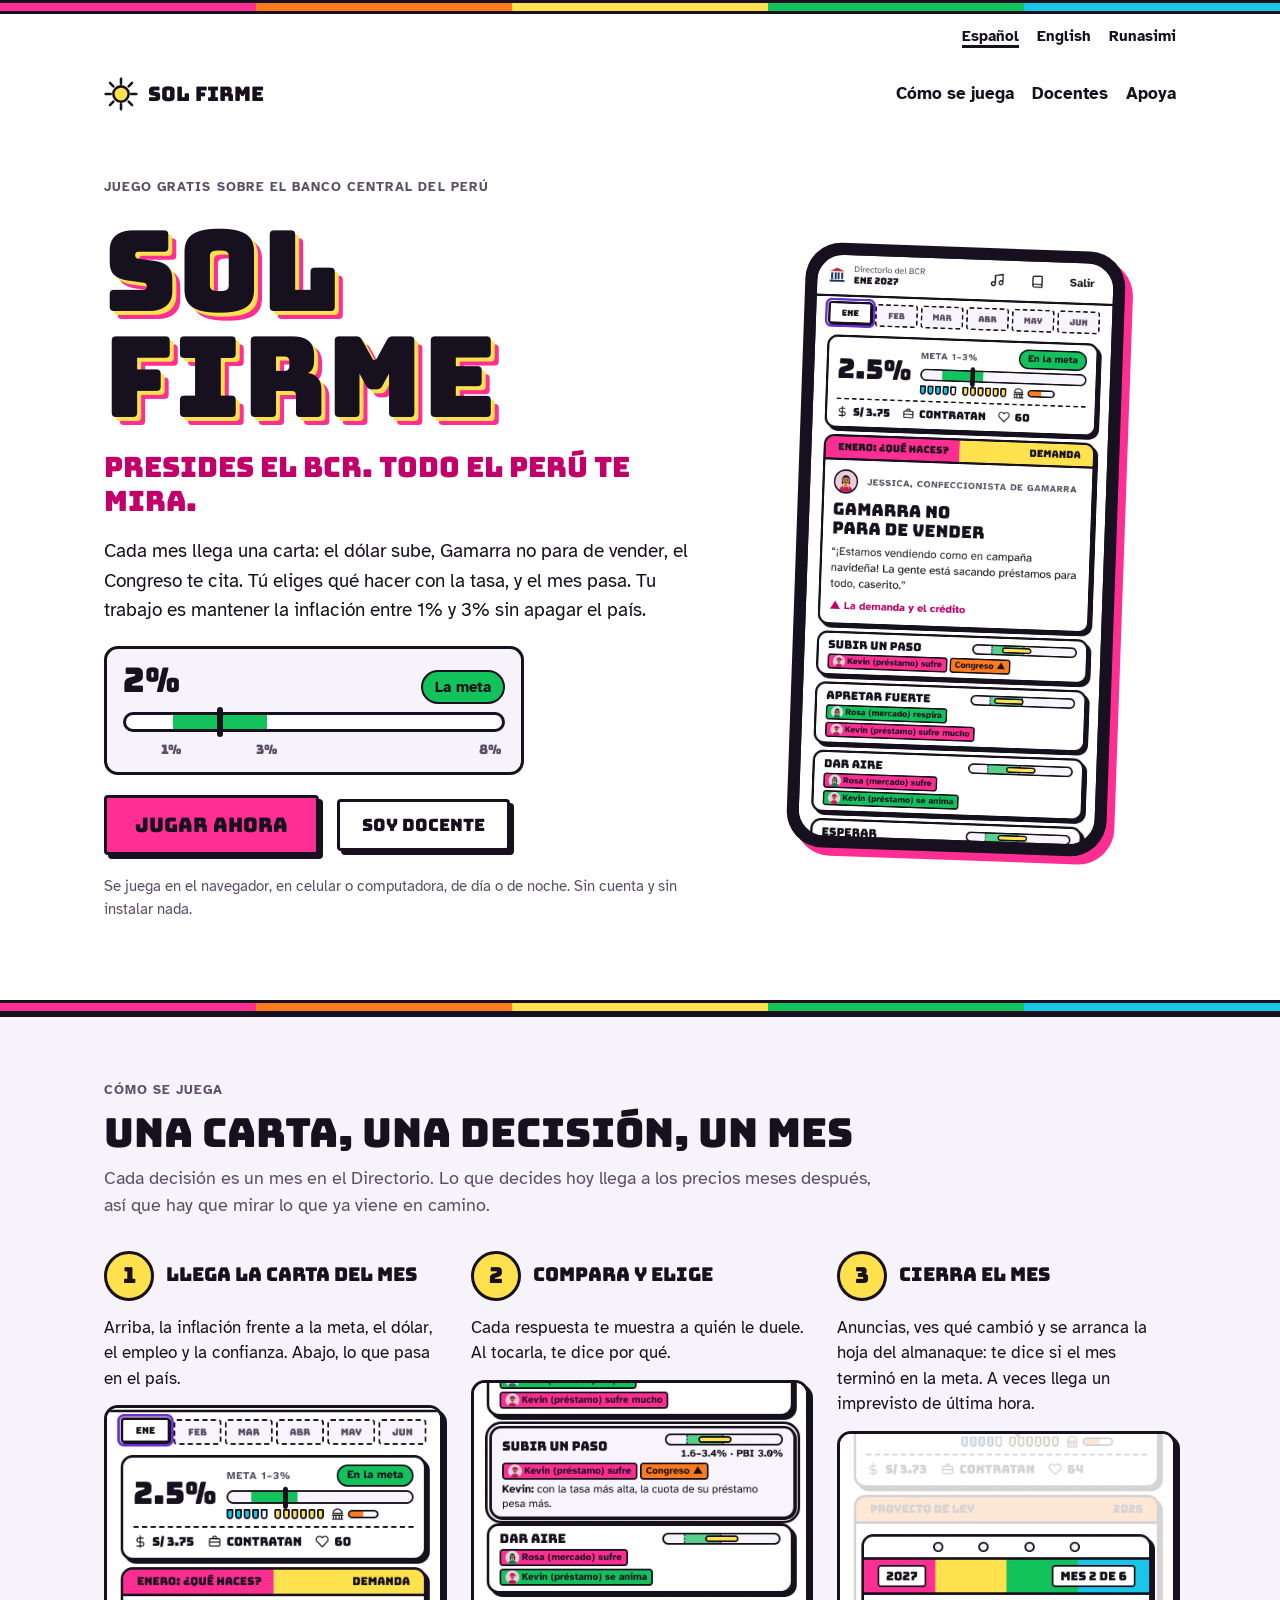
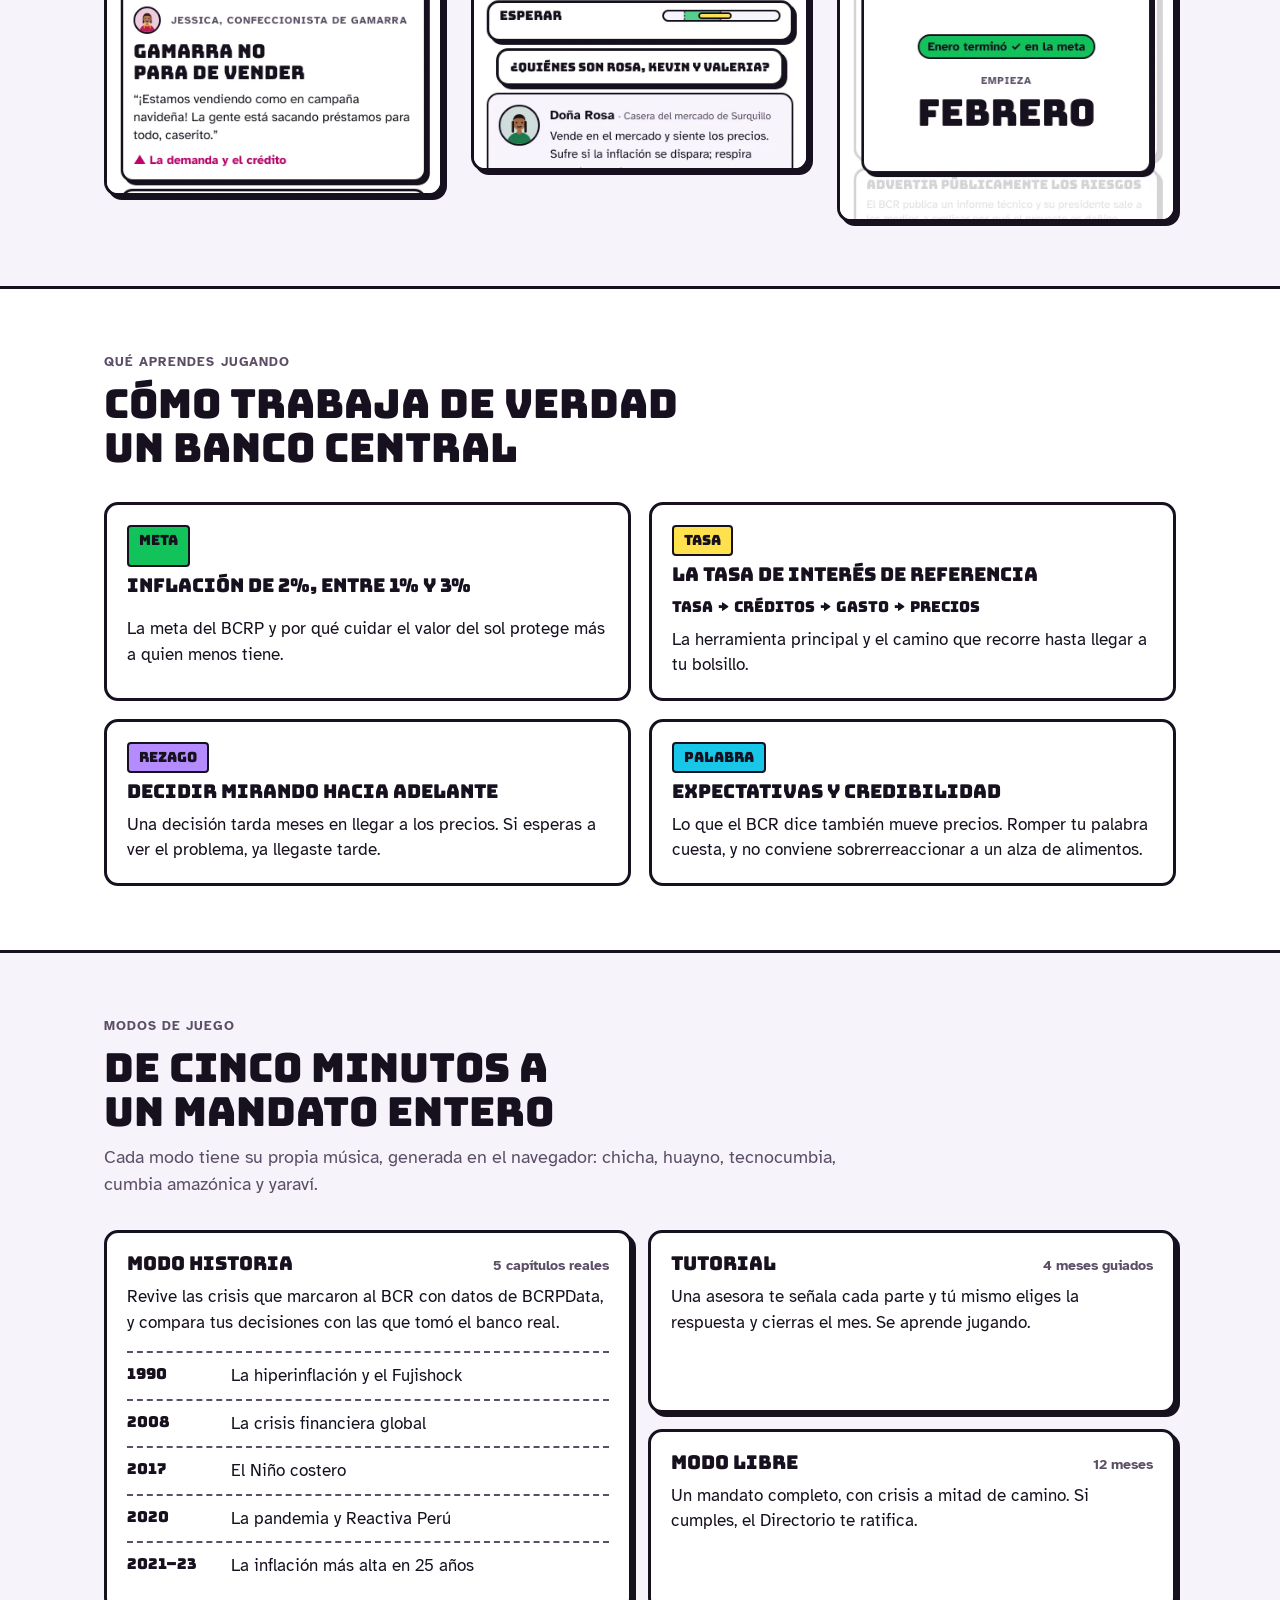
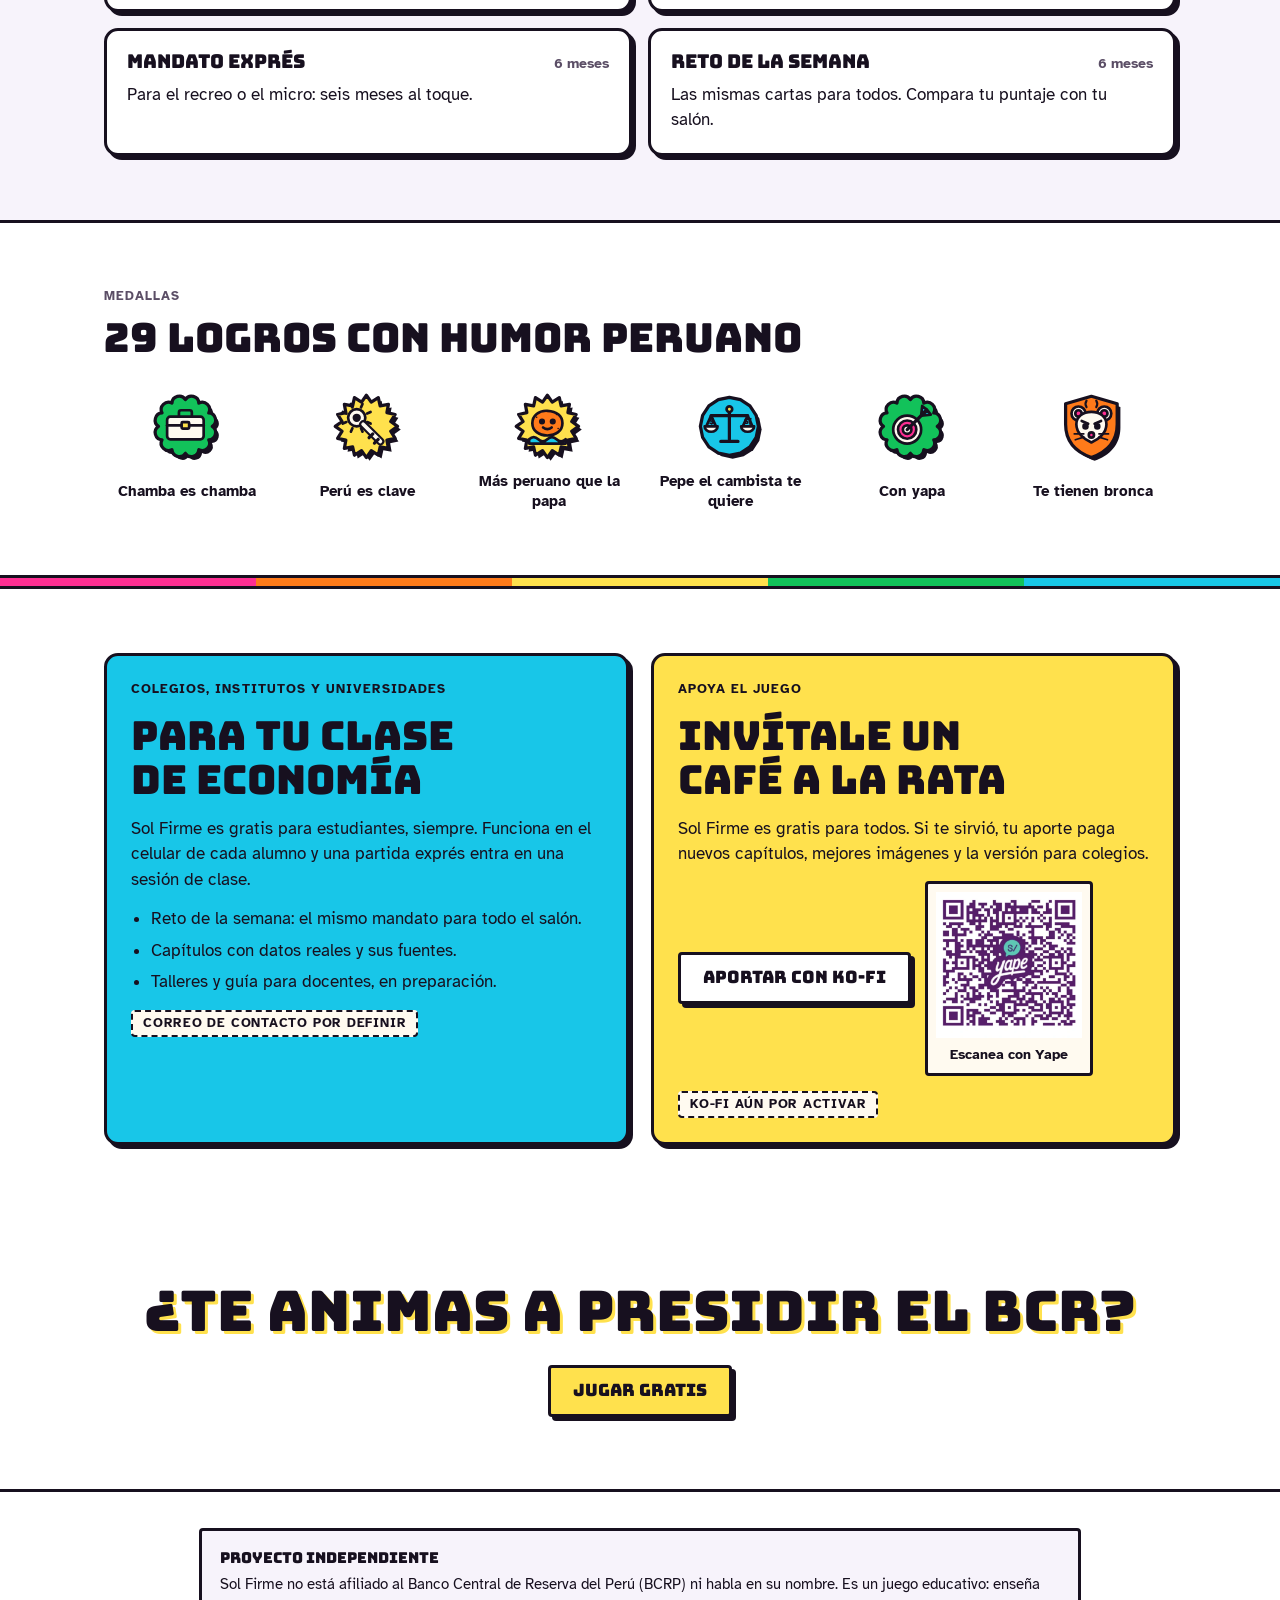
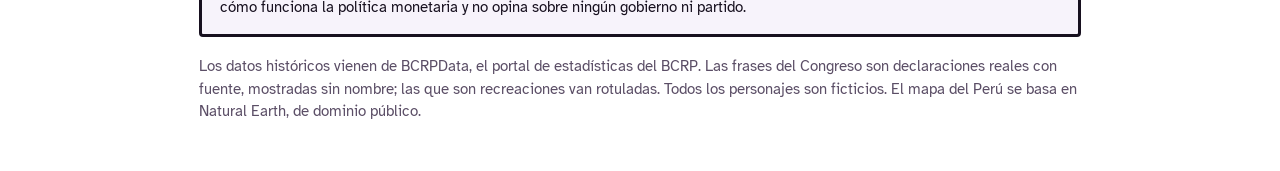
==== site/index.html @ 8d049bf6 "Idiomas: la landing en inglés y quechua sureño, con selector de idioma - site/en/ y site/qu/ con la " ====
<!doctype html>
<html lang="es">
<head>
<meta charset="utf-8">
<meta name="viewport" content="width=device-width, initial-scale=1, viewport-fit=cover">
<title>Sol Firme</title>
<meta name="description" content="Sol Firme es un juego gratis: presides el Banco Central de Reserva del Perú y, mes a mes, mantienes la inflación entre 1% y 3% sin apagar el país.">
<meta property="og:title" content="Sol Firme · Preside el BCR por un mandato">
<meta property="og:description" content="Un juego gratis sobre la política monetaria del Perú. Mantén la inflación entre 1% y 3% sin apagar el país.">
<meta property="og:locale" content="es_PE">
<link rel="alternate" hreflang="es" href="https://carloshs92.github.io/sol-firme-landing/">
<link rel="alternate" hreflang="en" href="https://carloshs92.github.io/sol-firme-landing/en/">
<link rel="alternate" hreflang="qu" href="https://carloshs92.github.io/sol-firme-landing/qu/">
<link rel="alternate" hreflang="x-default" href="https://carloshs92.github.io/sol-firme-landing/">
<link rel="preconnect" href="https://fonts.googleapis.com">
<link rel="preconnect" href="https://fonts.gstatic.com" crossorigin>
<link href="https://fonts.googleapis.com/css2?family=Atkinson+Hyperlegible:ital,wght@0,400;0,700;1,400&family=Bungee&display=swap" rel="stylesheet">
<link rel="stylesheet" href="estilo.css">
</head>
<body>

<div class="franja" aria-hidden="true"></div>
<nav class="envoltura idiomas" aria-label="Idioma">
  <a href="./" hreflang="es" lang="es" aria-current="page">Español</a>
  <a href="en/" hreflang="en" lang="en">English</a>
  <a href="qu/" hreflang="qu" lang="qu">Runasimi</a>
</nav>
<header class="envoltura barra">
  <a class="marca" href="#inicio" aria-label="Sol Firme, inicio">
    <svg class="sol" viewBox="0 0 40 40" aria-hidden="true"><path d="M20 2v6M20 32v6M2 20h6M32 20h6M7 7l4 4M29 29l4 4M33 7l-4 4M11 29l-4 4"/><circle cx="20" cy="20" r="9"/></svg>
    Sol Firme
  </a>
  <nav aria-label="Secciones">
    <a class="ocultable" href="#como">Cómo se juega</a>
    <a class="ocultable" href="#docentes">Docentes</a>
    <a href="#apoya">Apoya</a>
  </nav>
</header>

<main id="inicio">
  <section class="envoltura hero">
    <div class="hero-texto">
      <p class="etiqueta">Juego gratis sobre el Banco Central del Perú</p>
      <h1 class="titulo">Sol Firme</h1>
      <p class="lema">Presides el BCR. Todo el Perú te mira.</p>
      <p class="bajada">Cada mes llega una carta: el dólar sube, Gamarra no para de vender, el Congreso te cita. Tú eliges qué hacer con la tasa, y el mes pasa. Tu trabajo es mantener la inflación entre 1% y 3% sin apagar el país.</p>
      <div class="meta" role="img" aria-label="Termómetro de inflación: la meta del BCRP es 2%, con un rango de 1% a 3%.">
        <div class="meta-fila"><span class="meta-cifra">2%</span><span class="pastilla">La meta</span></div>
        <div class="tubo"><span class="banda"></span><span class="aguja"></span></div>
        <div class="marcas" aria-hidden="true"><span style="left:12.5%">1%</span><span style="left:37.5%">3%</span><span style="left:96%">8%</span></div>
      </div>
      <div class="acciones">
        <!-- Enlace al juego: está aquí y en "Jugar gratis" al final. -->
        <a class="btn btn-accion" href="https://bcrp-game.carlos-hs-92.workers.dev/">Jugar ahora</a>
        <a class="btn" href="#docentes">Soy docente</a>
      </div>
      <p class="nota">Se juega en el navegador, en celular o computadora, de día o de noche. Sin cuenta y sin instalar nada.</p>
    </div>
    <div class="celular">
      <img class="dia" src="img/turno-dia.webp" width="780" height="1530" alt="Pantalla del juego: la inflación en 2.5%, dentro de la meta, la carta del mes y las respuestas para elegir.">
      <img class="noche" src="img/turno-noche.webp" width="780" height="1530" alt="Pantalla del juego: la inflación en 2.5%, dentro de la meta, la carta del mes y las respuestas para elegir.">
    </div>
  </section>

  <div class="franja" aria-hidden="true"></div>

  <section class="fondo-superficie" id="como">
    <div class="envoltura seccion">
      <div class="seccion-cabeza">
        <p class="etiqueta">Cómo se juega</p>
        <h2>Una carta, una decisión, un mes</h2>
        <p>Cada decisión es un mes en el Directorio. Lo que decides hoy llega a los precios meses después, así que hay que mirar lo que ya viene en camino.</p>
      </div>
      <ol class="pasos">
        <li class="paso">
          <div class="paso-cabeza"><h3>Llega la carta del mes</h3></div>
          <p>Arriba, la inflación frente a la meta, el dólar, el empleo y la confianza. Abajo, lo que pasa en el país.</p>
          <div class="captura">
            <img class="dia" src="img/carta-dia.webp" width="780" height="900" alt="El tablero con la inflación en la meta y la carta del mes: Gamarra no para de vender." loading="lazy">
            <img class="noche" src="img/carta-noche.webp" width="780" height="900" alt="El tablero con la inflación en la meta y la carta del mes: Gamarra no para de vender." loading="lazy">
          </div>
        </li>
        <li class="paso">
          <div class="paso-cabeza"><h3>Compara y elige</h3></div>
          <p>Cada respuesta te muestra a quién le duele. Al tocarla, te dice por qué.</p>
          <div class="captura">
            <img class="dia" src="img/elegida-dia.webp" width="780" height="900" alt="La respuesta Subir un paso elegida: Kevin sufre porque la cuota de su préstamo pesa más." loading="lazy">
            <img class="noche" src="img/elegida-noche.webp" width="780" height="900" alt="La respuesta Subir un paso elegida: Kevin sufre porque la cuota de su préstamo pesa más." loading="lazy">
          </div>
        </li>
        <li class="paso">
          <div class="paso-cabeza"><h3>Cierra el mes</h3></div>
          <p>Anuncias, ves qué cambió y se arranca la hoja del almanaque: te dice si el mes terminó en la meta. A veces llega un imprevisto de última hora.</p>
          <div class="captura">
            <img class="dia" src="img/almanaque-dia.webp" width="780" height="900" alt="La hoja del almanaque: Enero terminó en la meta, empieza febrero." loading="lazy">
            <img class="noche" src="img/almanaque-noche.webp" width="780" height="900" alt="La hoja del almanaque: Enero terminó en la meta, empieza febrero." loading="lazy">
          </div>
        </li>
      </ol>
    </div>
  </section>

  <section class="envoltura seccion" id="aprendes">
    <div class="seccion-cabeza">
      <p class="etiqueta">Qué aprendes jugando</p>
      <h2>Cómo trabaja de verdad un banco central</h2>
    </div>
    <div class="ideas">
      <article class="idea">
        <span class="idea-sello" style="background:var(--verde)">Meta</span>
        <h3>Inflación de 2%, entre 1% y 3%</h3>
        <p>La meta del BCRP y por qué cuidar el valor del sol protege más a quien menos tiene.</p>
      </article>
      <article class="idea">
        <span class="idea-sello" style="background:var(--amarillo)">Tasa</span>
        <h3>La tasa de interés de referencia</h3>
        <p class="cadena">Tasa → créditos → gasto → precios</p>
        <p>La herramienta principal y el camino que recorre hasta llegar a tu bolsillo.</p>
      </article>
      <article class="idea">
        <span class="idea-sello" style="background:var(--lila)">Rezago</span>
        <h3>Decidir mirando hacia adelante</h3>
        <p>Una decisión tarda meses en llegar a los precios. Si esperas a ver el problema, ya llegaste tarde.</p>
      </article>
      <article class="idea">
        <span class="idea-sello" style="background:var(--cian)">Palabra</span>
        <h3>Expectativas y credibilidad</h3>
        <p>Lo que el BCR dice también mueve precios. Romper tu palabra cuesta, y no conviene sobrerreaccionar a un alza de alimentos.</p>
      </article>
    </div>
  </section>

  <section class="fondo-superficie" id="modos">
    <div class="envoltura seccion">
      <div class="seccion-cabeza">
        <p class="etiqueta">Modos de juego</p>
        <h2>De cinco minutos a un mandato entero</h2>
        <p>Cada modo tiene su propia música, generada en el navegador: chicha, huayno, tecnocumbia, cumbia amazónica y yaraví.</p>
      </div>
      <div class="modos">
        <article class="modo modo-historia">
          <div class="modo-cabeza"><h3>Modo Historia</h3><span class="duracion">5 capítulos reales</span></div>
          <p>Revive las crisis que marcaron al BCR con datos de BCRPData, y compara tus decisiones con las que tomó el banco real.</p>
          <ul class="capitulos">
            <li><b>1990</b><span>La hiperinflación y el Fujishock</span></li>
            <li><b>2008</b><span>La crisis financiera global</span></li>
            <li><b>2017</b><span>El Niño costero</span></li>
            <li><b>2020</b><span>La pandemia y Reactiva Perú</span></li>
            <li><b>2021–23</b><span>La inflación más alta en 25 años</span></li>
          </ul>
        </article>
        <article class="modo">
          <div class="modo-cabeza"><h3>Tutorial</h3><span class="duracion">4 meses guiados</span></div>
          <p>Una asesora te señala cada parte y tú mismo eliges la respuesta y cierras el mes. Se aprende jugando.</p>
        </article>
        <article class="modo">
          <div class="modo-cabeza"><h3>Modo Libre</h3><span class="duracion">12 meses</span></div>
          <p>Un mandato completo, con crisis a mitad de camino. Si cumples, el Directorio te ratifica.</p>
        </article>
        <article class="modo">
          <div class="modo-cabeza"><h3>Mandato exprés</h3><span class="duracion">6 meses</span></div>
          <p>Para el recreo o el micro: seis meses al toque.</p>
        </article>
        <article class="modo">
          <div class="modo-cabeza"><h3>Reto de la semana</h3><span class="duracion">6 meses</span></div>
          <p>Las mismas cartas para todos. Compara tu puntaje con tu salón.</p>
        </article>
      </div>
    </div>
  </section>

  <section class="envoltura seccion" id="medallas">
    <div class="seccion-cabeza">
      <p class="etiqueta">Medallas</p>
      <h2>29 logros con humor peruano</h2>
    </div>
    <div class="medallas">
      <div class="medalla"><svg class="medal m-verde" width="72" height="72" viewBox="0 0 67 67" aria-hidden="true"> <path class="m-sombra" transform="translate(3 3)" d="M32.0 7.0A6.8 6.8 0 0 1 44.5 10.3A6.8 6.8 0 0 1 53.7 19.5A6.8 6.8 0 0 1 57.0 32.0A6.8 6.8 0 0 1 53.7 44.5A6.8 6.8 0 0 1 44.5 53.7A6.8 6.8 0 0 1 32.0 57.0A6.8 6.8 0 0 1 19.5 53.7A6.8 6.8 0 0 1 10.3 44.5A6.8 6.8 0 0 1 7.0 32.0A6.8 6.8 0 0 1 10.3 19.5A6.8 6.8 0 0 1 19.5 10.3A6.8 6.8 0 0 1 32.0 7.0Z"/> <path class="m-cuerpo" d="M32.0 7.0A6.8 6.8 0 0 1 44.5 10.3A6.8 6.8 0 0 1 53.7 19.5A6.8 6.8 0 0 1 57.0 32.0A6.8 6.8 0 0 1 53.7 44.5A6.8 6.8 0 0 1 44.5 53.7A6.8 6.8 0 0 1 32.0 57.0A6.8 6.8 0 0 1 19.5 53.7A6.8 6.8 0 0 1 10.3 44.5A6.8 6.8 0 0 1 7.0 32.0A6.8 6.8 0 0 1 10.3 19.5A6.8 6.8 0 0 1 19.5 10.3A6.8 6.8 0 0 1 32.0 7.0Z"/> <g class="m-art"><path d="M26 23v-4a2 2 0 0 1 2-2h8a2 2 0 0 1 2 2v4"/><rect class="p" x="15" y="23" width="34" height="21" rx="3"/> <path d="M15 31h34"/><rect class="y" x="28.5" y="28" width="7" height="6" rx="1"/></g> </svg><strong>Chamba es chamba</strong></div>
      <div class="medalla"><svg class="medal m-amarillo" width="72" height="72" viewBox="0 0 67 67" aria-hidden="true"> <path class="m-sombra" transform="translate(3 3)" d="M32.0 3.0L36.5 9.4L43.1 5.2L44.8 12.9L52.5 11.5L51.1 19.2L58.8 20.9L54.6 27.5L61.0 32.0L54.6 36.5L58.8 43.1L51.1 44.8L52.5 52.5L44.8 51.1L43.1 58.8L36.5 54.6L32.0 61.0L27.5 54.6L20.9 58.8L19.2 51.1L11.5 52.5L12.9 44.8L5.2 43.1L9.4 36.5L3.0 32.0L9.4 27.5L5.2 20.9L12.9 19.2L11.5 11.5L19.2 12.9L20.9 5.2L27.5 9.4Z"/> <path class="m-cuerpo" d="M32.0 3.0L36.5 9.4L43.1 5.2L44.8 12.9L52.5 11.5L51.1 19.2L58.8 20.9L54.6 27.5L61.0 32.0L54.6 36.5L58.8 43.1L51.1 44.8L52.5 52.5L44.8 51.1L43.1 58.8L36.5 54.6L32.0 61.0L27.5 54.6L20.9 58.8L19.2 51.1L11.5 52.5L12.9 44.8L5.2 43.1L9.4 36.5L3.0 32.0L9.4 27.5L5.2 20.9L12.9 19.2L11.5 11.5L19.2 12.9L20.9 5.2L27.5 9.4Z"/> <g class="m-art"><path d="M32.7 28.0L35.9 29.4M27.0 33.7L28.4 36.9M19.0 33.7L17.6 36.9M13.3 28.0L10.1 29.4M13.3 20.0L10.1 18.6M19.0 14.3L17.6 11.1M27.0 14.3L28.4 11.1M32.7 20.0L35.9 18.6"/><circle class="p" cx="23" cy="24" r="8"/><circle class="k" cx="23" cy="24" r="2.6"/> <path class="w7" d="M29 30l16 16"/><path class="w4p" d="M29 30l16 16"/><path class="w3" d="M38 39l-3.5 3.5M43 44l-3.5 3.5"/></g> </svg><strong>Perú es clave</strong></div>
      <div class="medalla"><svg class="medal m-amarillo" width="72" height="72" viewBox="0 0 67 67" aria-hidden="true"> <path class="m-sombra" transform="translate(3 3)" d="M32.0 3.0L36.5 9.4L43.1 5.2L44.8 12.9L52.5 11.5L51.1 19.2L58.8 20.9L54.6 27.5L61.0 32.0L54.6 36.5L58.8 43.1L51.1 44.8L52.5 52.5L44.8 51.1L43.1 58.8L36.5 54.6L32.0 61.0L27.5 54.6L20.9 58.8L19.2 51.1L11.5 52.5L12.9 44.8L5.2 43.1L9.4 36.5L3.0 32.0L9.4 27.5L5.2 20.9L12.9 19.2L11.5 11.5L19.2 12.9L20.9 5.2L27.5 9.4Z"/> <path class="m-cuerpo" d="M32.0 3.0L36.5 9.4L43.1 5.2L44.8 12.9L52.5 11.5L51.1 19.2L58.8 20.9L54.6 27.5L61.0 32.0L54.6 36.5L58.8 43.1L51.1 44.8L52.5 52.5L44.8 51.1L43.1 58.8L36.5 54.6L32.0 61.0L27.5 54.6L20.9 58.8L19.2 51.1L11.5 52.5L12.9 44.8L5.2 43.1L9.4 36.5L3.0 32.0L9.4 27.5L5.2 20.9L12.9 19.2L11.5 11.5L19.2 12.9L20.9 5.2L27.5 9.4Z"/> <g class="m-art"><path class="c" d="M15 44q4.25-4 8.5 0t8.5 0 8.5 0 8.5 0v4H15z"/> <path class="n" d="M18 29c0-7 6-12 14-11.5 9 .5 14 5 14 11.5 0 7-6 11.5-14 11.5S18 36 18 29z"/> <circle class="k" cx="27" cy="27.5" r="1.6"/><circle class="k" cx="37" cy="27.5" r="1.6"/><path d="M28 33q4 3 8 0"/> <path class="s15" d="M22 23.5h.01M42 34h.01M40.5 21h.01"/></g> </svg><strong>Más peruano que la papa</strong></div>
      <div class="medalla"><svg class="medal m-cian" width="72" height="72" viewBox="0 0 67 67" aria-hidden="true"> <path class="m-sombra" transform="translate(3 3)" d="M42.3 7.1L51.1 12.9L56.9 21.7L59.0 32.0L56.9 42.3L51.1 51.1L42.3 56.9L32.0 59.0L21.7 56.9L12.9 51.1L7.1 42.3L5.0 32.0L7.1 21.7L12.9 12.9L21.7 7.1L32.0 5.0Z"/> <path class="m-cuerpo" d="M42.3 7.1L51.1 12.9L56.9 21.7L59.0 32.0L56.9 42.3L51.1 51.1L42.3 56.9L32.0 59.0L21.7 56.9L12.9 51.1L7.1 42.3L5.0 32.0L7.1 21.7L12.9 12.9L21.7 7.1L32.0 5.0Z"/> <g class="m-art"><path class="w3" d="M32 17v27M24 46h16M15 22h34"/><circle class="y" cx="32" cy="16" r="2.6"/> <path d="M15 22l-4.5 10M15 22l4.5 10M49 22l-4.5 10M49 22l4.5 10"/> <path class="p" d="M9 32h12a6 5 0 0 1-12 0z"/><path class="p" d="M43 32h12a6 5 0 0 1-12 0z"/> <text class="m-txt" x="15" y="30" font-size="7.5" text-anchor="middle">$</text><text class="m-txt" x="49" y="30" font-size="7" text-anchor="middle">S/</text></g> </svg><strong>Pepe el cambista te quiere</strong></div>
      <div class="medalla"><svg class="medal m-verde" width="72" height="72" viewBox="0 0 67 67" aria-hidden="true"> <path class="m-sombra" transform="translate(3 3)" d="M32.0 7.0A6.8 6.8 0 0 1 44.5 10.3A6.8 6.8 0 0 1 53.7 19.5A6.8 6.8 0 0 1 57.0 32.0A6.8 6.8 0 0 1 53.7 44.5A6.8 6.8 0 0 1 44.5 53.7A6.8 6.8 0 0 1 32.0 57.0A6.8 6.8 0 0 1 19.5 53.7A6.8 6.8 0 0 1 10.3 44.5A6.8 6.8 0 0 1 7.0 32.0A6.8 6.8 0 0 1 10.3 19.5A6.8 6.8 0 0 1 19.5 10.3A6.8 6.8 0 0 1 32.0 7.0Z"/> <path class="m-cuerpo" d="M32.0 7.0A6.8 6.8 0 0 1 44.5 10.3A6.8 6.8 0 0 1 53.7 19.5A6.8 6.8 0 0 1 57.0 32.0A6.8 6.8 0 0 1 53.7 44.5A6.8 6.8 0 0 1 44.5 53.7A6.8 6.8 0 0 1 32.0 57.0A6.8 6.8 0 0 1 19.5 53.7A6.8 6.8 0 0 1 10.3 44.5A6.8 6.8 0 0 1 7.0 32.0A6.8 6.8 0 0 1 10.3 19.5A6.8 6.8 0 0 1 19.5 10.3A6.8 6.8 0 0 1 32.0 7.0Z"/> <g class="m-art"><circle class="p" cx="29" cy="35" r="13"/><circle class="f" cx="29" cy="35" r="8.5"/><circle class="p" cx="29" cy="35" r="4"/> <path class="w3" d="M29 35 44 20"/><path class="c" d="M42 22l1-9 5 4zM42 22l9-1-4-5z"/></g> </svg><strong>Con yapa</strong></div>
      <div class="medalla"><svg class="medal m-naranja" width="72" height="72" viewBox="0 0 67 67" aria-hidden="true"> <path class="m-sombra" transform="translate(3 3)" d="M32 4 56 11v19c0 16-10 26-24 31C18 56 8 46 8 30V11z"/> <path class="m-cuerpo" d="M32 4 56 11v19c0 16-10 26-24 31C18 56 8 46 8 30V11z"/> <g class="m-art"><circle class="p" cx="20" cy="20" r="6.5"/><circle class="p" cx="44" cy="20" r="6.5"/> <circle class="f" cx="20" cy="20" r="3"/><circle class="f" cx="44" cy="20" r="3"/> <path class="p" d="M18 30c0-7 6-11.5 14-11.5S46 23 46 30c0 8-7 14-14 17-7-3-14-9-14-17z"/> <path d="M23 27l6 2.5M41 27l-6 2.5"/><circle class="k" cx="26.5" cy="32" r="1.8"/><circle class="k" cx="37.5" cy="32" r="1.8"/> <circle class="f" cx="32" cy="40" r="2.4"/><path class="s15" d="M25 39h-9M25 42l-8 2.5M39 39h9M39 42l8 2.5"/> <path class="s2" d="M27.5 14q-2-3 0-6M36.5 14q2-3 0-6"/></g> </svg><strong>Te tienen bronca</strong></div>
    </div>
  </section>

  <div class="franja" aria-hidden="true"></div>

  <section class="envoltura seccion">
    <div class="dos">
      <article class="letrero letrero-cian" id="docentes">
        <p class="etiqueta" style="color:inherit">Colegios, institutos y universidades</p>
        <h2>Para tu clase de economía</h2>
        <p>Sol Firme es gratis para estudiantes, siempre. Funciona en el celular de cada alumno y una partida exprés entra en una sesión de clase.</p>
        <ul>
          <li>Reto de la semana: el mismo mandato para todo el salón.</li>
          <li>Capítulos con datos reales y sus fuentes.</li>
          <li>Talleres y guía para docentes, en preparación.</li>
        </ul>
        <p><span class="pendiente">Correo de contacto por definir</span></p>
      </article>
      <article class="letrero letrero-amarillo" id="apoya">
        <p class="etiqueta" style="color:inherit">Apoya el juego</p>
        <h2>Invítale un café a la rata</h2>
        <p>Sol Firme es gratis para todos. Si te sirvió, tu aporte paga nuevos capítulos, mejores imágenes y la versión para colegios.</p>
        <div class="pagos">
          <a class="btn" href="#apoya">Aportar con Ko-fi</a>
          <figure class="qr"><img src="img/yape-qr.webp" width="480" height="480" alt="Código QR de Yape para aportar a Sol Firme."><figcaption>Escanea con Yape</figcaption></figure>
        </div>
        <p><span class="pendiente">Ko-fi aún por activar</span></p>
      </article>
    </div>
  </section>

  <section class="envoltura cierre">
    <h2>¿Te animas a presidir el BCR?</h2>
    <a class="btn btn-amarillo" href="https://bcrp-game.carlos-hs-92.workers.dev/">Jugar gratis</a>
  </section>
</main>

<footer>
  <div class="envoltura pie">
    <p class="aviso"><strong>Proyecto independiente</strong>Sol Firme no está afiliado al Banco Central de Reserva del Perú (BCRP) ni habla en su nombre. Es un juego educativo: enseña cómo funciona la política monetaria y no opina sobre ningún gobierno ni partido.</p>
    <p>Los datos históricos vienen de BCRPData, el portal de estadísticas del BCRP. Las frases del Congreso son declaraciones reales con fuente, mostradas sin nombre; las que son recreaciones van rotuladas. Todos los personajes son ficticios. El mapa del Perú se basa en Natural Earth, de dominio público.</p>
  </div>
</footer>
</body>
</html>
---- site/estilo.css ----
/* Diseño: cartel chicha de una columna en celular (franjas de color, contorno grueso, sombra dura);
   en escritorio el hero se abre en dos columnas con el celular a la derecha.
   Tokens: copia de src/tokens.css del juego (design system "Sol Firme Chicha"). */
:root {
  --fondo: #ffffff;  --superficie: #f7f3fb;
  --tinta: #17101f;  --tinta-suave: #5b4e66;  --tinta-sobre-color: #17101f;  --trazo: #17101f;
  --papel: #fffaf0;
  --fucsia: #ff2e93; --amarillo: #ffe14d; --naranja: #ff7a1a; --verde: #12c25a; --cian: #18c6e8; --lila: #b48cff;
  --alerta-texto: #c2006a; --meta-texto: #0b7a3a; --foco: #6b2fd6;
  --sombra-sticker: 4px 4px 0 #17101f; --sombra-presionada: 1px 1px 0 #17101f;
  --sombra-accion: 4px 4px 0 #17101f;  --sombra-accion-presionada: 1px 1px 0 #17101f;
  --borde-grueso: 3px; --borde-fino: 2px;
  --radio-letrero: 4px; --radio-carta: 14px; --radio-pastilla: 999px;
  --font-cartel: "Bungee", "Arial Black", Impact, sans-serif;
  --font-texto: "Atkinson Hyperlegible", system-ui, sans-serif;
  --ver-dia: block; --ver-noche: none;
  color-scheme: light;
}
@media (prefers-color-scheme: dark) {
  :root:not([data-theme="light"]):not([data-theme="dia"]) {
    --fondo: #120d18; --superficie: #1e1726; --tinta: #fff7e8; --tinta-suave: #c9bbd6; --trazo: #fff7e8;
    --fucsia: #ff4fa6; --naranja: #ff8a33; --verde: #2fe07a; --cian: #3fd6f2; --lila: #c4a3ff;
    --alerta-texto: #ff7cbd; --meta-texto: #5eeb98; --foco: #ffe14d;
    --sombra-sticker: 4px 4px 0 #ff4fa6; --sombra-presionada: 1px 1px 0 #ff4fa6;
    --sombra-accion: 4px 4px 0 #fff7e8; --sombra-accion-presionada: 1px 1px 0 #fff7e8;
    --ver-dia: none; --ver-noche: block; color-scheme: dark;
  }
}
:root[data-theme="dark"], :root[data-theme="noche"] {
  --fondo: #120d18; --superficie: #1e1726; --tinta: #fff7e8; --tinta-suave: #c9bbd6; --trazo: #fff7e8;
  --fucsia: #ff4fa6; --naranja: #ff8a33; --verde: #2fe07a; --cian: #3fd6f2; --lila: #c4a3ff;
  --alerta-texto: #ff7cbd; --meta-texto: #5eeb98; --foco: #ffe14d;
  --sombra-sticker: 4px 4px 0 #ff4fa6; --sombra-presionada: 1px 1px 0 #ff4fa6;
  --sombra-accion: 4px 4px 0 #fff7e8; --sombra-accion-presionada: 1px 1px 0 #fff7e8;
  --ver-dia: none; --ver-noche: block; color-scheme: dark;
}

* { box-sizing: border-box; }
html { scroll-behavior: smooth; }
@media (prefers-reduced-motion: reduce) { html { scroll-behavior: auto; } *, *::before, *::after { animation: none !important; transition: none !important; } }
body { margin: 0; background: var(--fondo); color: var(--tinta); font-family: var(--font-texto); font-size: 17px; line-height: 1.5; }
img { max-width: 100%; display: block; }
a { color: inherit; }
:focus-visible { outline: 3px solid var(--foco); outline-offset: 3px; }
.dia { display: var(--ver-dia); } .noche { display: var(--ver-noche); }

.envoltura { max-width: 1120px; margin-inline: auto; padding-inline: 16px; }
@media (min-width: 600px) { .envoltura { padding-inline: 24px; } }

/* Franja chicha: los cinco colores del cartel, de borde a borde. */
.franja { height: 14px; background: linear-gradient(90deg,
  var(--fucsia) 0 20%, var(--naranja) 20% 40%, var(--amarillo) 40% 60%, var(--verde) 60% 80%, var(--cian) 80% 100%);
  border-block: var(--borde-grueso) solid var(--trazo); }

.etiqueta { font-size: 13px; font-weight: 700; text-transform: uppercase; letter-spacing: .08em; color: var(--tinta-suave); margin: 0; }
h1, h2, h3 { font-family: var(--font-cartel); font-weight: 400; margin: 0; text-wrap: balance; }
h2 { font-size: clamp(26px, 6vw, 40px); line-height: 1.1; }
h3 { font-size: 19px; line-height: 1.2; }
p { margin: 0; }

/* Botones del design system: contorno grueso y sombra dura; uno solo fucsia por pantalla. */
.btn { display: inline-flex; align-items: center; justify-content: center; gap: 10px; min-height: 52px; padding: 0 22px;
  font-family: var(--font-cartel); font-size: 17px; text-decoration: none; white-space: nowrap; color: var(--tinta);
  background: var(--fondo); border: var(--borde-grueso) solid var(--trazo); border-radius: var(--radio-letrero);
  box-shadow: var(--sombra-sticker); transition: transform .08s, box-shadow .08s; }
.btn:active { transform: translate(3px, 3px); box-shadow: var(--sombra-presionada); }
.btn-accion { background: var(--fucsia); color: var(--tinta-sobre-color); box-shadow: var(--sombra-accion); font-size: 20px; min-height: 60px; padding: 0 28px; }
.btn-accion:active { box-shadow: var(--sombra-accion-presionada); }
.btn-amarillo { background: var(--amarillo); color: var(--tinta-sobre-color); }
@media (hover: hover) { .btn:hover { transform: translate(-1px, -1px); } }

/* Barra superior */
.barra { display: flex; align-items: center; justify-content: space-between; gap: 12px; padding-block: 14px; }
.marca { font-family: var(--font-cartel); font-size: 20px; text-decoration: none; display: flex; align-items: center; gap: 10px; }
.sol { width: 34px; height: 34px; flex: none; }
.sol circle { fill: var(--amarillo); stroke: var(--trazo); stroke-width: 3; }
.sol path { stroke: var(--trazo); stroke-width: 3; stroke-linecap: round; }
.barra nav { display: flex; gap: 18px; font-weight: 700; }
.barra nav a { text-decoration: none; min-height: 44px; display: inline-flex; align-items: center; }
.barra nav a:hover { text-decoration: underline; text-decoration-thickness: 3px; }
@media (max-width: 599px) { .barra nav .ocultable { display: none; } }

/* Hero */
.hero { display: grid; gap: 36px; padding-block: 28px 56px; align-items: center; }
@media (min-width: 900px) { .hero { grid-template-columns: 1.15fr .85fr; padding-block: 48px 80px; } }
.hero-texto { display: grid; gap: 20px; min-width: 0; }
.titulo { font-size: clamp(56px, 16vw, 112px); line-height: .95; letter-spacing: .01em;
  text-shadow: 4px 4px 0 var(--amarillo), 8px 8px 0 var(--fucsia); }
.lema { font-family: var(--font-cartel); font-size: clamp(20px, 4.6vw, 28px); line-height: 1.2; color: var(--alerta-texto); }
.bajada { font-size: 19px; line-height: 1.55; max-width: 34em; }
.acciones { display: flex; flex-wrap: wrap; gap: 14px 18px; align-items: center; }
.nota { font-size: 15px; color: var(--tinta-suave); }

/* El termómetro de la meta: el mismo instrumento del juego. */
.meta { display: grid; gap: 8px; max-width: 420px; padding: 14px 16px 12px; background: var(--superficie);
  border: var(--borde-grueso) solid var(--trazo); border-radius: var(--radio-carta); }
.meta-fila { display: flex; justify-content: space-between; align-items: baseline; gap: 12px; }
.meta-cifra { font-family: var(--font-cartel); font-size: 34px; line-height: 1; font-variant-numeric: tabular-nums; }
.pastilla { display: inline-block; padding: 4px 12px; font-weight: 700; font-size: 15px; border: var(--borde-fino) solid var(--trazo);
  border-radius: var(--radio-pastilla); background: var(--verde); color: var(--tinta-sobre-color); }
.tubo { position: relative; height: 20px; border: var(--borde-grueso) solid var(--trazo); border-radius: var(--radio-pastilla); background: var(--fondo); }
/* Escala 0–8%: la banda 1–3% va de 12.5% a 37.5% del tubo. */
.tubo .banda { position: absolute; inset-block: 0; left: 12.5%; width: 25%; background: var(--verde); }
.tubo .aguja { position: absolute; top: -8px; bottom: -8px; left: calc(25% - 3px); width: 6px; border-radius: 3px; background: var(--trazo);
  animation: aguja 4.5s ease-in-out infinite; }
@keyframes aguja { 0%, 100% { left: calc(25% - 3px); } 30% { left: calc(33% - 3px); } 60% { left: calc(19% - 3px); } }
.marcas { position: relative; height: 20px; font-family: var(--font-cartel); font-size: 13px; color: var(--tinta-suave); font-variant-numeric: tabular-nums; }
.marcas span { position: absolute; transform: translateX(-50%); }

/* Celular con la captura real */
.celular { justify-self: center; width: min(320px, 82vw); padding: 12px; background: var(--trazo); border-radius: 36px;
  box-shadow: 8px 8px 0 var(--fucsia); transform: rotate(2deg); }
.celular img { border-radius: 26px; width: 100%; height: auto; }

/* Secciones */
.seccion { padding-block: 64px; }
.seccion-cabeza { display: grid; gap: 10px; margin-bottom: 32px; max-width: 46em; }
.seccion-cabeza p:not(.etiqueta) { font-size: 18px; color: var(--tinta-suave); }
.fondo-superficie { background: var(--superficie); border-block: var(--borde-grueso) solid var(--trazo); }

/* Así se juega un mes: tres pasos en orden. */
.pasos { display: grid; gap: 28px; list-style: none; padding: 0; margin: 0; counter-reset: paso; }
@media (min-width: 760px) { .pasos { grid-template-columns: repeat(3, 1fr); } }
.paso { display: grid; gap: 14px; align-content: start; min-width: 0; counter-increment: paso; }
.paso-cabeza { display: flex; gap: 12px; align-items: center; }
.paso-cabeza::before { content: counter(paso); flex: none; display: grid; place-items: center; width: 44px; height: 44px;
  font-family: var(--font-cartel); font-size: 22px; background: var(--amarillo); color: var(--tinta-sobre-color);
  border: var(--borde-grueso) solid var(--trazo); border-radius: 50%; }
.captura { border: var(--borde-grueso) solid var(--trazo); border-radius: var(--radio-carta); overflow: hidden; box-shadow: var(--sombra-sticker);
  background: var(--fondo); aspect-ratio: 780 / 900; max-width: 100%; }
.captura img { width: 100%; height: 100%; object-fit: cover; object-position: top; }

/* Qué aprendes: fichas por idea, cada una con su color de significado. */
.ideas { display: grid; gap: 18px; }
@media (min-width: 700px) { .ideas { grid-template-columns: repeat(2, 1fr); } }
.idea { display: grid; gap: 8px; padding: 20px; border: var(--borde-grueso) solid var(--trazo); border-radius: var(--radio-carta);
  background: var(--fondo); min-width: 0; }
.idea-sello { justify-self: start; padding: 3px 10px; font-family: var(--font-cartel); font-size: 14px; color: var(--tinta-sobre-color);
  border: var(--borde-fino) solid var(--trazo); border-radius: var(--radio-letrero); }
.cadena { font-family: var(--font-cartel); font-size: 15px; line-height: 1.6; }

/* Modos */
.modos { display: grid; gap: 16px; }
@media (min-width: 760px) { .modos { grid-template-columns: repeat(2, 1fr); } .modo-historia { grid-row: span 2; } }
.modo { display: grid; gap: 8px; align-content: start; padding: 20px; border: var(--borde-grueso) solid var(--trazo); border-radius: var(--radio-carta);
  background: var(--fondo); box-shadow: var(--sombra-sticker); min-width: 0; }
.modo-cabeza { display: flex; justify-content: space-between; align-items: baseline; gap: 12px; flex-wrap: wrap; }
.duracion { font-weight: 700; font-size: 14px; color: var(--tinta-suave); white-space: nowrap; }
.capitulos { list-style: none; padding: 0; margin: 8px 0 0; display: grid; gap: 0; }
.capitulos li { display: grid; grid-template-columns: 92px 1fr; gap: 12px; padding-block: 10px; border-top: var(--borde-fino) dashed var(--tinta-suave); }
.capitulos b { font-family: var(--font-cartel); font-weight: 400; font-size: 15px; font-variant-numeric: tabular-nums; }

/* Medallas */
.medallas { display: grid; grid-template-columns: repeat(auto-fill, minmax(150px, 1fr)); gap: 22px 16px; }
.medalla { display: grid; justify-items: center; gap: 8px; text-align: center; }
.medalla strong { font-size: 15px; line-height: 1.3; }
.medal { display: block; overflow: visible; }
.medal.m-amarillo { --m: var(--amarillo); } .medal.m-verde { --m: var(--verde); } .medal.m-cian { --m: var(--cian); }
.medal.m-fucsia { --m: var(--fucsia); } .medal.m-naranja { --m: var(--naranja); } .medal.m-lila { --m: var(--lila); }
.medal .m-sombra { fill: var(--trazo); }
.medal .m-cuerpo { fill: var(--m); stroke: var(--trazo); stroke-width: 3; stroke-linejoin: round; }
.m-art * { fill: none; stroke: var(--tinta-sobre-color); stroke-width: 2.5; stroke-linecap: round; stroke-linejoin: round; }
.m-art .p { fill: var(--papel); } .m-art .k { fill: var(--tinta-sobre-color); } .m-art .y { fill: var(--amarillo); }
.m-art .f { fill: var(--fucsia); } .m-art .c { fill: var(--cian); } .m-art .v { fill: var(--verde); }
.m-art .n { fill: var(--naranja); } .m-art .l { fill: var(--lila); }
.m-art .s15 { stroke-width: 1.5; } .m-art .s2 { stroke-width: 2; } .m-art .w3 { stroke-width: 3; } .m-art .w4 { stroke-width: 4; }
.m-art .w7 { stroke-width: 7.5; } .m-art .w9 { stroke-width: 9.5; }
.m-art .w4p { stroke: var(--papel); stroke-width: 3.5; } .m-art .w5y { stroke: var(--amarillo); stroke-width: 4.5; }
.m-art .sp { stroke: var(--papel); stroke-width: 1.6; } .m-art .of { stroke: var(--alerta-texto); stroke-width: 2.2; }
.m-art .dash { stroke-width: 2.5; stroke-dasharray: 3 4; }
.m-art .m-txt { fill: var(--tinta-sobre-color); stroke: none; font-family: var(--font-cartel); }

/* Docentes y apoyo: dos letreros lado a lado. */
.dos { display: grid; gap: 22px; }
@media (min-width: 860px) { .dos { grid-template-columns: 1fr 1fr; } }
.letrero { display: grid; gap: 14px; align-content: start; padding: 24px; border: var(--borde-grueso) solid var(--trazo);
  border-radius: var(--radio-carta); box-shadow: var(--sombra-sticker); min-width: 0; }
.letrero-cian { background: var(--cian); color: var(--tinta-sobre-color); }
.letrero-amarillo { background: var(--amarillo); color: var(--tinta-sobre-color); }
.letrero ul { margin: 0; padding-left: 20px; display: grid; gap: 6px; }
.letrero .btn { justify-self: start; }
.pendiente { display: inline-block; padding: 2px 10px; font-size: 13px; font-weight: 700; text-transform: uppercase; letter-spacing: .06em;
  background: var(--papel); color: var(--tinta-sobre-color); border: var(--borde-fino) dashed var(--tinta-sobre-color); border-radius: var(--radio-letrero); }
.pagos { display: flex; flex-wrap: wrap; gap: 14px; align-items: center; }
.qr { display: grid; gap: 6px; justify-items: center; width: 168px; margin: 0; padding: 8px; background: var(--papel); color: var(--tinta-sobre-color);
  border: var(--borde-grueso) solid var(--tinta-sobre-color); border-radius: var(--radio-letrero); font-weight: 700; font-size: 14px; }
.qr img { width: 100%; height: auto; }

/* Cierre */
.cierre { display: grid; gap: 22px; justify-items: center; text-align: center; padding-block: 72px; }
.cierre h2 { font-size: clamp(30px, 8vw, 56px); text-shadow: 3px 3px 0 var(--amarillo); }

/* Pie con el aviso de no afiliación */
footer { border-top: var(--borde-grueso) solid var(--trazo); padding-block: 36px 48px; font-size: 15px; color: var(--tinta-suave); }
.pie { display: grid; gap: 18px; max-width: 62em; }
.aviso { padding: 16px 18px; border: var(--borde-grueso) solid var(--trazo); border-radius: var(--radio-letrero); background: var(--superficie); color: var(--tinta); }
.aviso strong { font-family: var(--font-cartel); font-weight: 400; display: block; margin-bottom: 4px; }

/* Selector de idioma: arriba de todo, a la derecha. */
.idiomas { display: flex; justify-content: flex-end; gap: 6px 18px; flex-wrap: wrap; font-weight: 700; font-size: 15px; }
.idiomas a { text-decoration: none; min-height: 44px; display: inline-flex; align-items: center; }
.idiomas a:hover, .idiomas a[aria-current="page"] { text-decoration: underline; text-decoration-thickness: 3px; text-underline-offset: 4px; }
.borrador { margin: 0 0 4px; padding: 8px 12px; border: var(--borde-fino) dashed var(--trazo); border-radius: var(--radio-letrero); font-size: 14px; color: var(--tinta-suave); }
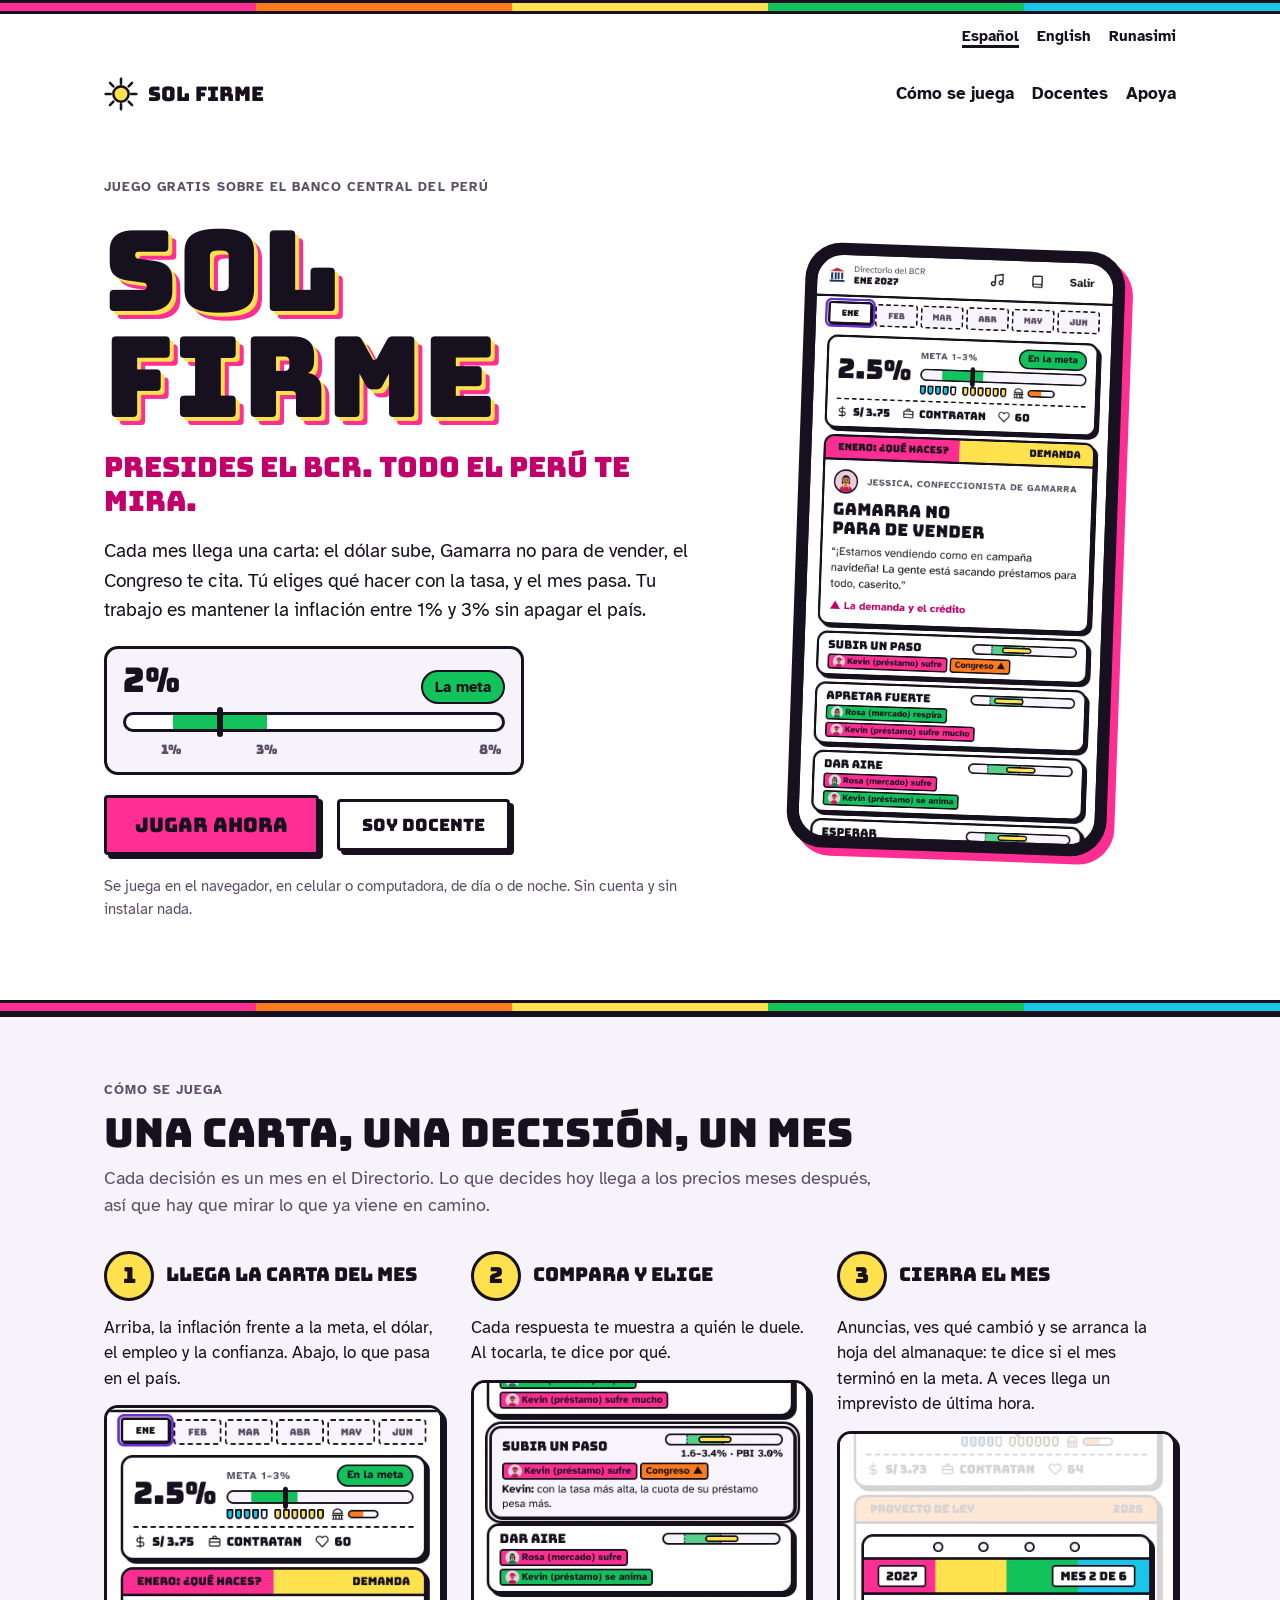
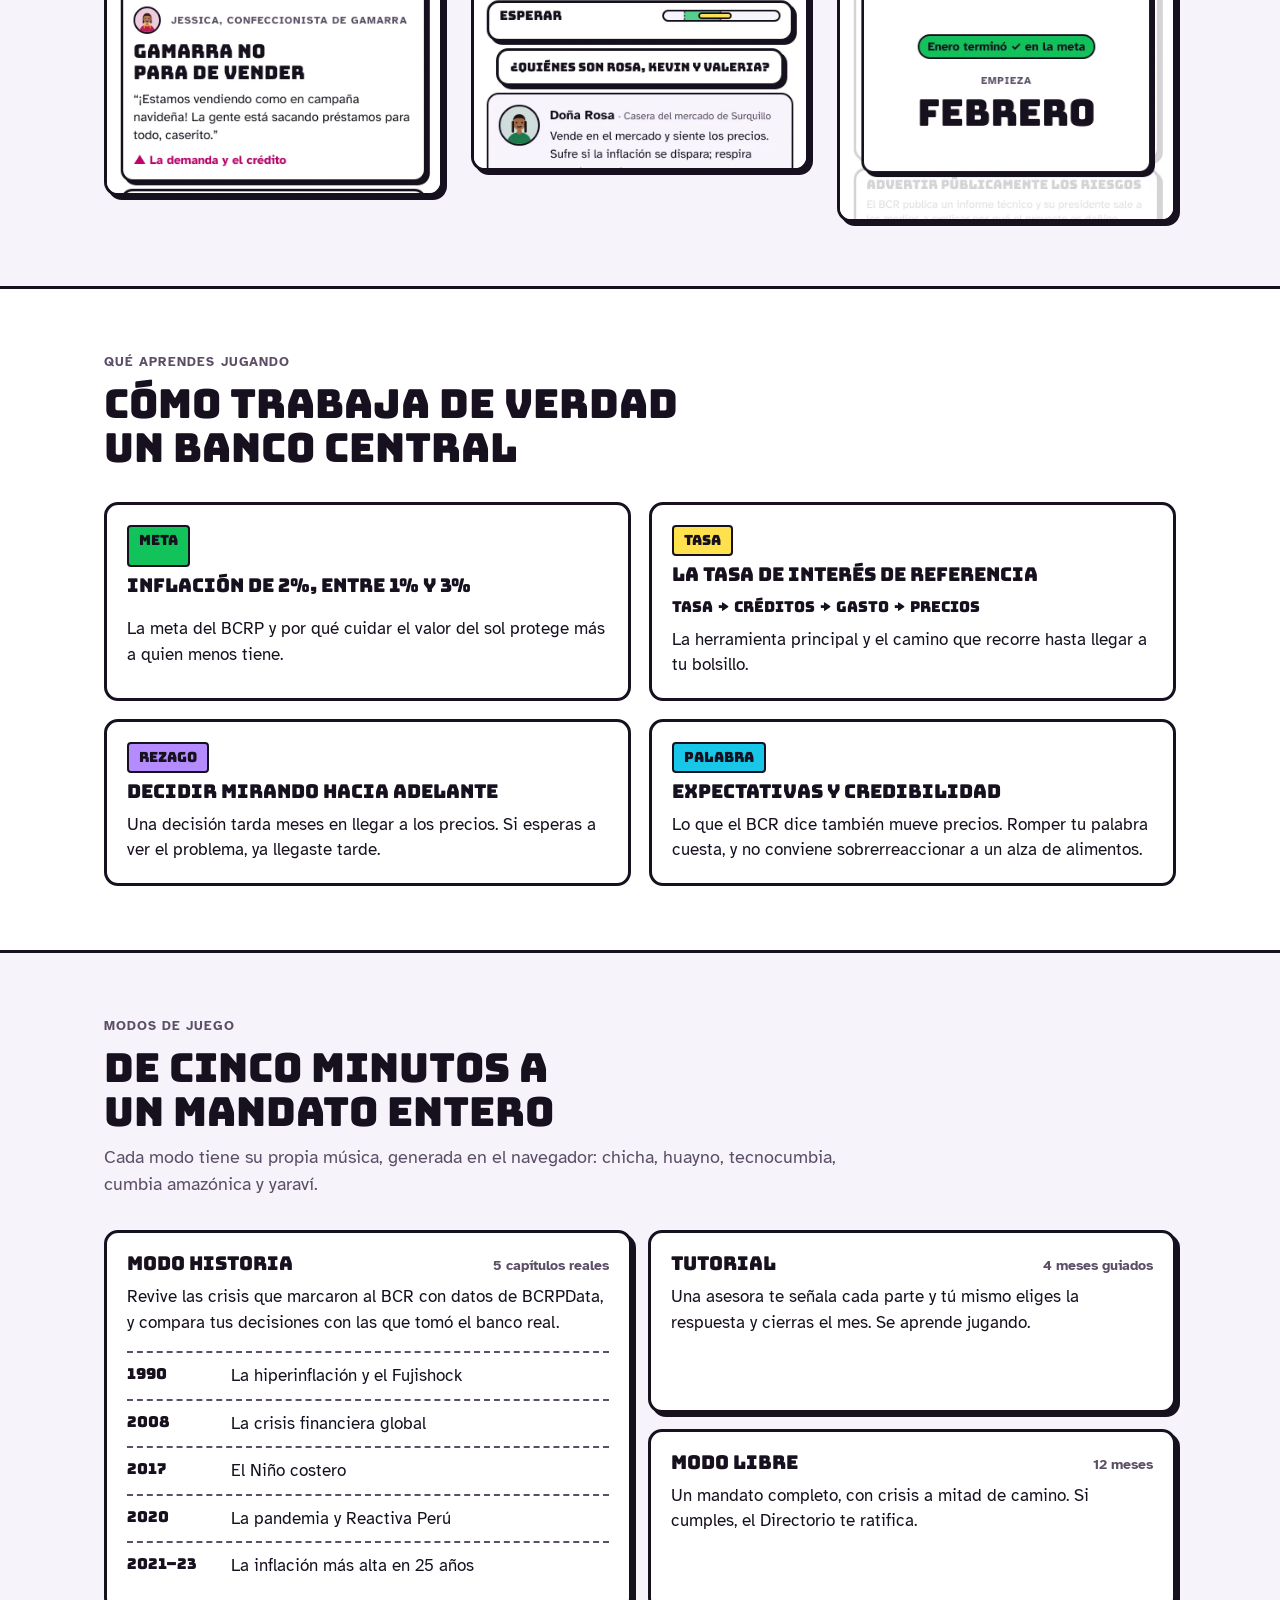
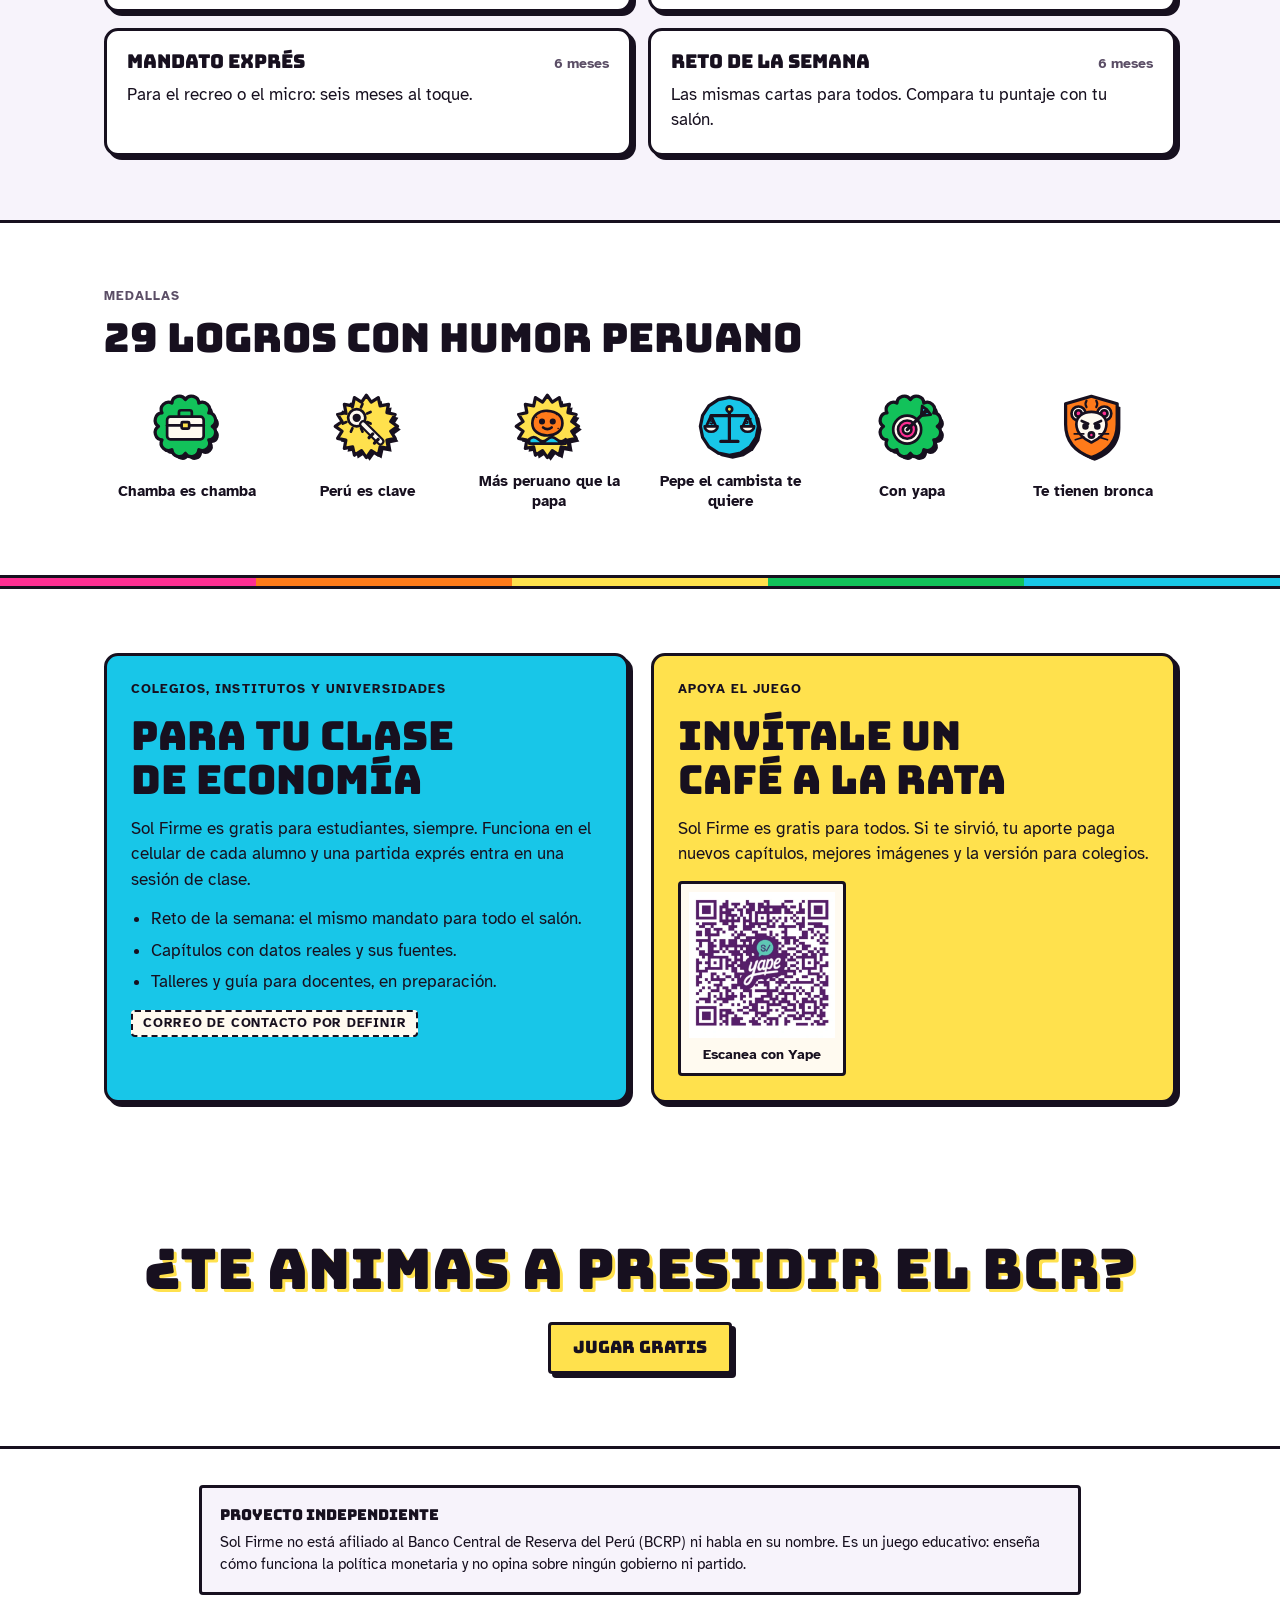
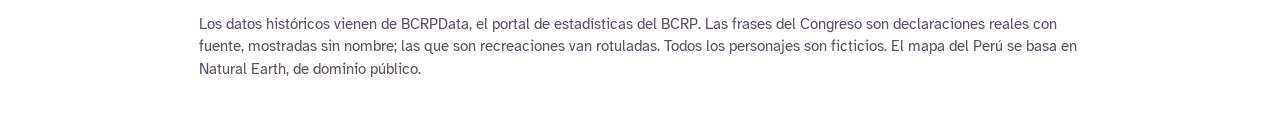
==== commit 3f6d1134: "Apoyo: solo Yape, sin Ko-fi, en los tres idiomas Carlos decidió ir con Yape y buscar financiamiento " ====
--- a/site/index.html
+++ b/site/index.html
@@ -204,10 +204,8 @@
         <h2>Invítale un café a la rata</h2>
         <p>Sol Firme es gratis para todos. Si te sirvió, tu aporte paga nuevos capítulos, mejores imágenes y la versión para colegios.</p>
         <div class="pagos">
-          <a class="btn" href="#apoya">Aportar con Ko-fi</a>
           <figure class="qr"><img src="img/yape-qr.webp" width="480" height="480" alt="Código QR de Yape para aportar a Sol Firme."><figcaption>Escanea con Yape</figcaption></figure>
         </div>
-        <p><span class="pendiente">Ko-fi aún por activar</span></p>
       </article>
     </div>
   </section>
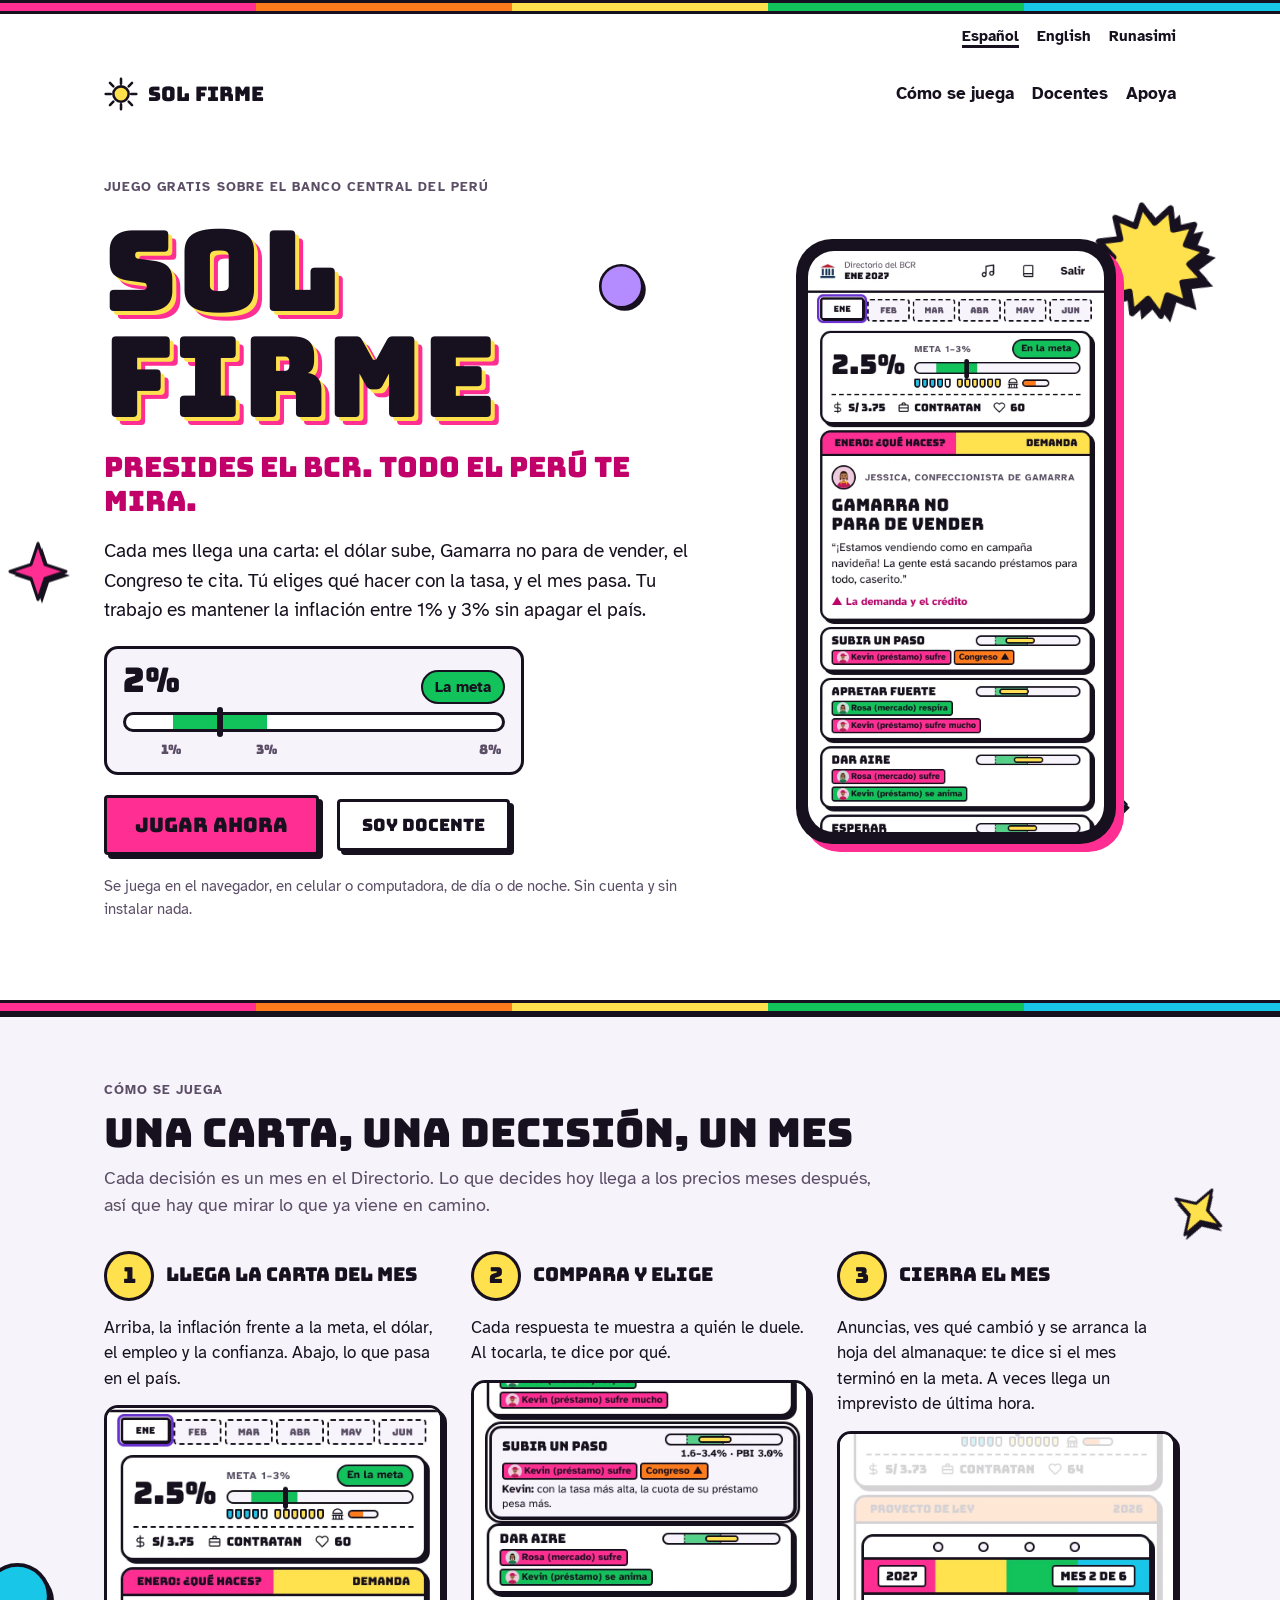
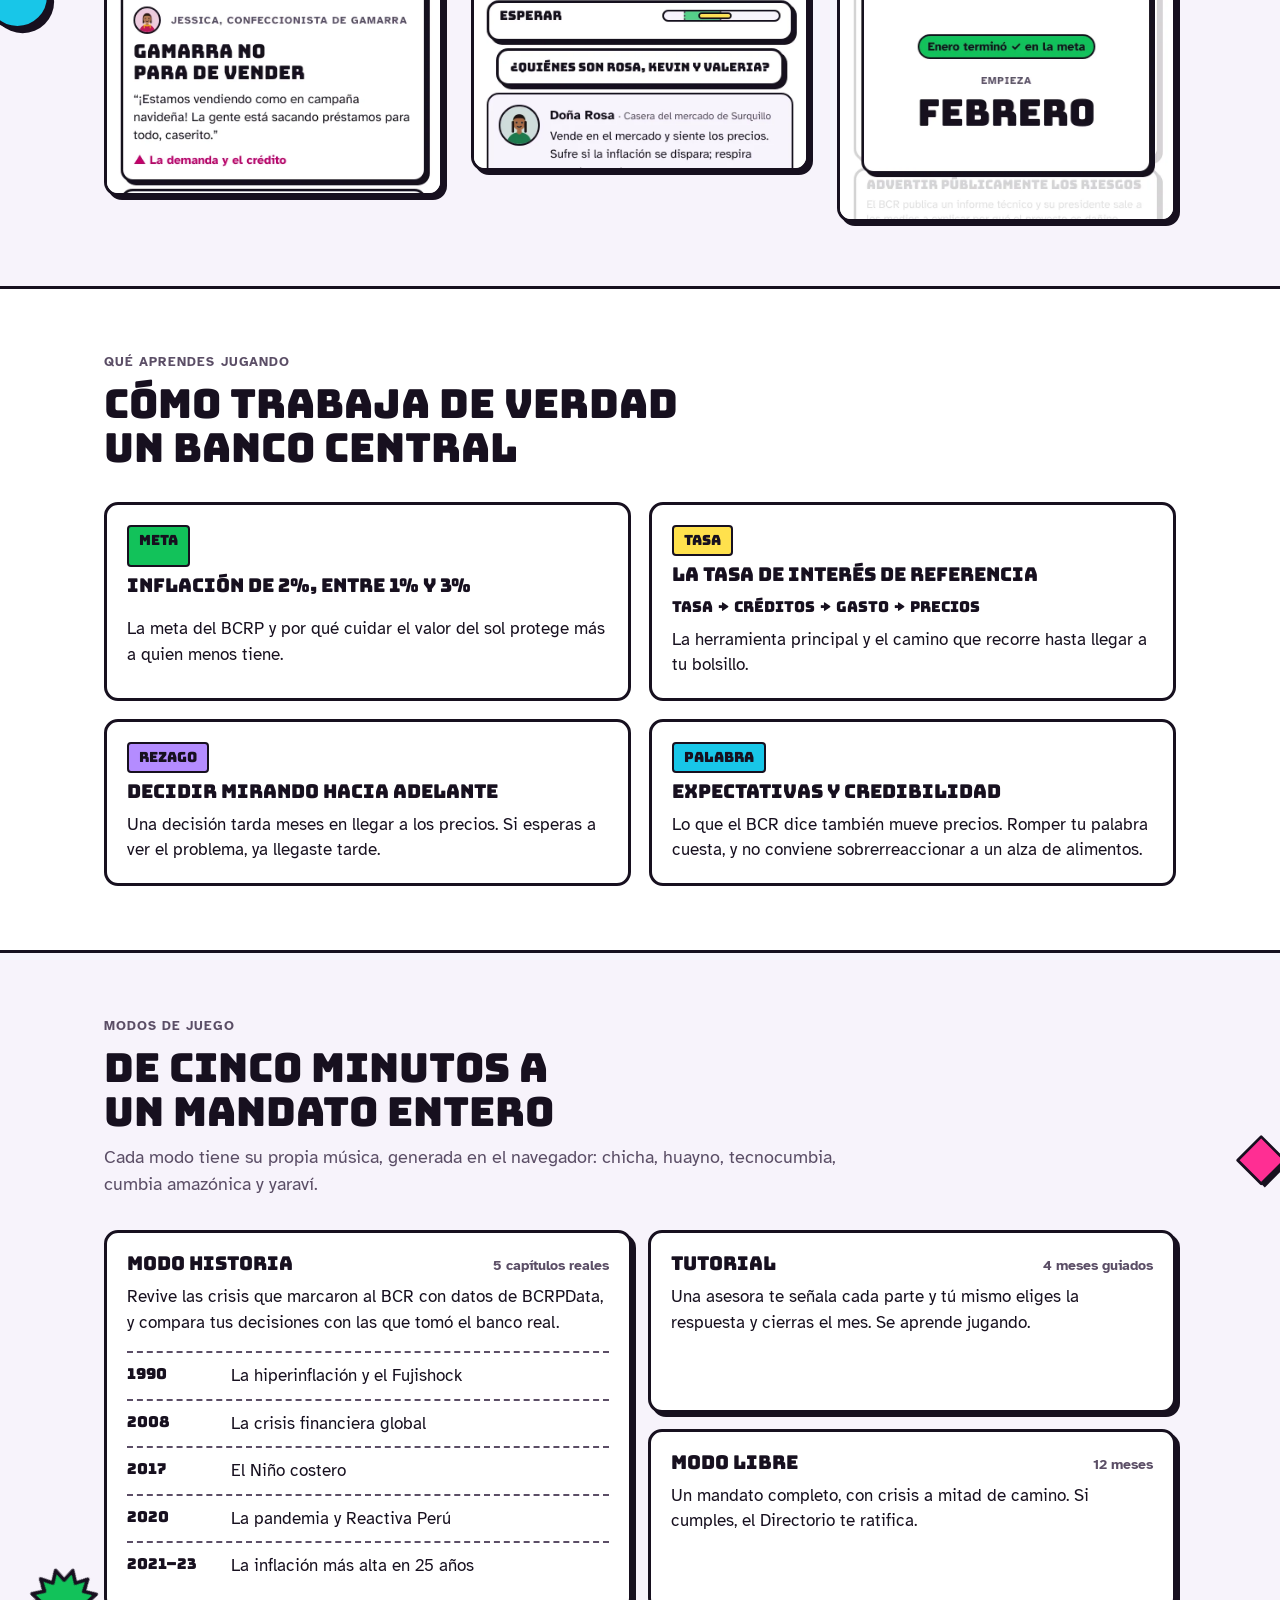
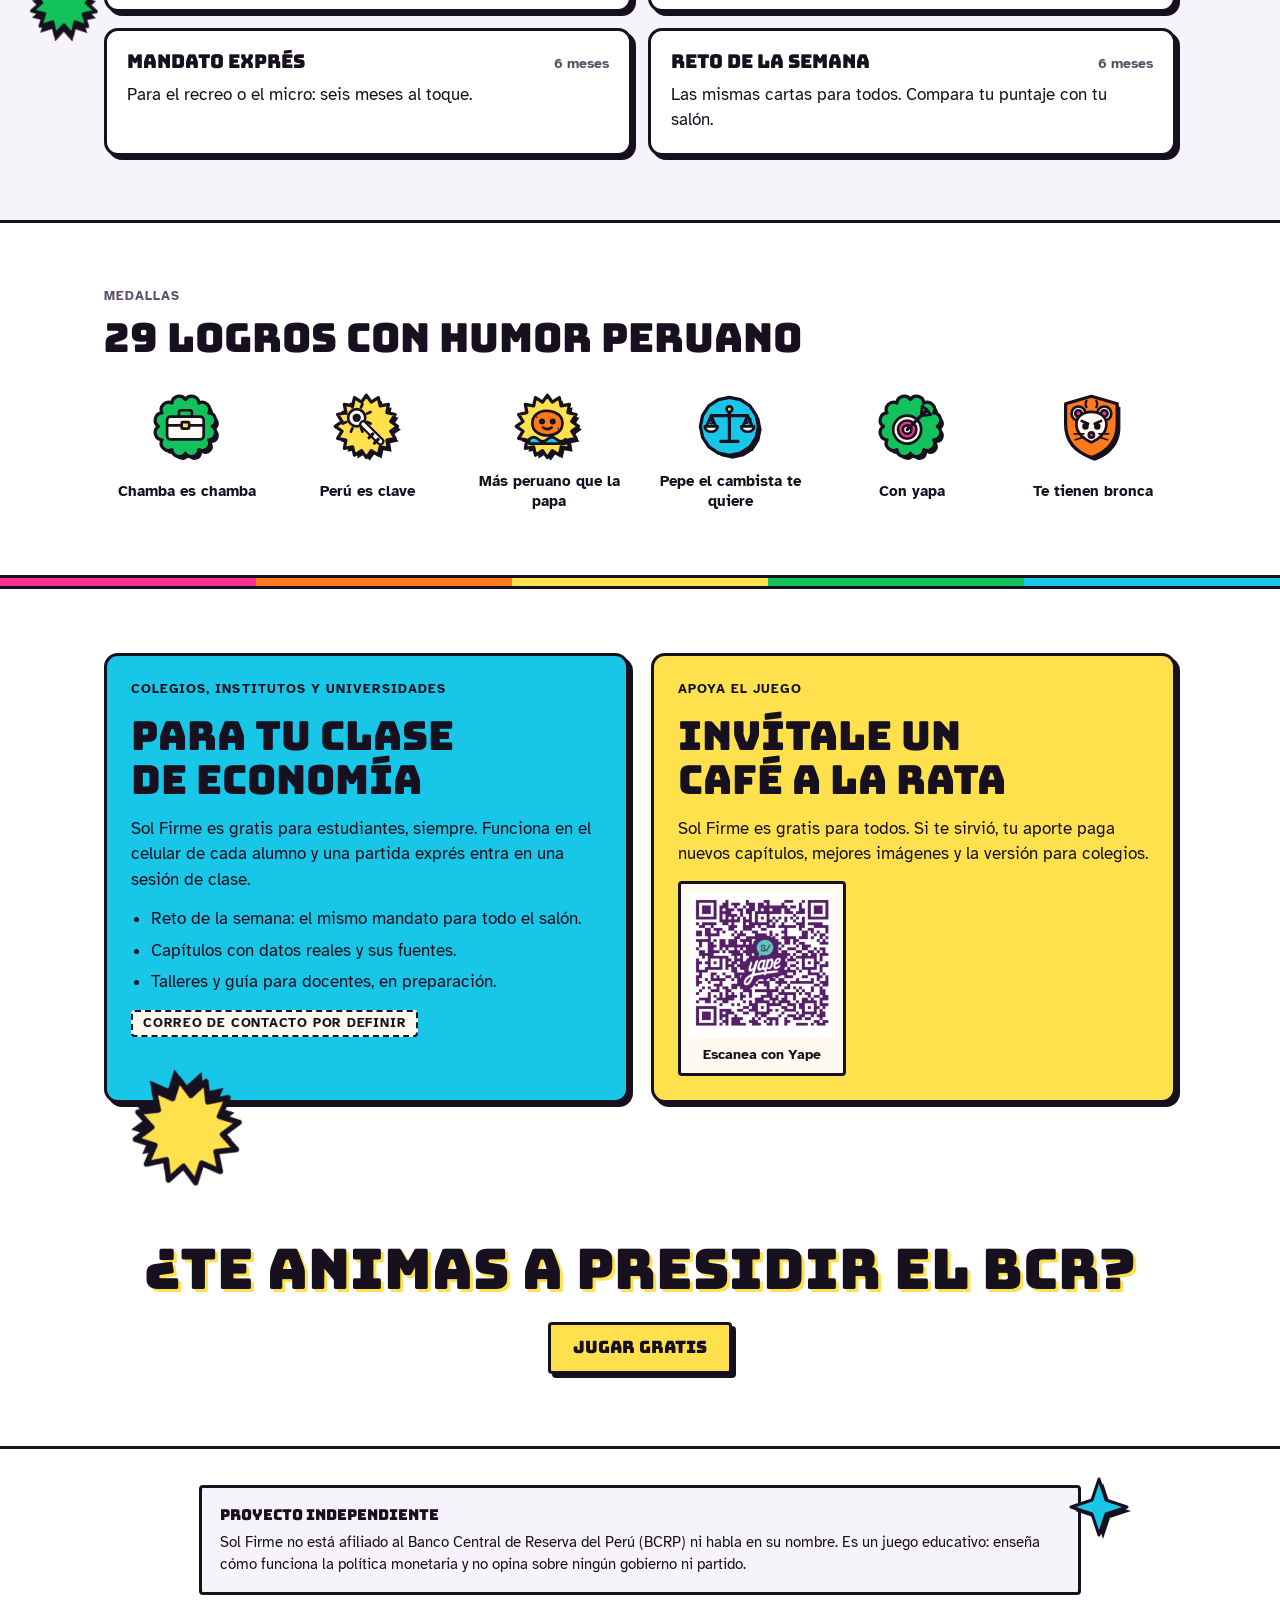
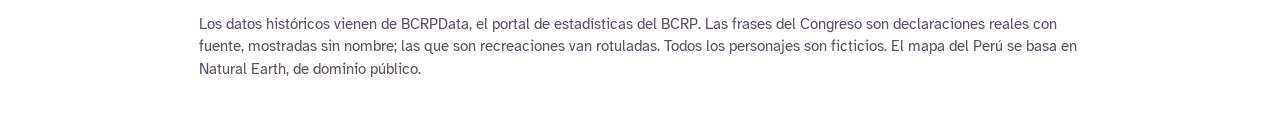
==== commit 94386c15: "Parallax: adornos chicha y celular que se mueven con el scroll - site/parallax.js: cada [data-parall" ====
--- a/site/index.html
+++ b/site/index.html
@@ -18,6 +18,12 @@
 <link rel="stylesheet" href="estilo.css">
 </head>
 <body>
+<svg width="0" height="0" style="position:absolute" aria-hidden="true" focusable="false"><defs>
+  <path id="a-sol" d="M30.0 2.0 L34.9 11.6 L44.0 5.8 L43.4 16.6 L54.2 16.0 L48.4 25.1 L58.0 30.0 L48.4 34.9 L54.2 44.0 L43.4 43.4 L44.0 54.2 L34.9 48.4 L30.0 58.0 L25.1 48.4 L16.0 54.2 L16.6 43.4 L5.8 44.0 L11.6 34.9 L2.0 30.0 L11.6 25.1 L5.8 16.0 L16.6 16.6 L16.0 5.8 L25.1 11.6Z"/>
+  <path id="a-estrella" d="M30 2 37 23 58 30 37 37 30 58 23 37 2 30 23 23Z"/>
+  <path id="a-rombo" d="M30 4 56 30 30 56 4 30Z"/>
+  <circle id="a-circulo" cx="30" cy="30" r="24"/>
+</defs></svg>
 
 <div class="franja" aria-hidden="true"></div>
 <nav class="envoltura idiomas" aria-label="Idioma">
@@ -39,6 +45,10 @@
 
 <main id="inicio">
   <section class="envoltura hero">
+    <div class="adorno a-amarillo" style="top:8px;right:-20px;width:clamp(72px,16vw,128px)" data-parallax="-0.25" data-giro="0.04" aria-hidden="true"><svg viewBox="0 0 64 64"><use class="sombra" href="#a-sol" x="4" y="4"/><use class="forma" href="#a-sol"/></svg></div>
+    <div class="adorno a-fucsia a-orilla" style="top:44%;width:clamp(40px,8vw,64px)" data-parallax="0.3" aria-hidden="true"><svg viewBox="0 0 64 64"><use class="sombra" href="#a-estrella" x="4" y="4"/><use class="forma" href="#a-estrella"/></svg></div>
+    <div class="adorno a-cian" style="bottom:28px;right:6%;width:clamp(34px,6vw,52px)" data-parallax="-0.4" aria-hidden="true"><svg viewBox="0 0 64 64"><use class="sombra" href="#a-rombo" x="4" y="4"/><use class="forma" href="#a-rombo"/></svg></div>
+    <div class="adorno a-lila solo-ancho" style="top:18%;left:46%;width:56px" data-parallax="0.2" aria-hidden="true"><svg viewBox="0 0 64 64"><use class="sombra" href="#a-circulo" x="4" y="4"/><use class="forma" href="#a-circulo"/></svg></div>
     <div class="hero-texto">
       <p class="etiqueta">Juego gratis sobre el Banco Central del Perú</p>
       <h1 class="titulo">Sol Firme</h1>
@@ -56,7 +66,7 @@
       </div>
       <p class="nota">Se juega en el navegador, en celular o computadora, de día o de noche. Sin cuenta y sin instalar nada.</p>
     </div>
-    <div class="celular">
+    <div class="celular" data-parallax="-0.08">
       <img class="dia" src="img/turno-dia.webp" width="780" height="1530" alt="Pantalla del juego: la inflación en 2.5%, dentro de la meta, la carta del mes y las respuestas para elegir.">
       <img class="noche" src="img/turno-noche.webp" width="780" height="1530" alt="Pantalla del juego: la inflación en 2.5%, dentro de la meta, la carta del mes y las respuestas para elegir.">
     </div>
@@ -65,6 +75,8 @@
   <div class="franja" aria-hidden="true"></div>
 
   <section class="fondo-superficie" id="como">
+    <div class="adorno a-amarillo" style="top:28px;right:4%;width:clamp(40px,8vw,60px)" data-parallax="0.3" data-giro="0.05" aria-hidden="true"><svg viewBox="0 0 64 64"><use class="sombra" href="#a-estrella" x="4" y="4"/><use class="forma" href="#a-estrella"/></svg></div>
+    <div class="adorno a-cian" style="bottom:12%;left:-22px;width:clamp(56px,10vw,84px)" data-parallax="-0.3" aria-hidden="true"><svg viewBox="0 0 64 64"><use class="sombra" href="#a-circulo" x="4" y="4"/><use class="forma" href="#a-circulo"/></svg></div>
     <div class="envoltura seccion">
       <div class="seccion-cabeza">
         <p class="etiqueta">Cómo se juega</p>
@@ -131,6 +143,8 @@
   </section>
 
   <section class="fondo-superficie" id="modos">
+    <div class="adorno a-fucsia" style="top:40px;right:-12px;width:clamp(40px,7vw,58px)" data-parallax="-0.3" aria-hidden="true"><svg viewBox="0 0 64 64"><use class="sombra" href="#a-rombo" x="4" y="4"/><use class="forma" href="#a-rombo"/></svg></div>
+    <div class="adorno a-verde" style="bottom:36px;left:2%;width:clamp(52px,9vw,76px)" data-parallax="0.25" data-giro="-0.04" aria-hidden="true"><svg viewBox="0 0 64 64"><use class="sombra" href="#a-sol" x="4" y="4"/><use class="forma" href="#a-sol"/></svg></div>
     <div class="envoltura seccion">
       <div class="seccion-cabeza">
         <p class="etiqueta">Modos de juego</p>
@@ -211,6 +225,8 @@
   </section>
 
   <section class="envoltura cierre">
+    <div class="adorno a-amarillo" style="top:14%;left:4%;width:clamp(64px,13vw,120px)" data-parallax="-0.3" data-giro="0.05" aria-hidden="true"><svg viewBox="0 0 64 64"><use class="sombra" href="#a-sol" x="4" y="4"/><use class="forma" href="#a-sol"/></svg></div>
+    <div class="adorno a-cian" style="bottom:16%;right:6%;width:clamp(40px,8vw,64px)" data-parallax="0.35" aria-hidden="true"><svg viewBox="0 0 64 64"><use class="sombra" href="#a-estrella" x="4" y="4"/><use class="forma" href="#a-estrella"/></svg></div>
     <h2>¿Te animas a presidir el BCR?</h2>
     <a class="btn btn-amarillo" href="https://bcrp-game.carlos-hs-92.workers.dev/">Jugar gratis</a>
   </section>
@@ -222,5 +238,6 @@
     <p>Los datos históricos vienen de BCRPData, el portal de estadísticas del BCRP. Las frases del Congreso son declaraciones reales con fuente, mostradas sin nombre; las que son recreaciones van rotuladas. Todos los personajes son ficticios. El mapa del Perú se basa en Natural Earth, de dominio público.</p>
   </div>
 </footer>
+<script src="parallax.js" defer></script>
 </body>
 </html>
--- a/site/estilo.css
+++ b/site/estilo.css
@@ -201,3 +201,18 @@
 .idiomas a { text-decoration: none; min-height: 44px; display: inline-flex; align-items: center; }
 .idiomas a:hover, .idiomas a[aria-current="page"] { text-decoration: underline; text-decoration-thickness: 3px; text-underline-offset: 4px; }
 .borrador { margin: 0 0 4px; padding: 8px 12px; border: var(--borde-fino) dashed var(--trazo); border-radius: var(--radio-letrero); font-size: 14px; color: var(--tinta-suave); }
+
+/* Parallax: adornos chicha detrás del contenido (parallax.js los mueve).
+   Formas planas con contorno grueso y sombra dura, colores de los tokens. */
+main { overflow-x: clip; }
+.hero, .cierre, .fondo-superficie { position: relative; isolation: isolate; }
+.adorno { position: absolute; z-index: -1; pointer-events: none; will-change: transform; }
+.adorno svg { display: block; width: 100%; height: auto; overflow: visible; }
+.adorno .sombra { fill: var(--trazo); }
+.adorno .forma { stroke: var(--trazo); stroke-width: 3; stroke-linejoin: round; }
+.a-amarillo .forma { fill: var(--amarillo); } .a-fucsia .forma { fill: var(--fucsia); }
+.a-cian .forma { fill: var(--cian); } .a-lila .forma { fill: var(--lila); } .a-verde .forma { fill: var(--verde); }
+.celular { will-change: transform; }
+@media (max-width: 899px) { .adorno.solo-ancho { display: none; } }
+@media (prefers-reduced-motion: reduce) { .adorno, .celular { will-change: auto; } }
+.a-orilla { left: -24px; } @media (min-width: 900px) { .a-orilla { left: -72px; } }
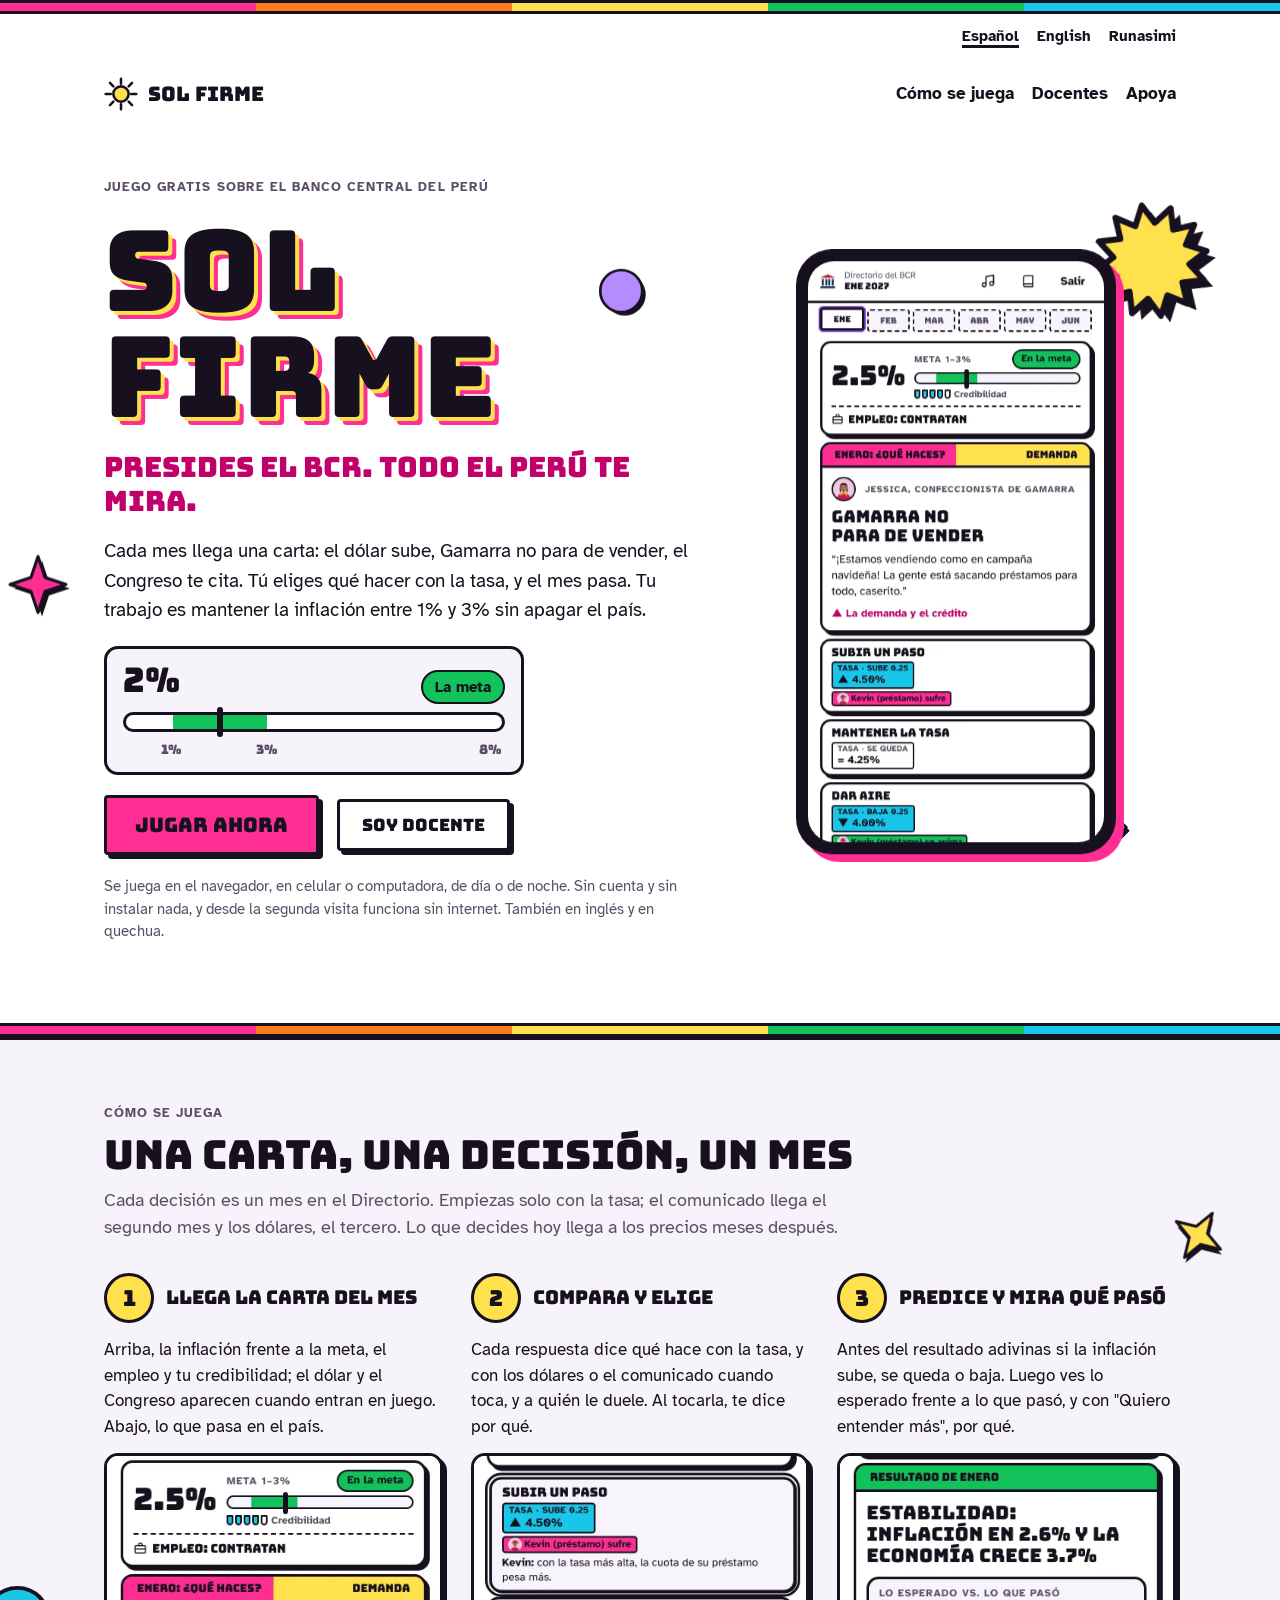
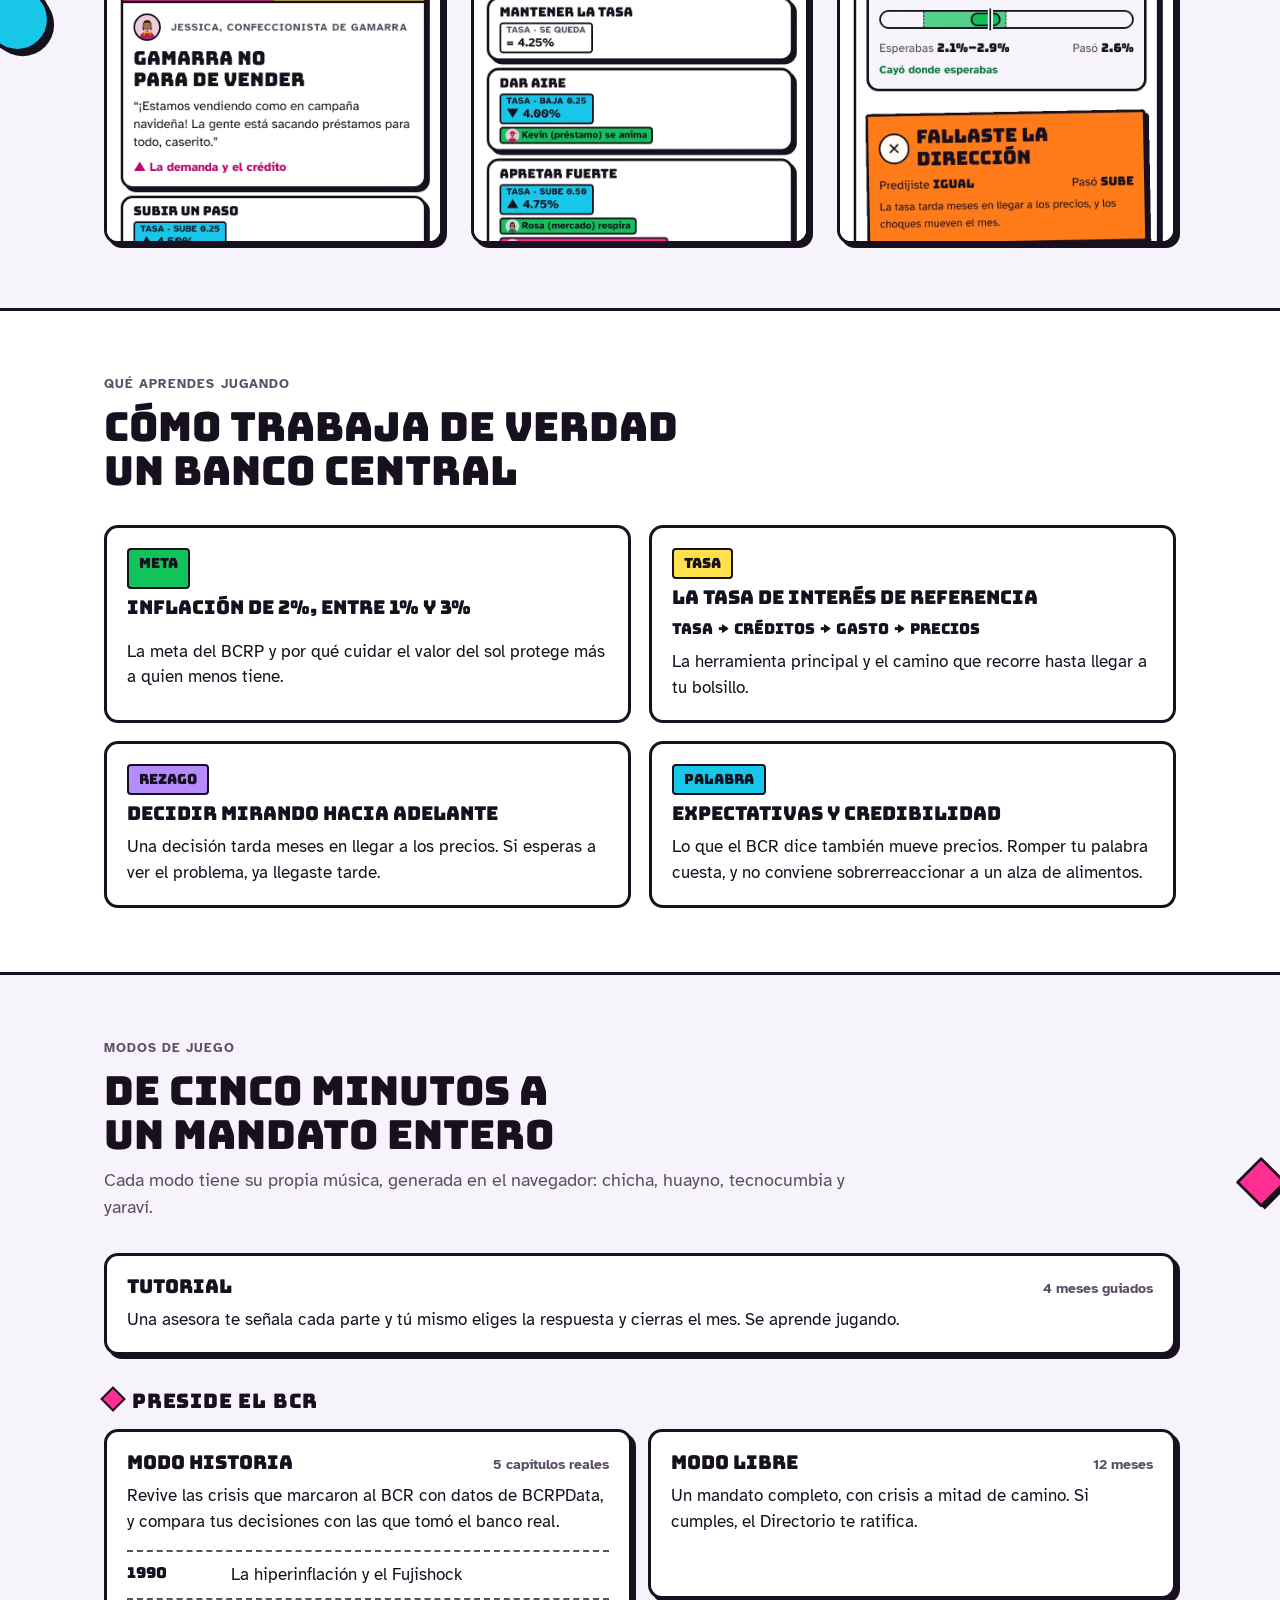
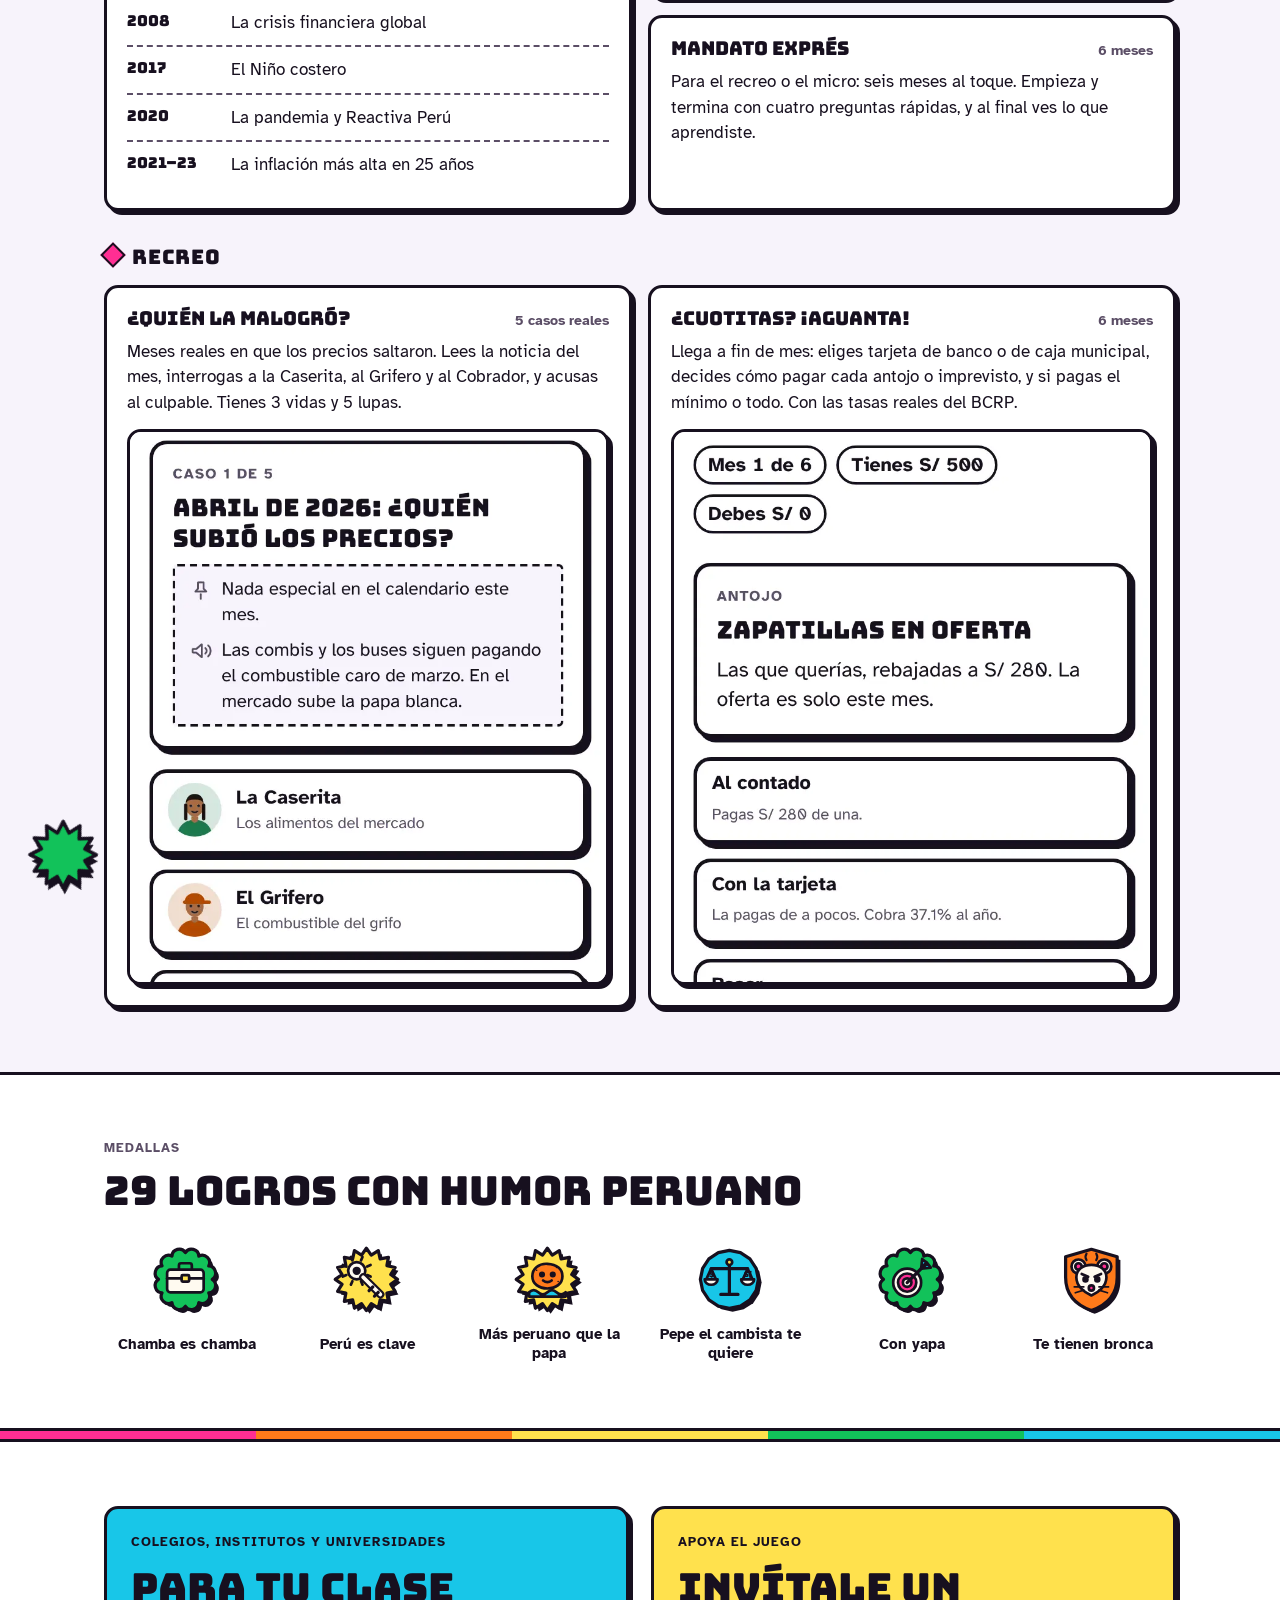
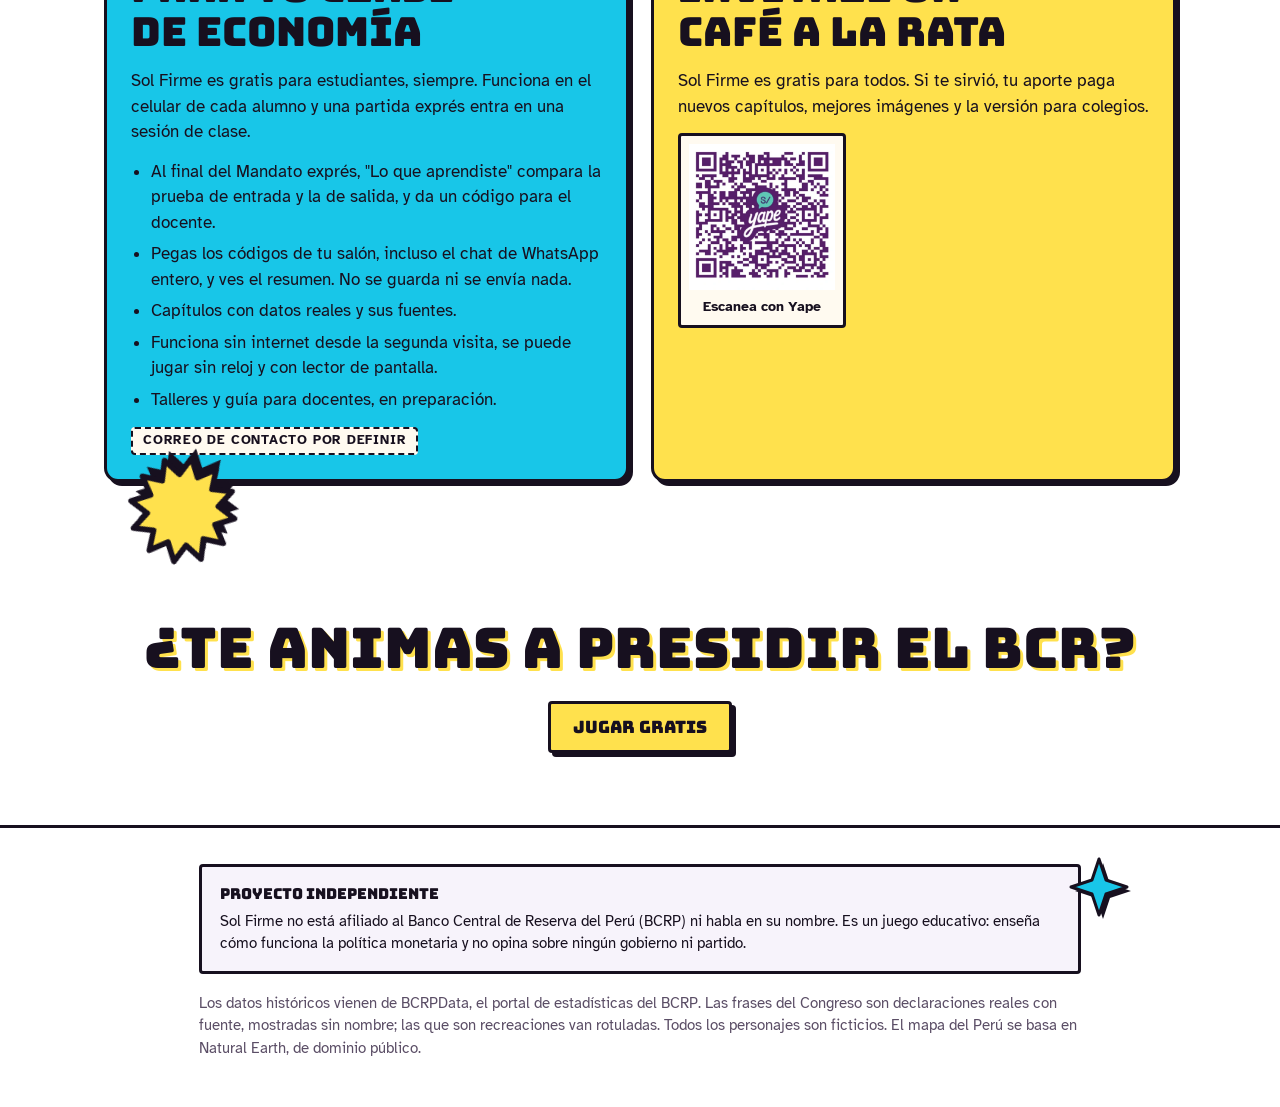
==== commit 38742e9b: "Landing al día con el juego: turno simple, predicción, familias de modos e idiomas - Capturas nuevas" ====
--- a/site/index.html
+++ b/site/index.html
@@ -3,7 +3,7 @@
 <head>
 <meta charset="utf-8">
 <meta name="viewport" content="width=device-width, initial-scale=1, viewport-fit=cover">
-<title>Sol Firme</title>
+<title>Sol Firme · Juego gratis: preside el Banco Central del Perú</title>
 <meta name="description" content="Sol Firme es un juego gratis: presides el Banco Central de Reserva del Perú y, mes a mes, mantienes la inflación entre 1% y 3% sin apagar el país.">
 <meta property="og:title" content="Sol Firme · Preside el BCR por un mandato">
 <meta property="og:description" content="Un juego gratis sobre la política monetaria del Perú. Mantén la inflación entre 1% y 3% sin apagar el país.">
@@ -12,6 +12,116 @@
 <link rel="alternate" hreflang="en" href="https://carloshs92.github.io/sol-firme-landing/en/">
 <link rel="alternate" hreflang="qu" href="https://carloshs92.github.io/sol-firme-landing/qu/">
 <link rel="alternate" hreflang="x-default" href="https://carloshs92.github.io/sol-firme-landing/">
+<link rel="canonical" href="https://carloshs92.github.io/sol-firme-landing/">
+<meta name="robots" content="index, follow, max-image-preview:large">
+<meta name="theme-color" content="#ff2e93">
+<link rel="icon" href="icono.svg" type="image/svg+xml">
+<meta property="og:type" content="website">
+<meta property="og:site_name" content="Sol Firme">
+<meta property="og:url" content="https://carloshs92.github.io/sol-firme-landing/">
+<meta property="og:image" content="https://carloshs92.github.io/sol-firme-landing/img/compartir-es.jpg">
+<meta property="og:image:width" content="1200">
+<meta property="og:image:height" content="630">
+<meta property="og:image:alt" content="Sol Firme, juego gratis: presides el BCR y mantienes la inflación entre 1% y 3%.">
+<meta name="twitter:card" content="summary_large_image">
+<link rel="alternate" type="text/markdown" href="llms.txt" title="Resumen de Sol Firme para asistentes de IA">
+<script type="application/ld+json">
+{
+ "@context": "https://schema.org",
+ "@graph": [
+  {
+   "@type": "WebSite",
+   "@id": "https://carloshs92.github.io/sol-firme-landing/#web",
+   "url": "https://carloshs92.github.io/sol-firme-landing/",
+   "name": "Sol Firme",
+   "inLanguage": [
+    "es",
+    "en",
+    "qu"
+   ]
+  },
+  {
+   "@type": "WebPage",
+   "@id": "https://carloshs92.github.io/sol-firme-landing/#pagina",
+   "url": "https://carloshs92.github.io/sol-firme-landing/",
+   "name": "Sol Firme · Juego gratis: preside el Banco Central del Perú",
+   "description": "Sol Firme es un juego gratis: presides el Banco Central de Reserva del Perú y, mes a mes, mantienes la inflación entre 1% y 3% sin apagar el país.",
+   "inLanguage": "es",
+   "isPartOf": {
+    "@id": "https://carloshs92.github.io/sol-firme-landing/#web"
+   },
+   "about": {
+    "@id": "https://carloshs92.github.io/sol-firme-landing/#juego"
+   },
+   "primaryImageOfPage": "https://carloshs92.github.io/sol-firme-landing/img/compartir-es.jpg"
+  },
+  {
+   "@type": [
+    "VideoGame",
+    "LearningResource"
+   ],
+   "@id": "https://carloshs92.github.io/sol-firme-landing/#juego",
+   "name": "Sol Firme",
+   "url": "https://bcrp-game.carlos-hs-92.workers.dev/",
+   "description": "Sol Firme es un juego gratis: presides el Banco Central de Reserva del Perú y, mes a mes, mantienes la inflación entre 1% y 3% sin apagar el país.",
+   "genre": [
+    "Serious game",
+    "Simulación económica"
+   ],
+   "gamePlatform": "Navegador web (celular o computadora)",
+   "applicationCategory": "Game",
+   "operatingSystem": "Cualquiera con navegador",
+   "inLanguage": [
+    "es",
+    "en",
+    "qu"
+   ],
+   "isAccessibleForFree": true,
+   "offers": {
+    "@type": "Offer",
+    "price": "0",
+    "priceCurrency": "PEN"
+   },
+   "playMode": "SinglePlayer",
+   "numberOfPlayers": {
+    "@type": "QuantitativeValue",
+    "value": 1
+   },
+   "learningResourceType": "Juego educativo",
+   "educationalLevel": [
+    "Secundaria (5.º año)",
+    "Universidad (primeros ciclos)"
+   ],
+   "teaches": [
+    "Política monetaria",
+    "Meta de inflación del BCRP (2%, rango de 1% a 3%)",
+    "Tasa de interés de referencia",
+    "Expectativas y credibilidad del banco central",
+    "Inflación por alimentos, combustible y transporte",
+    "Costo del crédito: tarjetas y préstamos"
+   ],
+   "audience": {
+    "@type": "EducationalAudience",
+    "educationalRole": [
+     "student",
+     "teacher"
+    ]
+   },
+   "about": {
+    "@type": "Thing",
+    "name": "Banco Central de Reserva del Perú",
+    "sameAs": "https://www.bcrp.gob.pe/"
+   },
+   "creator": {
+    "@type": "Person",
+    "name": "Carlos Huamani"
+   },
+   "image": "https://carloshs92.github.io/sol-firme-landing/img/compartir-es.jpg",
+   "screenshot": "https://carloshs92.github.io/sol-firme-landing/img/turno-dia.webp"
+  }
+ ]
+}
+</script>
 <link rel="preconnect" href="https://fonts.googleapis.com">
 <link rel="preconnect" href="https://fonts.gstatic.com" crossorigin>
 <link href="https://fonts.googleapis.com/css2?family=Atkinson+Hyperlegible:ital,wght@0,400;0,700;1,400&family=Bungee&display=swap" rel="stylesheet">
@@ -64,11 +174,11 @@
         <a class="btn btn-accion" href="https://bcrp-game.carlos-hs-92.workers.dev/">Jugar ahora</a>
         <a class="btn" href="#docentes">Soy docente</a>
       </div>
-      <p class="nota">Se juega en el navegador, en celular o computadora, de día o de noche. Sin cuenta y sin instalar nada.</p>
+      <p class="nota">Se juega en el navegador, en celular o computadora, de día o de noche. Sin cuenta y sin instalar nada, y desde la segunda visita funciona sin internet. También en inglés y en quechua.</p>
     </div>
     <div class="celular" data-parallax="-0.08">
-      <img class="dia" src="img/turno-dia.webp" width="780" height="1530" alt="Pantalla del juego: la inflación en 2.5%, dentro de la meta, la carta del mes y las respuestas para elegir.">
-      <img class="noche" src="img/turno-noche.webp" width="780" height="1530" alt="Pantalla del juego: la inflación en 2.5%, dentro de la meta, la carta del mes y las respuestas para elegir.">
+      <img class="dia" src="img/turno-dia.webp" width="780" height="1530" alt="Pantalla del juego: la inflación en 2.5%, dentro de la meta, el empleo, la credibilidad, la carta del mes y las respuestas con lo que hace cada una con la tasa.">
+      <img class="noche" src="img/turno-noche.webp" width="780" height="1530" alt="Pantalla del juego: la inflación en 2.5%, dentro de la meta, el empleo, la credibilidad, la carta del mes y las respuestas con lo que hace cada una con la tasa.">
     </div>
   </section>
 
@@ -81,31 +191,31 @@
       <div class="seccion-cabeza">
         <p class="etiqueta">Cómo se juega</p>
         <h2>Una carta, una decisión, un mes</h2>
-        <p>Cada decisión es un mes en el Directorio. Lo que decides hoy llega a los precios meses después, así que hay que mirar lo que ya viene en camino.</p>
+        <p>Cada decisión es un mes en el Directorio. Empiezas solo con la tasa; el comunicado llega el segundo mes y los dólares, el tercero. Lo que decides hoy llega a los precios meses después.</p>
       </div>
       <ol class="pasos">
         <li class="paso">
           <div class="paso-cabeza"><h3>Llega la carta del mes</h3></div>
-          <p>Arriba, la inflación frente a la meta, el dólar, el empleo y la confianza. Abajo, lo que pasa en el país.</p>
-          <div class="captura">
-            <img class="dia" src="img/carta-dia.webp" width="780" height="900" alt="El tablero con la inflación en la meta y la carta del mes: Gamarra no para de vender." loading="lazy">
-            <img class="noche" src="img/carta-noche.webp" width="780" height="900" alt="El tablero con la inflación en la meta y la carta del mes: Gamarra no para de vender." loading="lazy">
+          <p>Arriba, la inflación frente a la meta, el empleo y tu credibilidad; el dólar y el Congreso aparecen cuando entran en juego. Abajo, lo que pasa en el país.</p>
+          <div class="captura">
+            <img class="dia" src="img/carta-dia.webp" width="780" height="900" alt="El tablero con la inflación en la meta, el empleo y la credibilidad, y la carta del mes: Gamarra no para de vender." loading="lazy">
+            <img class="noche" src="img/carta-noche.webp" width="780" height="900" alt="El tablero con la inflación en la meta, el empleo y la credibilidad, y la carta del mes: Gamarra no para de vender." loading="lazy">
           </div>
         </li>
         <li class="paso">
           <div class="paso-cabeza"><h3>Compara y elige</h3></div>
-          <p>Cada respuesta te muestra a quién le duele. Al tocarla, te dice por qué.</p>
-          <div class="captura">
-            <img class="dia" src="img/elegida-dia.webp" width="780" height="900" alt="La respuesta Subir un paso elegida: Kevin sufre porque la cuota de su préstamo pesa más." loading="lazy">
-            <img class="noche" src="img/elegida-noche.webp" width="780" height="900" alt="La respuesta Subir un paso elegida: Kevin sufre porque la cuota de su préstamo pesa más." loading="lazy">
+          <p>Cada respuesta dice qué hace con la tasa, y con los dólares o el comunicado cuando toca, y a quién le duele. Al tocarla, te dice por qué.</p>
+          <div class="captura">
+            <img class="dia" src="img/elegida-dia.webp" width="780" height="900" alt="La respuesta Subir un paso elegida: la tasa sube a 4.50% y Kevin sufre porque la cuota de su préstamo pesa más." loading="lazy">
+            <img class="noche" src="img/elegida-noche.webp" width="780" height="900" alt="La respuesta Subir un paso elegida: la tasa sube a 4.50% y Kevin sufre porque la cuota de su préstamo pesa más." loading="lazy">
           </div>
         </li>
         <li class="paso">
-          <div class="paso-cabeza"><h3>Cierra el mes</h3></div>
-          <p>Anuncias, ves qué cambió y se arranca la hoja del almanaque: te dice si el mes terminó en la meta. A veces llega un imprevisto de última hora.</p>
-          <div class="captura">
-            <img class="dia" src="img/almanaque-dia.webp" width="780" height="900" alt="La hoja del almanaque: Enero terminó en la meta, empieza febrero." loading="lazy">
-            <img class="noche" src="img/almanaque-noche.webp" width="780" height="900" alt="La hoja del almanaque: Enero terminó en la meta, empieza febrero." loading="lazy">
+          <div class="paso-cabeza"><h3>Predice y mira qué pasó</h3></div>
+          <p>Antes del resultado adivinas si la inflación sube, se queda o baja. Luego ves lo esperado frente a lo que pasó, y con "Quiero entender más", por qué.</p>
+          <div class="captura">
+            <img class="dia" src="img/resultado-dia.webp" width="780" height="900" alt="El resultado de enero: la inflación en 2.6%, cayó donde se esperaba, y el letrero de la predicción." loading="lazy">
+            <img class="noche" src="img/resultado-noche.webp" width="780" height="900" alt="El resultado de enero: la inflación en 2.6%, cayó donde se esperaba, y el letrero de la predicción." loading="lazy">
           </div>
         </li>
       </ol>
@@ -149,9 +259,14 @@
       <div class="seccion-cabeza">
         <p class="etiqueta">Modos de juego</p>
         <h2>De cinco minutos a un mandato entero</h2>
-        <p>Cada modo tiene su propia música, generada en el navegador: chicha, huayno, tecnocumbia, cumbia amazónica y yaraví.</p>
+        <p>Cada modo tiene su propia música, generada en el navegador: chicha, huayno, tecnocumbia y yaraví.</p>
       </div>
       <div class="modos">
+        <article class="modo modo-tutorial">
+          <div class="modo-cabeza"><h3>Tutorial</h3><span class="duracion">4 meses guiados</span></div>
+          <p>Una asesora te señala cada parte y tú mismo eliges la respuesta y cierras el mes. Se aprende jugando.</p>
+        </article>
+        <h3 class="familia">Preside el BCR</h3>
         <article class="modo modo-historia">
           <div class="modo-cabeza"><h3>Modo Historia</h3><span class="duracion">5 capítulos reales</span></div>
           <p>Revive las crisis que marcaron al BCR con datos de BCRPData, y compara tus decisiones con las que tomó el banco real.</p>
@@ -164,20 +279,29 @@
           </ul>
         </article>
         <article class="modo">
-          <div class="modo-cabeza"><h3>Tutorial</h3><span class="duracion">4 meses guiados</span></div>
-          <p>Una asesora te señala cada parte y tú mismo eliges la respuesta y cierras el mes. Se aprende jugando.</p>
-        </article>
-        <article class="modo">
           <div class="modo-cabeza"><h3>Modo Libre</h3><span class="duracion">12 meses</span></div>
           <p>Un mandato completo, con crisis a mitad de camino. Si cumples, el Directorio te ratifica.</p>
         </article>
         <article class="modo">
           <div class="modo-cabeza"><h3>Mandato exprés</h3><span class="duracion">6 meses</span></div>
-          <p>Para el recreo o el micro: seis meses al toque.</p>
-        </article>
+          <p>Para el recreo o el micro: seis meses al toque. Empieza y termina con cuatro preguntas rápidas, y al final ves lo que aprendiste.</p>
+        </article>
+        <h3 class="familia">Recreo</h3>
         <article class="modo">
-          <div class="modo-cabeza"><h3>Reto de la semana</h3><span class="duracion">6 meses</span></div>
-          <p>Las mismas cartas para todos. Compara tu puntaje con tu salón.</p>
+          <div class="modo-cabeza"><h3>¿Quién la malogró?</h3><span class="duracion">5 casos reales</span></div>
+          <p>Meses reales en que los precios saltaron. Lees la noticia del mes, interrogas a la Caserita, al Grifero y al Cobrador, y acusas al culpable. Tienes 3 vidas y 5 lupas.</p>
+          <div class="captura">
+            <img class="dia" src="img/malogro-dia.webp" width="780" height="900" alt="¿Quién la malogró?: un caso real con las pistas del mes y los tres sospechosos, la Caserita, el Grifero y el Cobrador." loading="lazy">
+            <img class="noche" src="img/malogro-noche.webp" width="780" height="900" alt="¿Quién la malogró?: un caso real con las pistas del mes y los tres sospechosos, la Caserita, el Grifero y el Cobrador." loading="lazy">
+          </div>
+        </article>
+        <article class="modo">
+          <div class="modo-cabeza"><h3>¿Cuotitas? ¡Aguanta!</h3><span class="duracion">6 meses</span></div>
+          <p>Llega a fin de mes: eliges tarjeta de banco o de caja municipal, decides cómo pagar cada antojo o imprevisto, y si pagas el mínimo o todo. Con las tasas reales del BCRP.</p>
+          <div class="captura">
+            <img class="dia" src="img/cuotitas-dia.webp" width="780" height="900" alt="¿Cuotitas? ¡Aguanta!: el antojo del mes, zapatillas en oferta, y las formas de pagarlas." loading="lazy">
+            <img class="noche" src="img/cuotitas-noche.webp" width="780" height="900" alt="¿Cuotitas? ¡Aguanta!: el antojo del mes, zapatillas en oferta, y las formas de pagarlas." loading="lazy">
+          </div>
         </article>
       </div>
     </div>
@@ -207,8 +331,10 @@
         <h2>Para tu clase de economía</h2>
         <p>Sol Firme es gratis para estudiantes, siempre. Funciona en el celular de cada alumno y una partida exprés entra en una sesión de clase.</p>
         <ul>
-          <li>Reto de la semana: el mismo mandato para todo el salón.</li>
+          <li>Al final del Mandato exprés, "Lo que aprendiste" compara la prueba de entrada y la de salida, y da un código para el docente.</li>
+          <li>Pegas los códigos de tu salón, incluso el chat de WhatsApp entero, y ves el resumen. No se guarda ni se envía nada.</li>
           <li>Capítulos con datos reales y sus fuentes.</li>
+          <li>Funciona sin internet desde la segunda visita, se puede jugar sin reloj y con lector de pantalla.</li>
           <li>Talleres y guía para docentes, en preparación.</li>
         </ul>
         <p><span class="pendiente">Correo de contacto por definir</span></p>
--- a/site/estilo.css
+++ b/site/estilo.css
@@ -216,3 +216,9 @@
 @media (max-width: 899px) { .adorno.solo-ancho { display: none; } }
 @media (prefers-reduced-motion: reduce) { .adorno, .celular { will-change: auto; } }
 .a-orilla { left: -24px; } @media (min-width: 900px) { .a-orilla { left: -72px; } }
+
+/* Modos en familias, como en la portada del juego: Tutorial, "Preside el BCR" y "Recreo". */
+.familia { grid-column: 1 / -1; margin: 18px 0 0; font-family: var(--font-cartel); font-size: 20px; text-transform: uppercase; letter-spacing: .04em; }
+.familia::before { content: ""; display: inline-block; width: 14px; height: 14px; margin-right: 10px; background: var(--fucsia); border: var(--borde-fino) solid var(--trazo); transform: rotate(45deg); }
+@media (min-width: 760px) { .modo-tutorial { grid-column: 1 / -1; } }
+.modo .captura { margin-top: 6px; aspect-ratio: 780 / 900; }
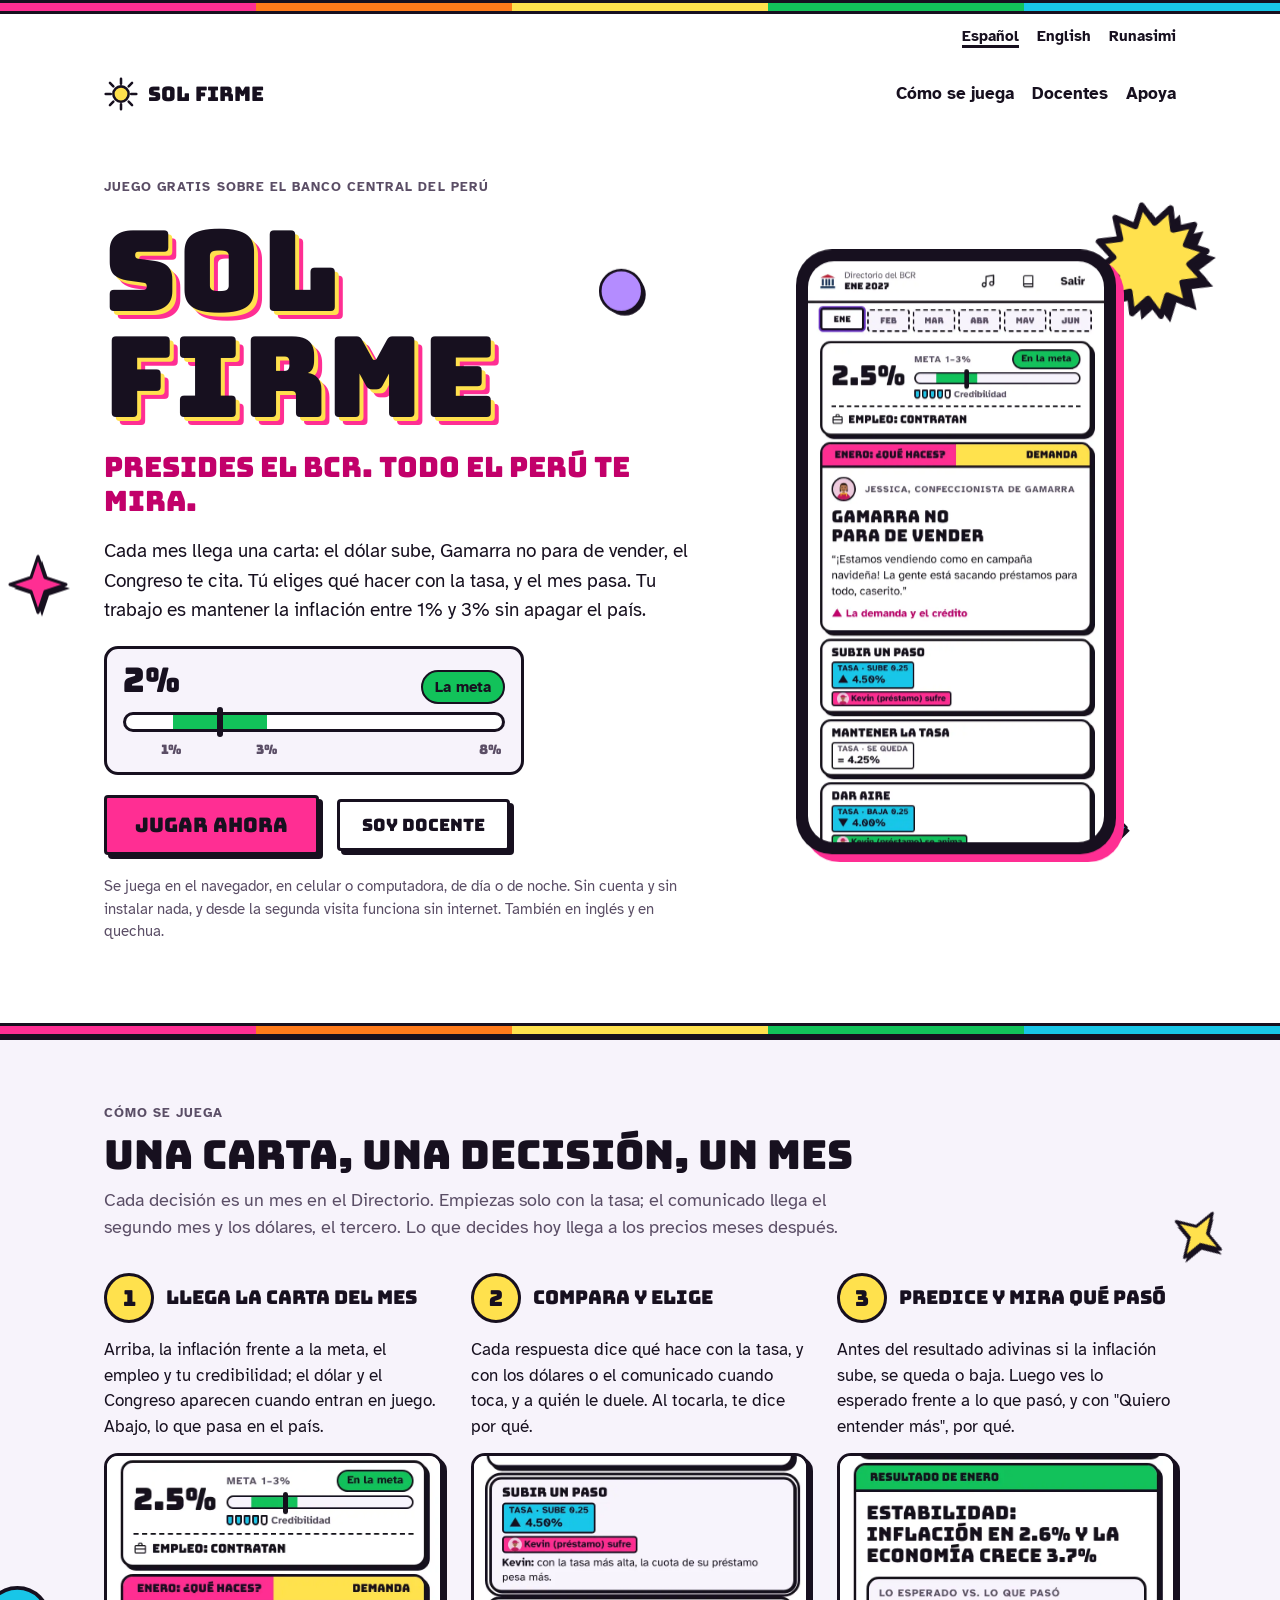
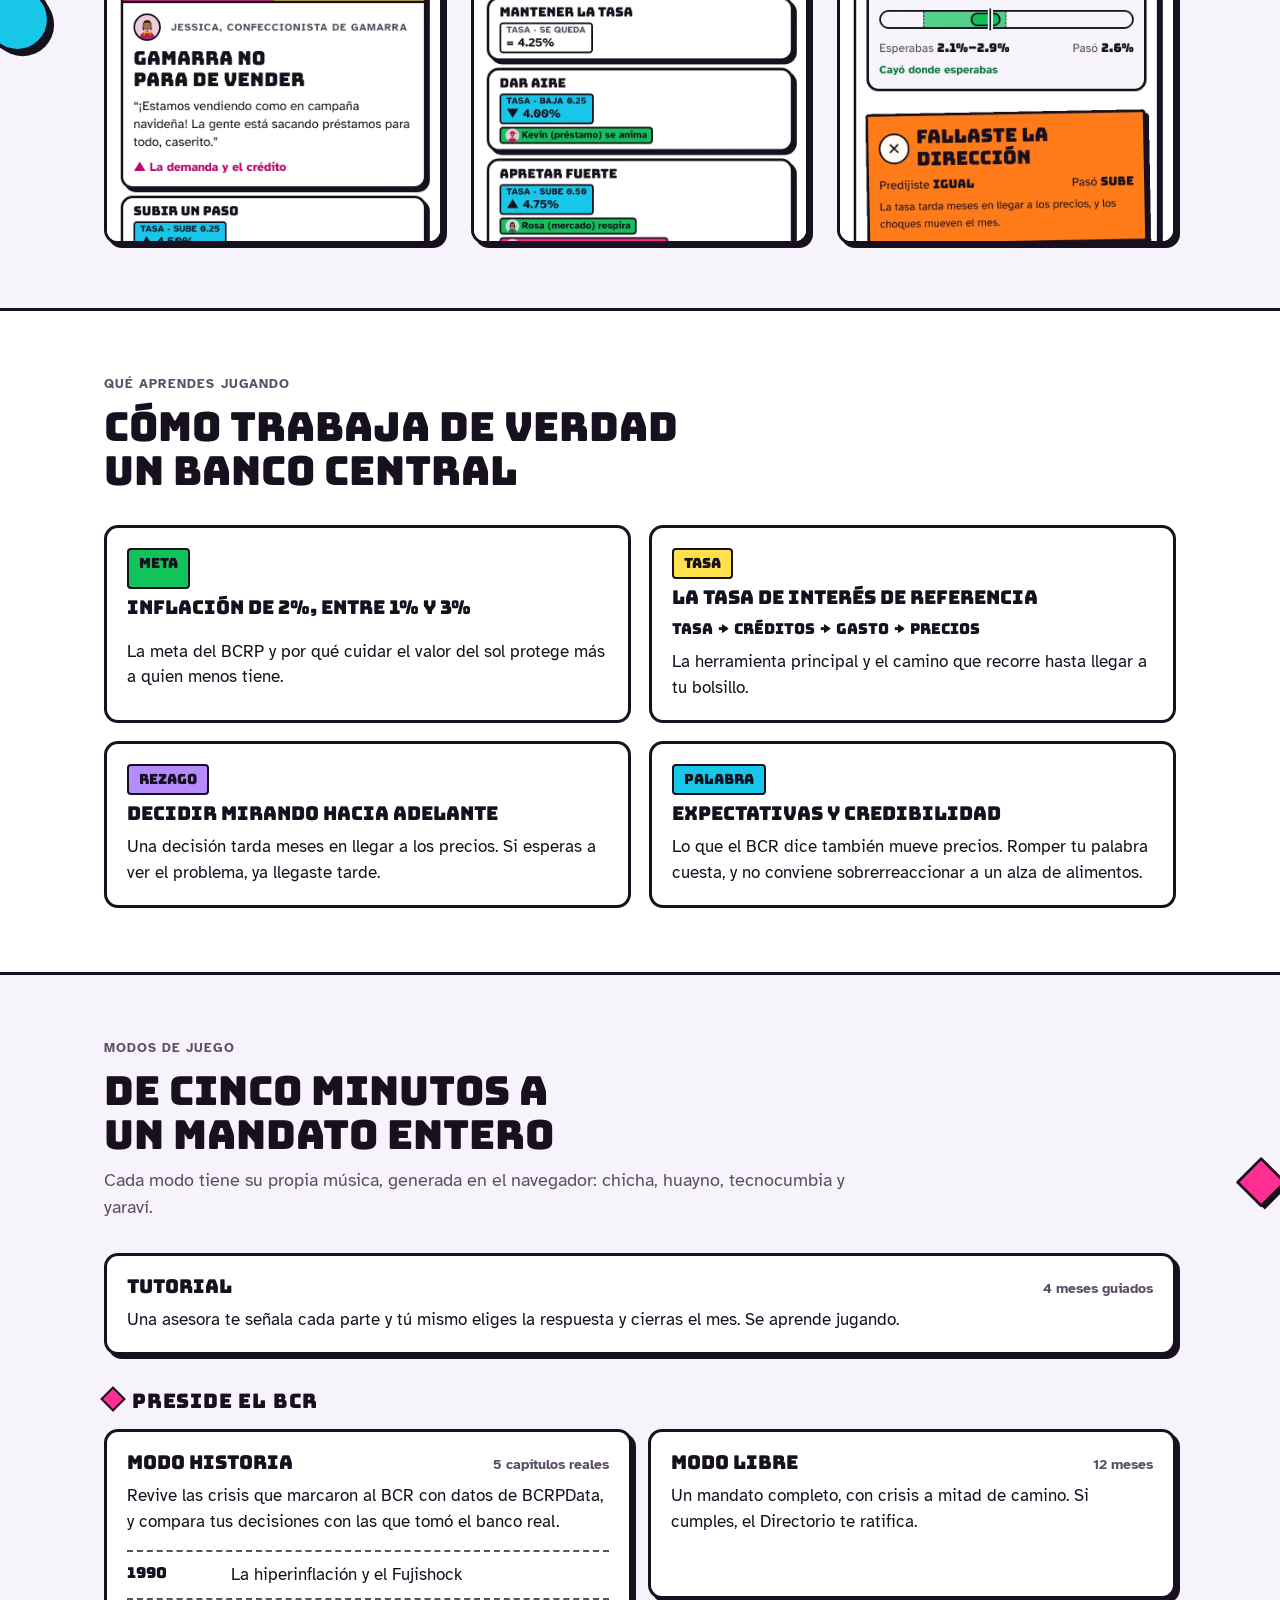
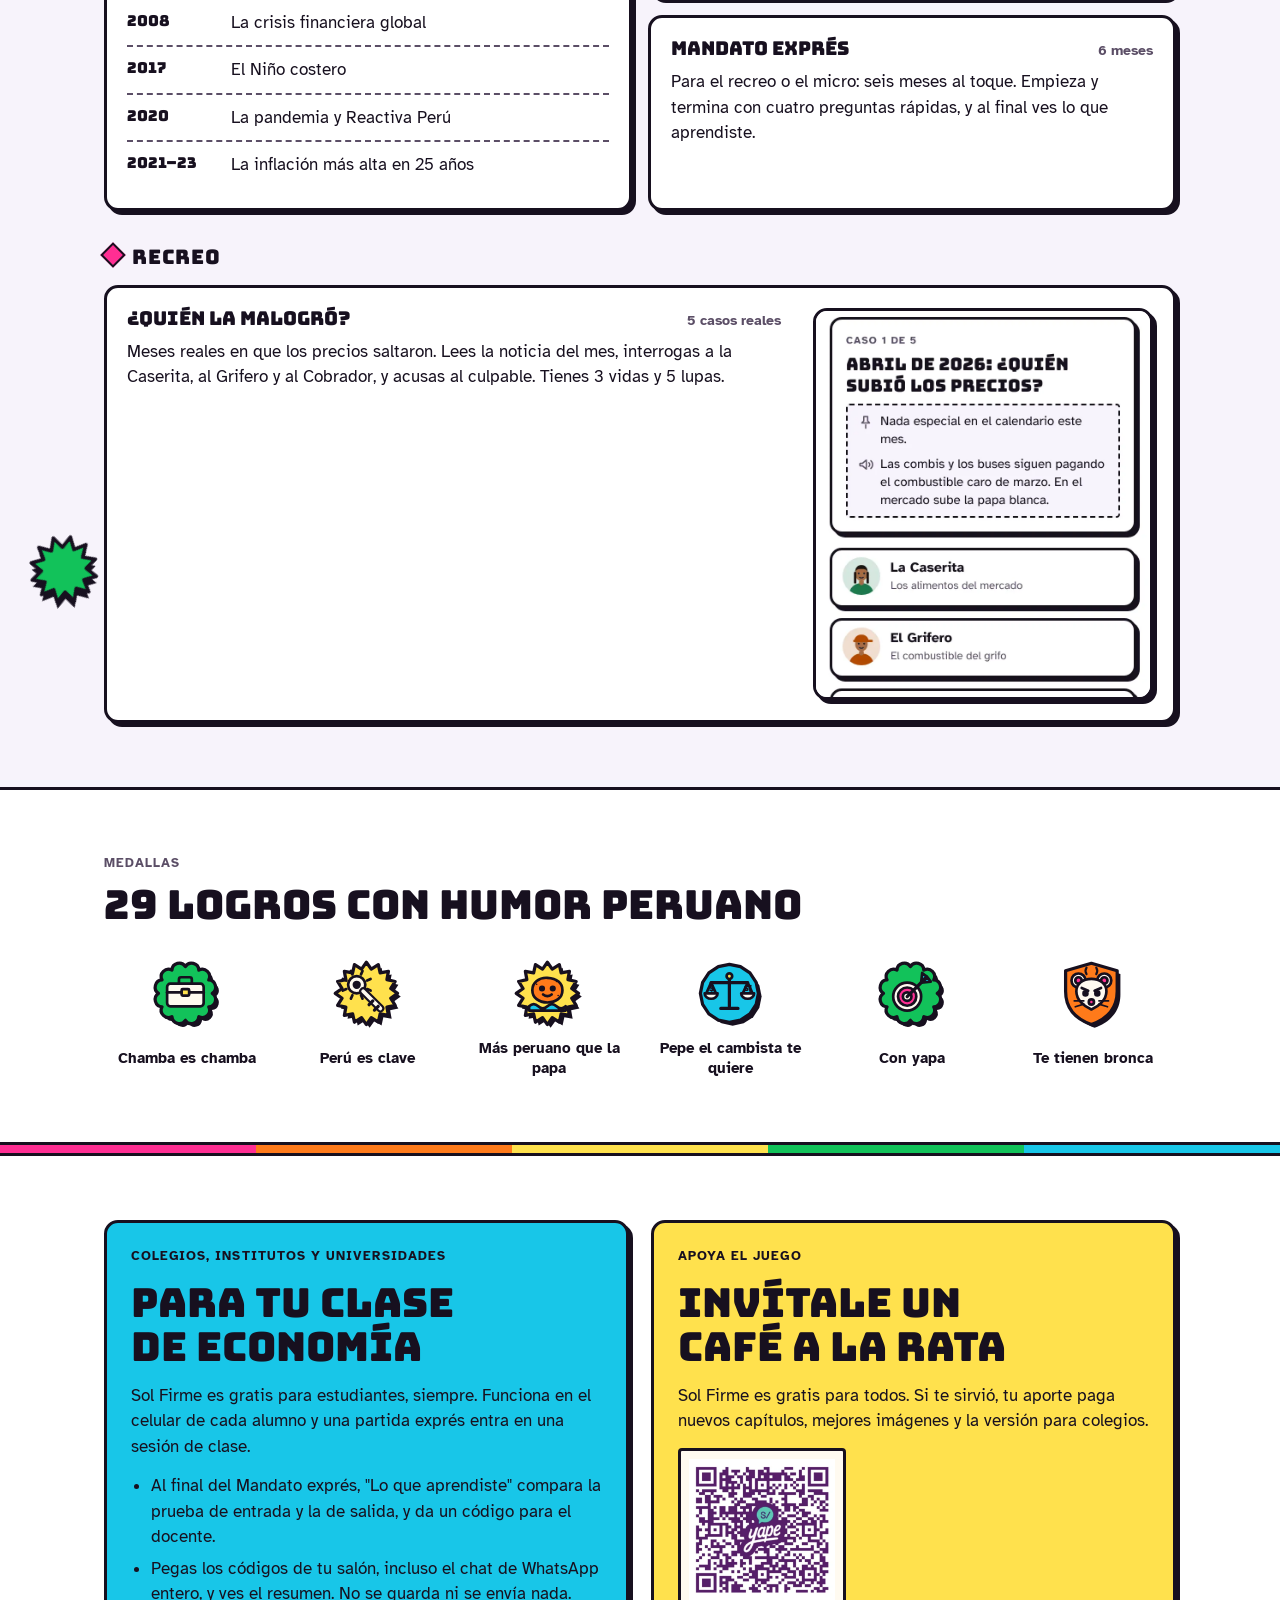
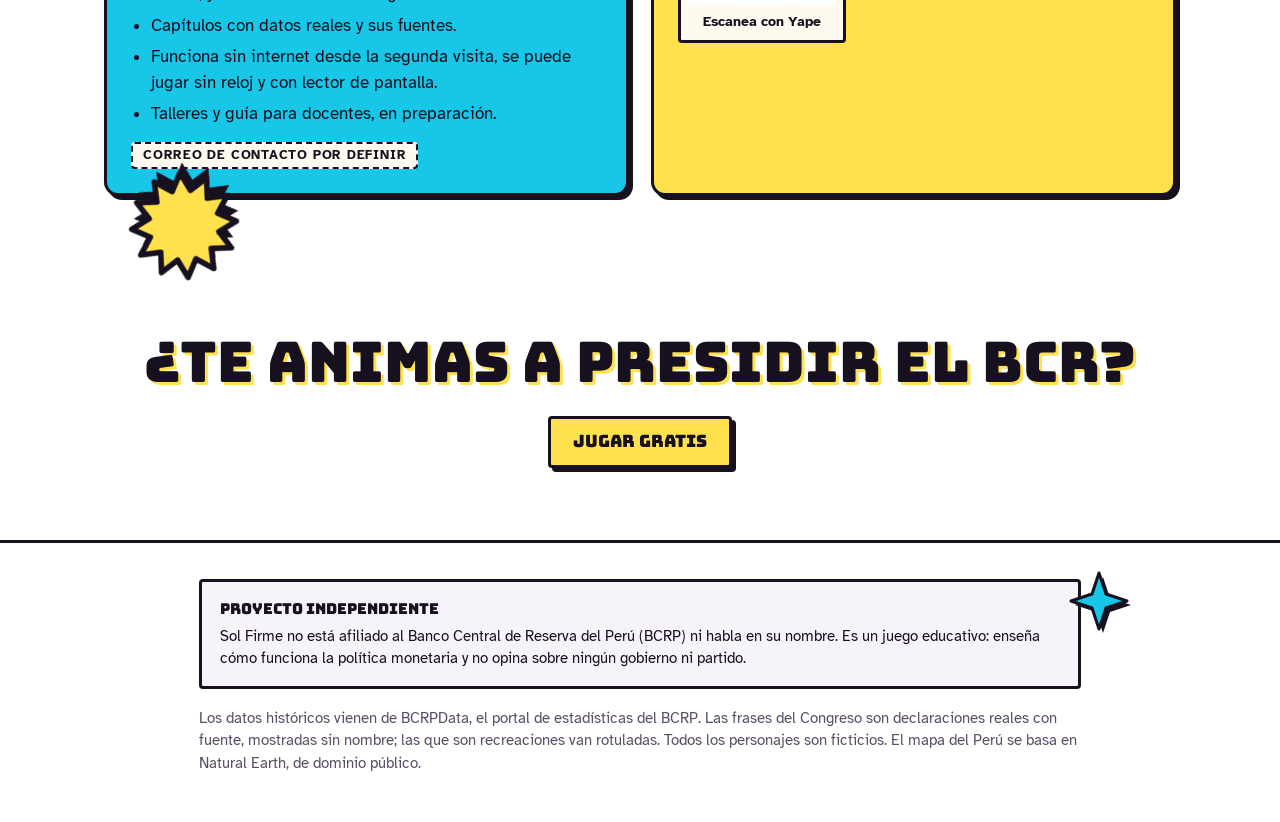
==== commit a4f73db6: "Quitar ¿Cuotitas? ¡Aguanta! de la landing El juego oculta ese minijuego (bcrp-game PR #36), así que " ====
--- a/site/index.html
+++ b/site/index.html
@@ -8,18 +8,18 @@
 <meta property="og:title" content="Sol Firme · Preside el BCR por un mandato">
 <meta property="og:description" content="Un juego gratis sobre la política monetaria del Perú. Mantén la inflación entre 1% y 3% sin apagar el país.">
 <meta property="og:locale" content="es_PE">
-<link rel="alternate" hreflang="es" href="https://carloshs92.github.io/sol-firme-landing/">
-<link rel="alternate" hreflang="en" href="https://carloshs92.github.io/sol-firme-landing/en/">
-<link rel="alternate" hreflang="qu" href="https://carloshs92.github.io/sol-firme-landing/qu/">
-<link rel="alternate" hreflang="x-default" href="https://carloshs92.github.io/sol-firme-landing/">
-<link rel="canonical" href="https://carloshs92.github.io/sol-firme-landing/">
+<link rel="alternate" hreflang="es" href="https://solfirme.carloshuamani.com/">
+<link rel="alternate" hreflang="en" href="https://solfirme.carloshuamani.com/en/">
+<link rel="alternate" hreflang="qu" href="https://solfirme.carloshuamani.com/qu/">
+<link rel="alternate" hreflang="x-default" href="https://solfirme.carloshuamani.com/">
+<link rel="canonical" href="https://solfirme.carloshuamani.com/">
 <meta name="robots" content="index, follow, max-image-preview:large">
 <meta name="theme-color" content="#ff2e93">
 <link rel="icon" href="icono.svg" type="image/svg+xml">
 <meta property="og:type" content="website">
 <meta property="og:site_name" content="Sol Firme">
-<meta property="og:url" content="https://carloshs92.github.io/sol-firme-landing/">
-<meta property="og:image" content="https://carloshs92.github.io/sol-firme-landing/img/compartir-es.jpg">
+<meta property="og:url" content="https://solfirme.carloshuamani.com/">
+<meta property="og:image" content="https://solfirme.carloshuamani.com/img/compartir-es.jpg">
 <meta property="og:image:width" content="1200">
 <meta property="og:image:height" content="630">
 <meta property="og:image:alt" content="Sol Firme, juego gratis: presides el BCR y mantienes la inflación entre 1% y 3%.">
@@ -31,8 +31,8 @@
  "@graph": [
   {
    "@type": "WebSite",
-   "@id": "https://carloshs92.github.io/sol-firme-landing/#web",
-   "url": "https://carloshs92.github.io/sol-firme-landing/",
+   "@id": "https://solfirme.carloshuamani.com/#web",
+   "url": "https://solfirme.carloshuamani.com/",
    "name": "Sol Firme",
    "inLanguage": [
     "es",
@@ -42,27 +42,27 @@
   },
   {
    "@type": "WebPage",
-   "@id": "https://carloshs92.github.io/sol-firme-landing/#pagina",
-   "url": "https://carloshs92.github.io/sol-firme-landing/",
+   "@id": "https://solfirme.carloshuamani.com/#pagina",
+   "url": "https://solfirme.carloshuamani.com/",
    "name": "Sol Firme · Juego gratis: preside el Banco Central del Perú",
    "description": "Sol Firme es un juego gratis: presides el Banco Central de Reserva del Perú y, mes a mes, mantienes la inflación entre 1% y 3% sin apagar el país.",
    "inLanguage": "es",
    "isPartOf": {
-    "@id": "https://carloshs92.github.io/sol-firme-landing/#web"
+    "@id": "https://solfirme.carloshuamani.com/#web"
    },
    "about": {
-    "@id": "https://carloshs92.github.io/sol-firme-landing/#juego"
-   },
-   "primaryImageOfPage": "https://carloshs92.github.io/sol-firme-landing/img/compartir-es.jpg"
+    "@id": "https://solfirme.carloshuamani.com/#juego"
+   },
+   "primaryImageOfPage": "https://solfirme.carloshuamani.com/img/compartir-es.jpg"
   },
   {
    "@type": [
     "VideoGame",
     "LearningResource"
    ],
-   "@id": "https://carloshs92.github.io/sol-firme-landing/#juego",
+   "@id": "https://solfirme.carloshuamani.com/#juego",
    "name": "Sol Firme",
-   "url": "https://bcrp-game.carlos-hs-92.workers.dev/",
+   "url": "https://solfirmejuego.carloshuamani.com/",
    "description": "Sol Firme es un juego gratis: presides el Banco Central de Reserva del Perú y, mes a mes, mantienes la inflación entre 1% y 3% sin apagar el país.",
    "genre": [
     "Serious game",
@@ -97,8 +97,7 @@
     "Meta de inflación del BCRP (2%, rango de 1% a 3%)",
     "Tasa de interés de referencia",
     "Expectativas y credibilidad del banco central",
-    "Inflación por alimentos, combustible y transporte",
-    "Costo del crédito: tarjetas y préstamos"
+    "Inflación por alimentos, combustible y transporte"
    ],
    "audience": {
     "@type": "EducationalAudience",
@@ -116,8 +115,8 @@
     "@type": "Person",
     "name": "Carlos Huamani"
    },
-   "image": "https://carloshs92.github.io/sol-firme-landing/img/compartir-es.jpg",
-   "screenshot": "https://carloshs92.github.io/sol-firme-landing/img/turno-dia.webp"
+   "image": "https://solfirme.carloshuamani.com/img/compartir-es.jpg",
+   "screenshot": "https://solfirme.carloshuamani.com/img/turno-dia.webp"
   }
  ]
 }
@@ -171,7 +170,7 @@
       </div>
       <div class="acciones">
         <!-- Enlace al juego: está aquí y en "Jugar gratis" al final. -->
-        <a class="btn btn-accion" href="https://bcrp-game.carlos-hs-92.workers.dev/">Jugar ahora</a>
+        <a class="btn btn-accion" href="https://solfirmejuego.carloshuamani.com/">Jugar ahora</a>
         <a class="btn" href="#docentes">Soy docente</a>
       </div>
       <p class="nota">Se juega en el navegador, en celular o computadora, de día o de noche. Sin cuenta y sin instalar nada, y desde la segunda visita funciona sin internet. También en inglés y en quechua.</p>
@@ -287,20 +286,12 @@
           <p>Para el recreo o el micro: seis meses al toque. Empieza y termina con cuatro preguntas rápidas, y al final ves lo que aprendiste.</p>
         </article>
         <h3 class="familia">Recreo</h3>
-        <article class="modo">
+        <article class="modo modo-solo">
           <div class="modo-cabeza"><h3>¿Quién la malogró?</h3><span class="duracion">5 casos reales</span></div>
           <p>Meses reales en que los precios saltaron. Lees la noticia del mes, interrogas a la Caserita, al Grifero y al Cobrador, y acusas al culpable. Tienes 3 vidas y 5 lupas.</p>
           <div class="captura">
             <img class="dia" src="img/malogro-dia.webp" width="780" height="900" alt="¿Quién la malogró?: un caso real con las pistas del mes y los tres sospechosos, la Caserita, el Grifero y el Cobrador." loading="lazy">
             <img class="noche" src="img/malogro-noche.webp" width="780" height="900" alt="¿Quién la malogró?: un caso real con las pistas del mes y los tres sospechosos, la Caserita, el Grifero y el Cobrador." loading="lazy">
-          </div>
-        </article>
-        <article class="modo">
-          <div class="modo-cabeza"><h3>¿Cuotitas? ¡Aguanta!</h3><span class="duracion">6 meses</span></div>
-          <p>Llega a fin de mes: eliges tarjeta de banco o de caja municipal, decides cómo pagar cada antojo o imprevisto, y si pagas el mínimo o todo. Con las tasas reales del BCRP.</p>
-          <div class="captura">
-            <img class="dia" src="img/cuotitas-dia.webp" width="780" height="900" alt="¿Cuotitas? ¡Aguanta!: el antojo del mes, zapatillas en oferta, y las formas de pagarlas." loading="lazy">
-            <img class="noche" src="img/cuotitas-noche.webp" width="780" height="900" alt="¿Cuotitas? ¡Aguanta!: el antojo del mes, zapatillas en oferta, y las formas de pagarlas." loading="lazy">
           </div>
         </article>
       </div>
@@ -354,7 +345,7 @@
     <div class="adorno a-amarillo" style="top:14%;left:4%;width:clamp(64px,13vw,120px)" data-parallax="-0.3" data-giro="0.05" aria-hidden="true"><svg viewBox="0 0 64 64"><use class="sombra" href="#a-sol" x="4" y="4"/><use class="forma" href="#a-sol"/></svg></div>
     <div class="adorno a-cian" style="bottom:16%;right:6%;width:clamp(40px,8vw,64px)" data-parallax="0.35" aria-hidden="true"><svg viewBox="0 0 64 64"><use class="sombra" href="#a-estrella" x="4" y="4"/><use class="forma" href="#a-estrella"/></svg></div>
     <h2>¿Te animas a presidir el BCR?</h2>
-    <a class="btn btn-amarillo" href="https://bcrp-game.carlos-hs-92.workers.dev/">Jugar gratis</a>
+    <a class="btn btn-amarillo" href="https://solfirmejuego.carloshuamani.com/">Jugar gratis</a>
   </section>
 </main>
 
--- a/site/estilo.css
+++ b/site/estilo.css
@@ -57,6 +57,9 @@
 h2 { font-size: clamp(26px, 6vw, 40px); line-height: 1.1; }
 h3 { font-size: 19px; line-height: 1.2; }
 p { margin: 0; }
+
+/* Lo que se toca no se selecciona: ni el texto de los botones ni el menú de copiar de iOS. */
+.btn, button, summary, .marca, nav a { -webkit-user-select: none; user-select: none; -webkit-touch-callout: none; }
 
 /* Botones del design system: contorno grueso y sombra dura; uno solo fucsia por pantalla. */
 .btn { display: inline-flex; align-items: center; justify-content: center; gap: 10px; min-height: 52px; padding: 0 22px;
@@ -222,3 +225,10 @@
 .familia::before { content: ""; display: inline-block; width: 14px; height: 14px; margin-right: 10px; background: var(--fucsia); border: var(--borde-fino) solid var(--trazo); transform: rotate(45deg); }
 @media (min-width: 760px) { .modo-tutorial { grid-column: 1 / -1; } }
 .modo .captura { margin-top: 6px; aspect-ratio: 780 / 900; }
+
+/* Un solo minijuego en "Recreo": en pantalla ancha ocupa la fila, texto a la izquierda y captura a la derecha. */
+@media (min-width: 760px) {
+  .modo-solo { grid-column: 1 / -1; display: grid; grid-template-columns: minmax(0, 1fr) minmax(0, 340px); column-gap: 32px; align-content: start; }
+  .modo-solo > :not(.captura) { grid-column: 1; }
+  .modo-solo .captura { grid-column: 2; grid-row: 1 / span 3; margin-top: 0; }
+}
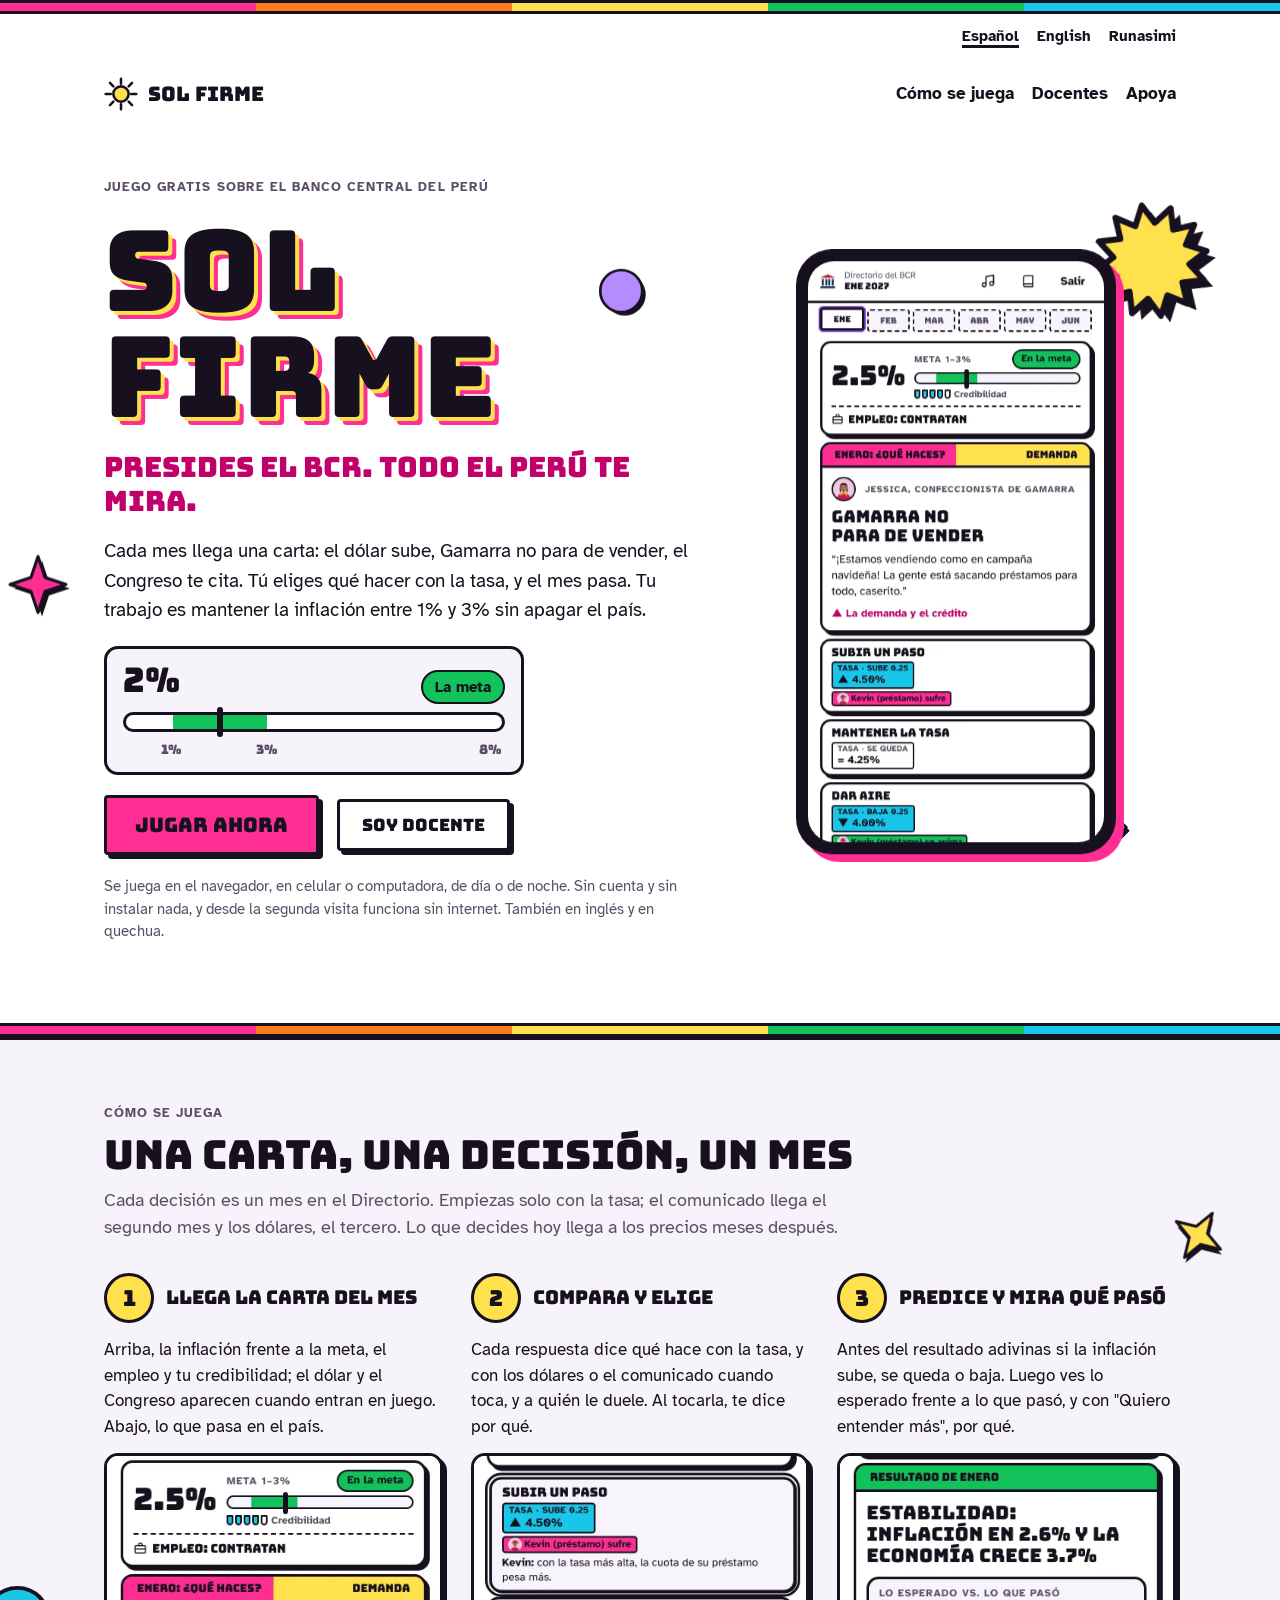
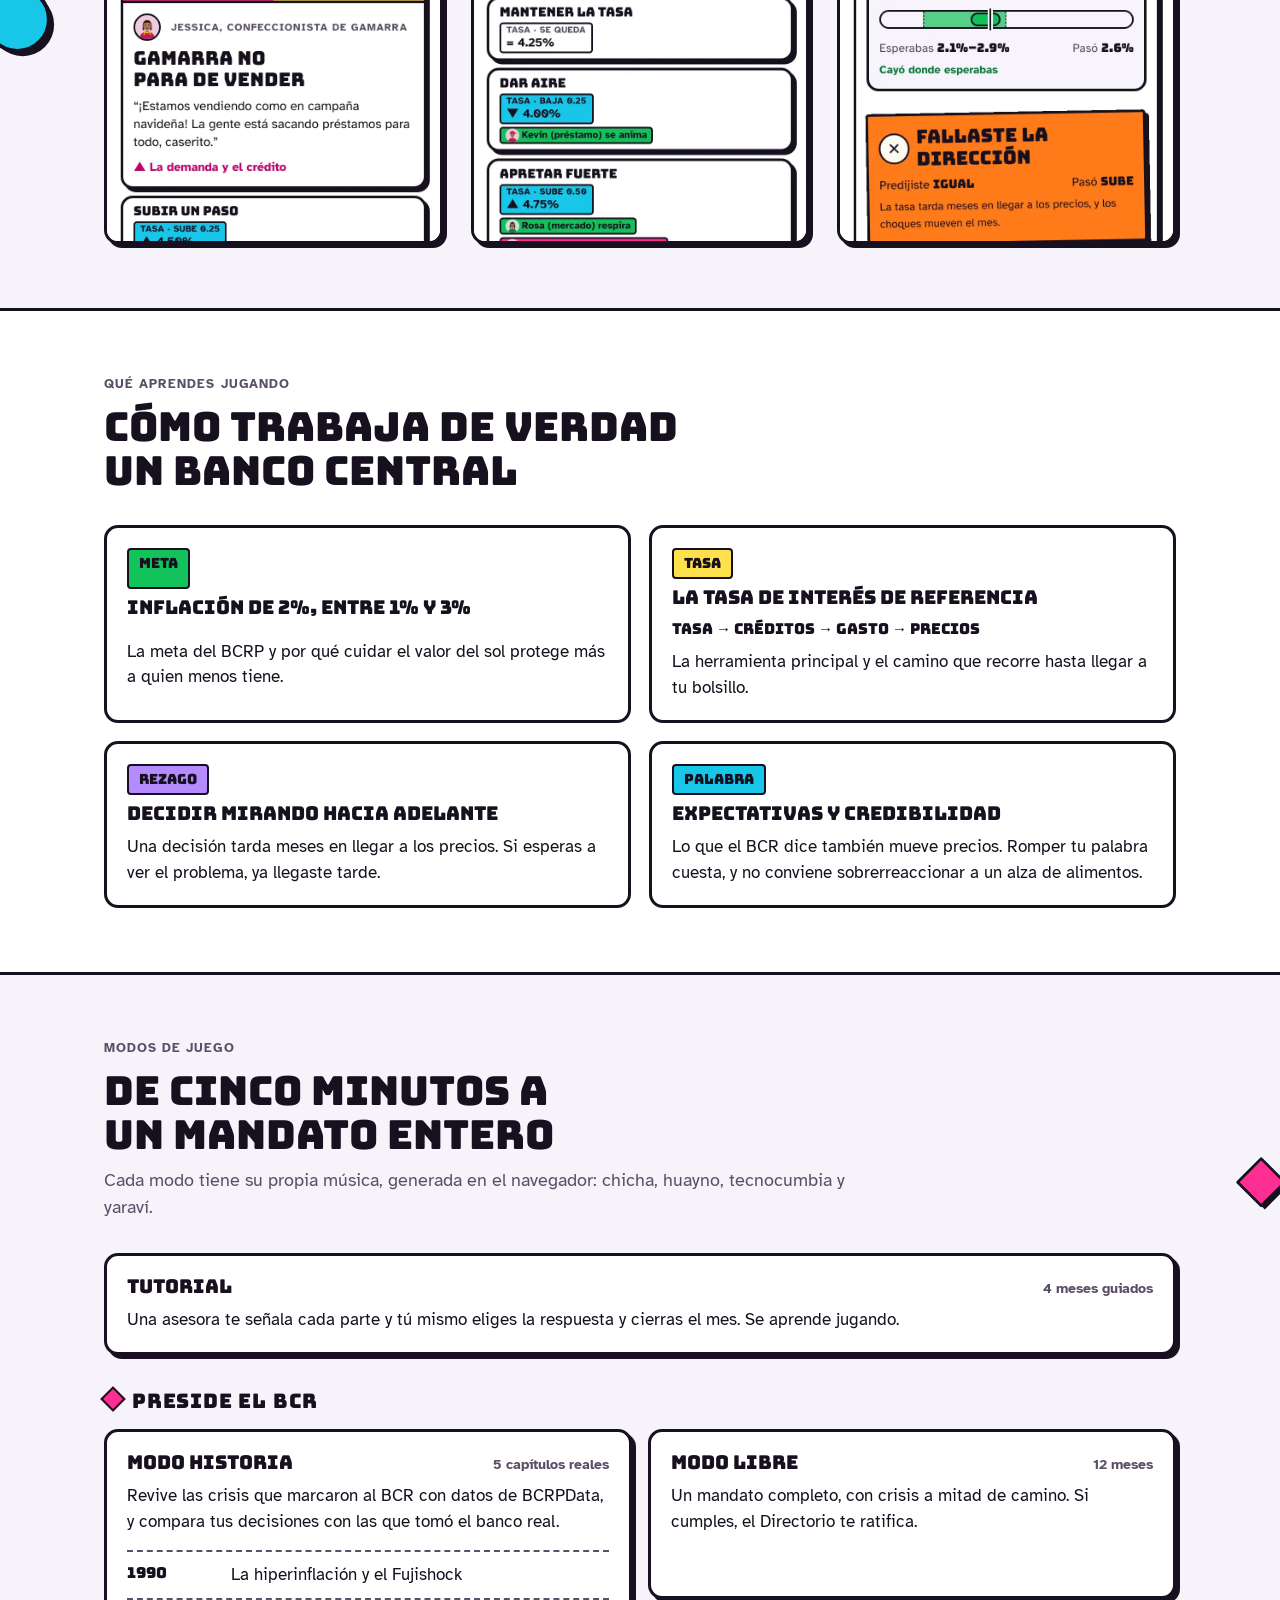
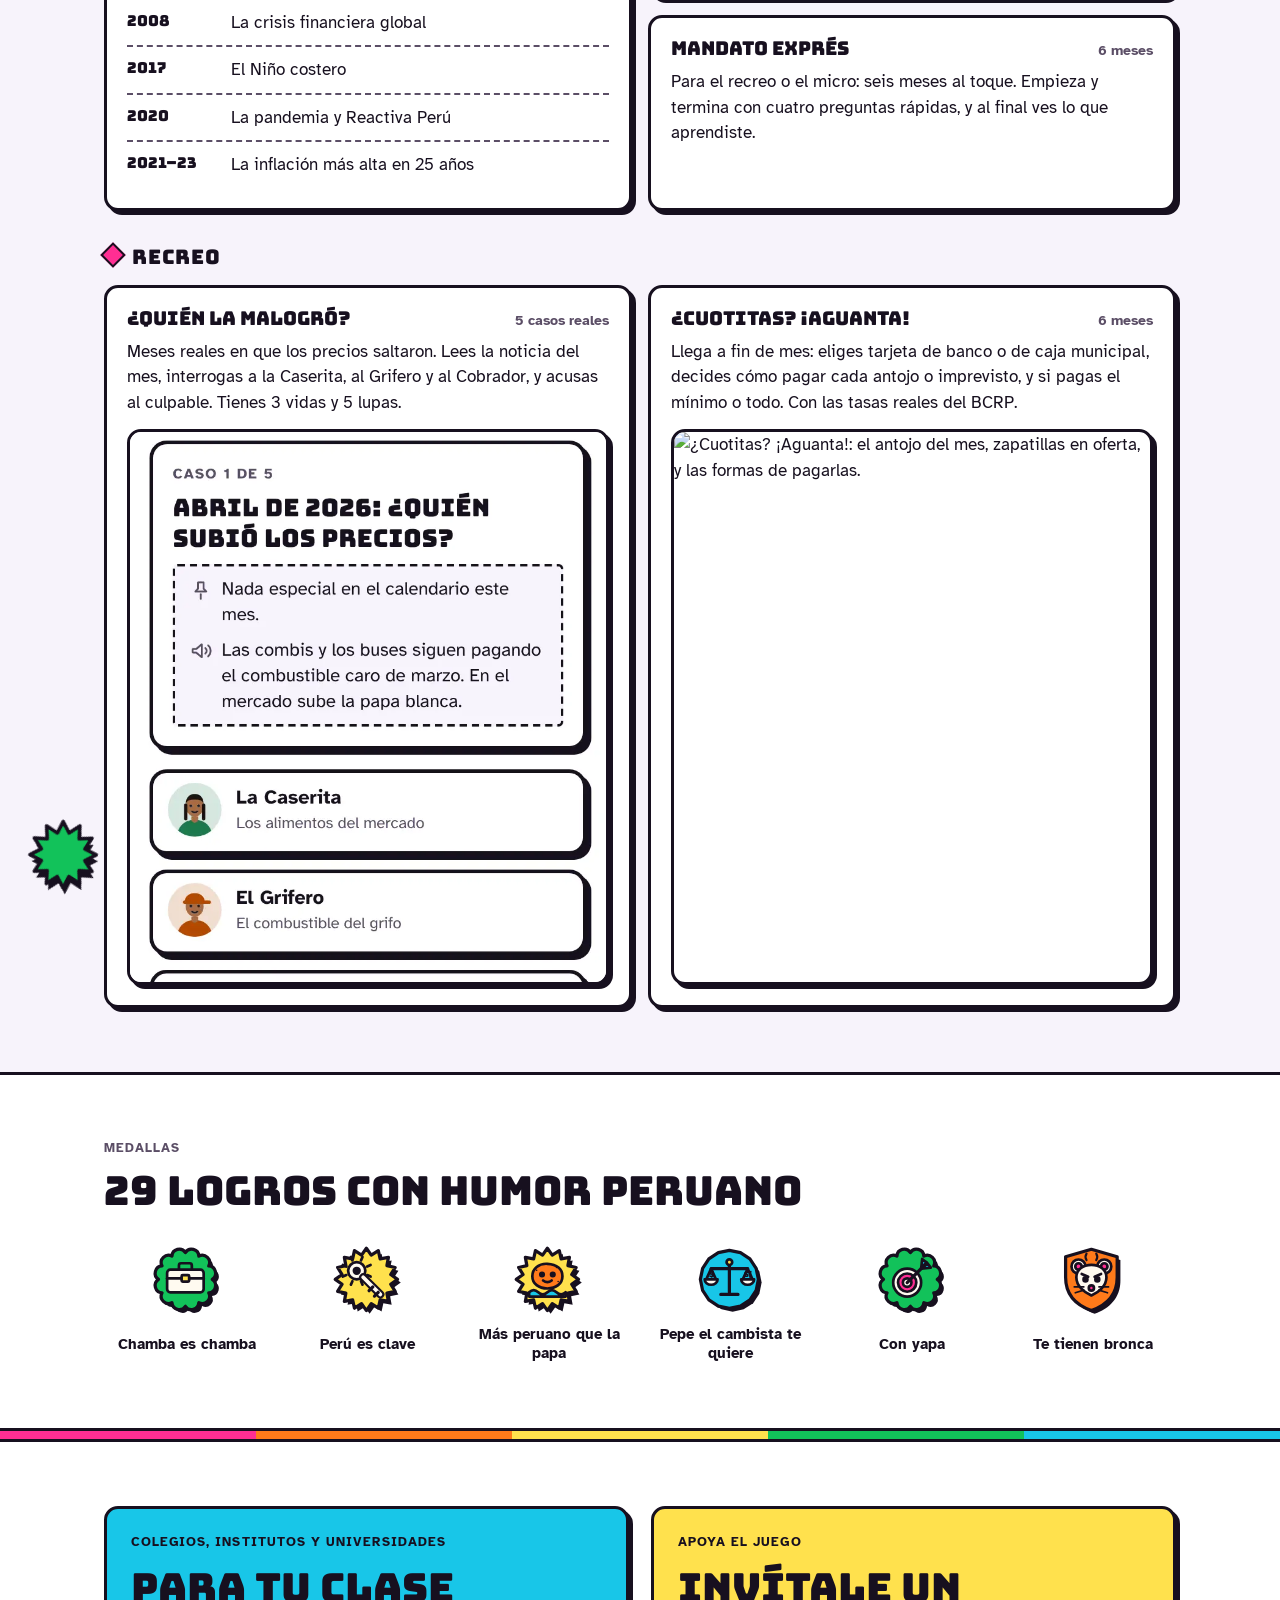
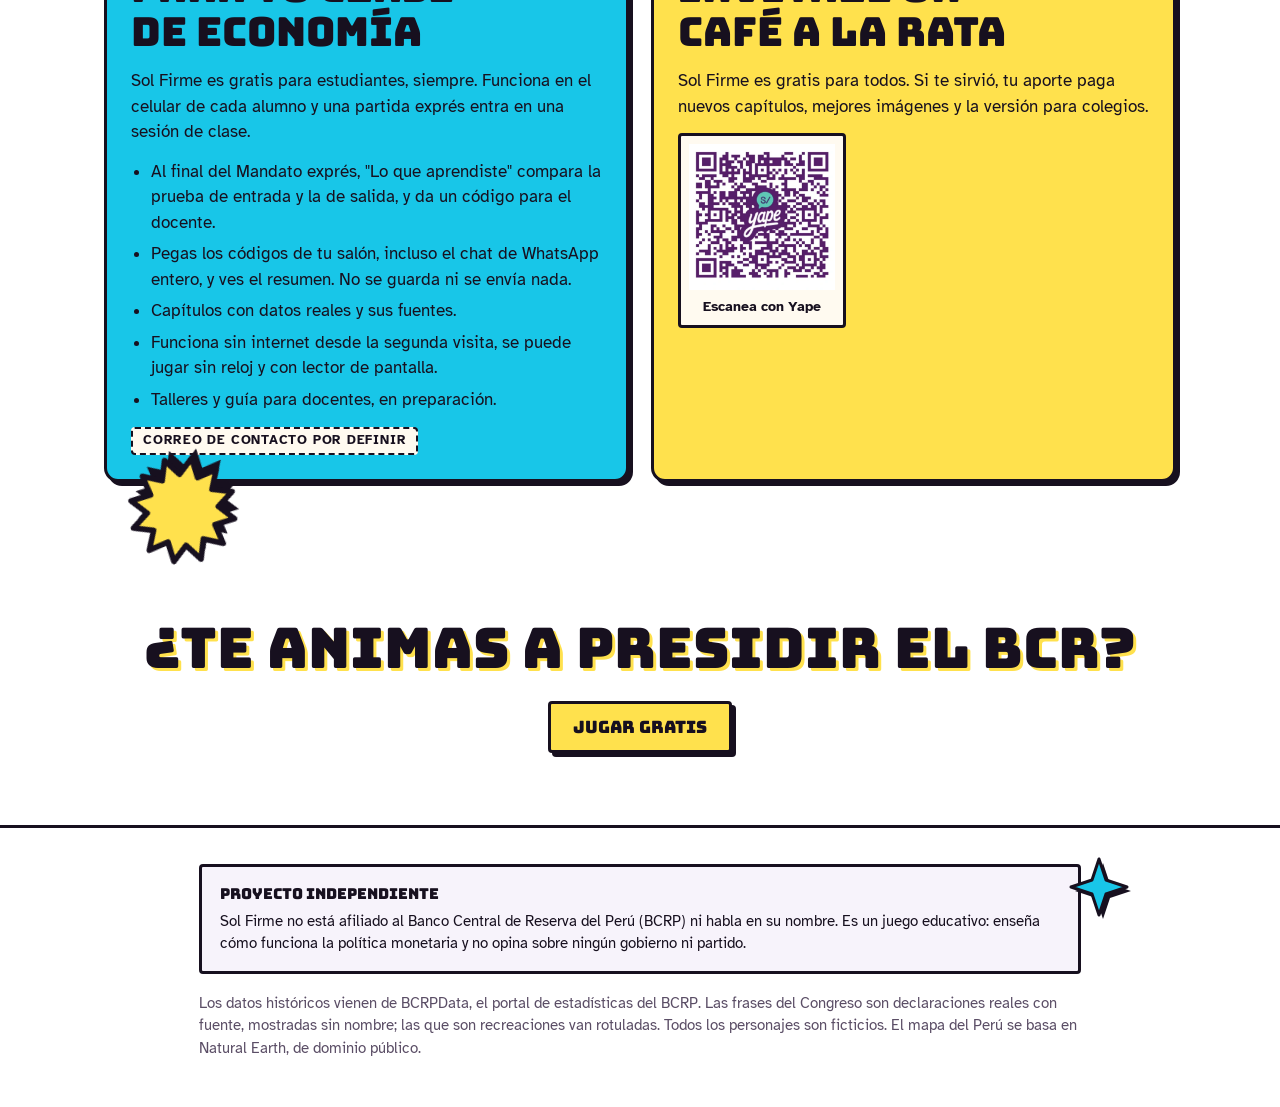
==== commit 2c3b93b3: "SEO de la landing: fuentes propias, imagen principal primero y etiquetas para redes - Bungee y Atkin" ====
--- a/site/index.html
+++ b/site/index.html
@@ -8,6 +8,8 @@
 <meta property="og:title" content="Sol Firme · Preside el BCR por un mandato">
 <meta property="og:description" content="Un juego gratis sobre la política monetaria del Perú. Mantén la inflación entre 1% y 3% sin apagar el país.">
 <meta property="og:locale" content="es_PE">
+<meta property="og:locale:alternate" content="en_US">
+<meta property="og:locale:alternate" content="qu_PE">
 <link rel="alternate" hreflang="es" href="https://solfirme.carloshuamani.com/">
 <link rel="alternate" hreflang="en" href="https://solfirme.carloshuamani.com/en/">
 <link rel="alternate" hreflang="qu" href="https://solfirme.carloshuamani.com/qu/">
@@ -24,6 +26,10 @@
 <meta property="og:image:height" content="630">
 <meta property="og:image:alt" content="Sol Firme, juego gratis: presides el BCR y mantienes la inflación entre 1% y 3%.">
 <meta name="twitter:card" content="summary_large_image">
+<meta name="twitter:title" content="Sol Firme · Preside el BCR por un mandato">
+<meta name="twitter:description" content="Un juego gratis sobre la política monetaria del Perú. Mantén la inflación entre 1% y 3% sin apagar el país.">
+<meta name="twitter:image" content="https://solfirme.carloshuamani.com/img/compartir-es.jpg">
+<meta name="twitter:image:alt" content="Sol Firme, juego gratis: presides el BCR y mantienes la inflación entre 1% y 3%.">
 <link rel="alternate" type="text/markdown" href="llms.txt" title="Resumen de Sol Firme para asistentes de IA">
 <script type="application/ld+json">
 {
@@ -97,7 +103,8 @@
     "Meta de inflación del BCRP (2%, rango de 1% a 3%)",
     "Tasa de interés de referencia",
     "Expectativas y credibilidad del banco central",
-    "Inflación por alimentos, combustible y transporte"
+    "Inflación por alimentos, combustible y transporte",
+    "Costo del crédito: tarjetas y préstamos"
    ],
    "audience": {
     "@type": "EducationalAudience",
@@ -121,9 +128,8 @@
  ]
 }
 </script>
-<link rel="preconnect" href="https://fonts.googleapis.com">
-<link rel="preconnect" href="https://fonts.gstatic.com" crossorigin>
-<link href="https://fonts.googleapis.com/css2?family=Atkinson+Hyperlegible:ital,wght@0,400;0,700;1,400&family=Bungee&display=swap" rel="stylesheet">
+<link rel="preload" href="fuentes/bungee-400-latin.woff2" as="font" type="font/woff2" crossorigin>
+<link rel="preload" href="fuentes/atkinson-hyperlegible-400-latin.woff2" as="font" type="font/woff2" crossorigin>
 <link rel="stylesheet" href="estilo.css">
 </head>
 <body>
@@ -176,8 +182,8 @@
       <p class="nota">Se juega en el navegador, en celular o computadora, de día o de noche. Sin cuenta y sin instalar nada, y desde la segunda visita funciona sin internet. También en inglés y en quechua.</p>
     </div>
     <div class="celular" data-parallax="-0.08">
-      <img class="dia" src="img/turno-dia.webp" width="780" height="1530" alt="Pantalla del juego: la inflación en 2.5%, dentro de la meta, el empleo, la credibilidad, la carta del mes y las respuestas con lo que hace cada una con la tasa.">
-      <img class="noche" src="img/turno-noche.webp" width="780" height="1530" alt="Pantalla del juego: la inflación en 2.5%, dentro de la meta, el empleo, la credibilidad, la carta del mes y las respuestas con lo que hace cada una con la tasa.">
+      <img class="dia" src="img/turno-dia.webp" width="780" height="1530" fetchpriority="high" alt="Pantalla del juego: la inflación en 2.5%, dentro de la meta, el empleo, la credibilidad, la carta del mes y las respuestas con lo que hace cada una con la tasa.">
+      <img class="noche" src="img/turno-noche.webp" width="780" height="1530" fetchpriority="high" alt="Pantalla del juego: la inflación en 2.5%, dentro de la meta, el empleo, la credibilidad, la carta del mes y las respuestas con lo que hace cada una con la tasa.">
     </div>
   </section>
 
@@ -286,12 +292,20 @@
           <p>Para el recreo o el micro: seis meses al toque. Empieza y termina con cuatro preguntas rápidas, y al final ves lo que aprendiste.</p>
         </article>
         <h3 class="familia">Recreo</h3>
-        <article class="modo modo-solo">
+        <article class="modo">
           <div class="modo-cabeza"><h3>¿Quién la malogró?</h3><span class="duracion">5 casos reales</span></div>
           <p>Meses reales en que los precios saltaron. Lees la noticia del mes, interrogas a la Caserita, al Grifero y al Cobrador, y acusas al culpable. Tienes 3 vidas y 5 lupas.</p>
           <div class="captura">
             <img class="dia" src="img/malogro-dia.webp" width="780" height="900" alt="¿Quién la malogró?: un caso real con las pistas del mes y los tres sospechosos, la Caserita, el Grifero y el Cobrador." loading="lazy">
             <img class="noche" src="img/malogro-noche.webp" width="780" height="900" alt="¿Quién la malogró?: un caso real con las pistas del mes y los tres sospechosos, la Caserita, el Grifero y el Cobrador." loading="lazy">
+          </div>
+        </article>
+        <article class="modo">
+          <div class="modo-cabeza"><h3>¿Cuotitas? ¡Aguanta!</h3><span class="duracion">6 meses</span></div>
+          <p>Llega a fin de mes: eliges tarjeta de banco o de caja municipal, decides cómo pagar cada antojo o imprevisto, y si pagas el mínimo o todo. Con las tasas reales del BCRP.</p>
+          <div class="captura">
+            <img class="dia" src="img/cuotitas-dia.webp" width="780" height="900" alt="¿Cuotitas? ¡Aguanta!: el antojo del mes, zapatillas en oferta, y las formas de pagarlas." loading="lazy">
+            <img class="noche" src="img/cuotitas-noche.webp" width="780" height="900" alt="¿Cuotitas? ¡Aguanta!: el antojo del mes, zapatillas en oferta, y las formas de pagarlas." loading="lazy">
           </div>
         </article>
       </div>
--- a/site/estilo.css
+++ b/site/estilo.css
@@ -1,3 +1,12 @@
+/* Fuentes servidas desde la landing (antes Google Fonts): carga más rápido y no conecta con Google.
+   Bungee y Atkinson Hyperlegible, licencia SIL OFL 1.1 (fuentes/OFL-*.txt). */
+@font-face { font-family: 'Atkinson Hyperlegible'; font-style: normal; font-weight: 400; font-display: swap; src: url('fuentes/atkinson-hyperlegible-400-latin-ext.woff2') format('woff2'); unicode-range: U+0100-02BA, U+02BD-02C5, U+02C7-02CC, U+02CE-02D7, U+02DD-02FF, U+0304, U+0308, U+0329, U+1D00-1DBF, U+1E00-1E9F, U+1EF2-1EFF, U+2020, U+20A0-20AB, U+20AD-20C4, U+2113, U+2C60-2C7F, U+A720-A7FF; }
+@font-face { font-family: 'Atkinson Hyperlegible'; font-style: normal; font-weight: 400; font-display: swap; src: url('fuentes/atkinson-hyperlegible-400-latin.woff2') format('woff2'); unicode-range: U+0000-00FF, U+0131, U+0152-0153, U+02BB-02BC, U+02C6, U+02DA, U+02DC, U+0304, U+0308, U+0329, U+2000-206F, U+20AC, U+2122, U+2191, U+2193, U+2212, U+2215, U+FEFF, U+FFFD; }
+@font-face { font-family: 'Atkinson Hyperlegible'; font-style: normal; font-weight: 700; font-display: swap; src: url('fuentes/atkinson-hyperlegible-700-latin-ext.woff2') format('woff2'); unicode-range: U+0100-02BA, U+02BD-02C5, U+02C7-02CC, U+02CE-02D7, U+02DD-02FF, U+0304, U+0308, U+0329, U+1D00-1DBF, U+1E00-1E9F, U+1EF2-1EFF, U+2020, U+20A0-20AB, U+20AD-20C4, U+2113, U+2C60-2C7F, U+A720-A7FF; }
+@font-face { font-family: 'Atkinson Hyperlegible'; font-style: normal; font-weight: 700; font-display: swap; src: url('fuentes/atkinson-hyperlegible-700-latin.woff2') format('woff2'); unicode-range: U+0000-00FF, U+0131, U+0152-0153, U+02BB-02BC, U+02C6, U+02DA, U+02DC, U+0304, U+0308, U+0329, U+2000-206F, U+20AC, U+2122, U+2191, U+2193, U+2212, U+2215, U+FEFF, U+FFFD; }
+@font-face { font-family: 'Bungee'; font-style: normal; font-weight: 400; font-display: swap; src: url('fuentes/bungee-400-latin-ext.woff2') format('woff2'); unicode-range: U+0100-02BA, U+02BD-02C5, U+02C7-02CC, U+02CE-02D7, U+02DD-02FF, U+0304, U+0308, U+0329, U+1D00-1DBF, U+1E00-1E9F, U+1EF2-1EFF, U+2020, U+20A0-20AB, U+20AD-20C4, U+2113, U+2C60-2C7F, U+A720-A7FF; }
+@font-face { font-family: 'Bungee'; font-style: normal; font-weight: 400; font-display: swap; src: url('fuentes/bungee-400-latin.woff2') format('woff2'); unicode-range: U+0000-00FF, U+0131, U+0152-0153, U+02BB-02BC, U+02C6, U+02DA, U+02DC, U+0304, U+0308, U+0329, U+2000-206F, U+20AC, U+2122, U+2191, U+2193, U+2212, U+2215, U+FEFF, U+FFFD; }
+
 /* Diseño: cartel chicha de una columna en celular (franjas de color, contorno grueso, sombra dura);
    en escritorio el hero se abre en dos columnas con el celular a la derecha.
    Tokens: copia de src/tokens.css del juego (design system "Sol Firme Chicha"). */
@@ -225,10 +234,3 @@
 .familia::before { content: ""; display: inline-block; width: 14px; height: 14px; margin-right: 10px; background: var(--fucsia); border: var(--borde-fino) solid var(--trazo); transform: rotate(45deg); }
 @media (min-width: 760px) { .modo-tutorial { grid-column: 1 / -1; } }
 .modo .captura { margin-top: 6px; aspect-ratio: 780 / 900; }
-
-/* Un solo minijuego en "Recreo": en pantalla ancha ocupa la fila, texto a la izquierda y captura a la derecha. */
-@media (min-width: 760px) {
-  .modo-solo { grid-column: 1 / -1; display: grid; grid-template-columns: minmax(0, 1fr) minmax(0, 340px); column-gap: 32px; align-content: start; }
-  .modo-solo > :not(.captura) { grid-column: 1; }
-  .modo-solo .captura { grid-column: 2; grid-row: 1 / span 3; margin-top: 0; }
-}
